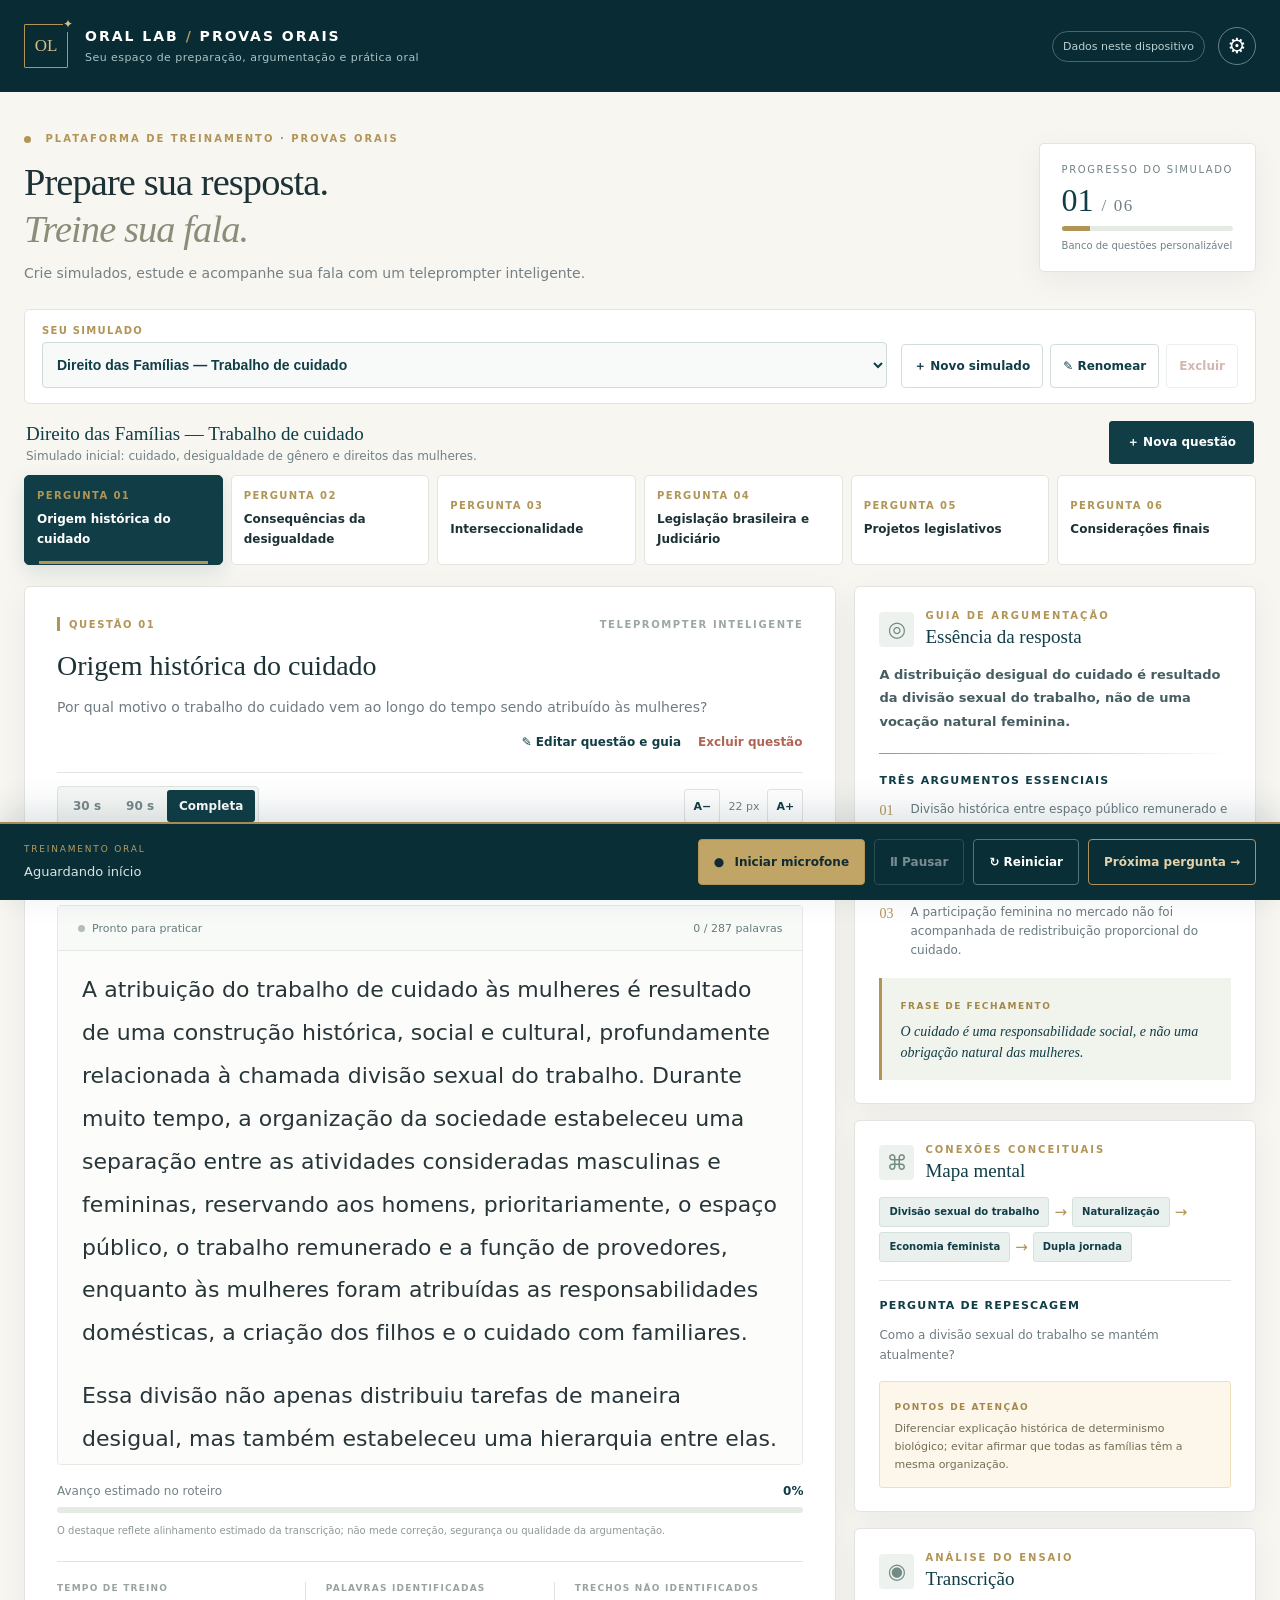
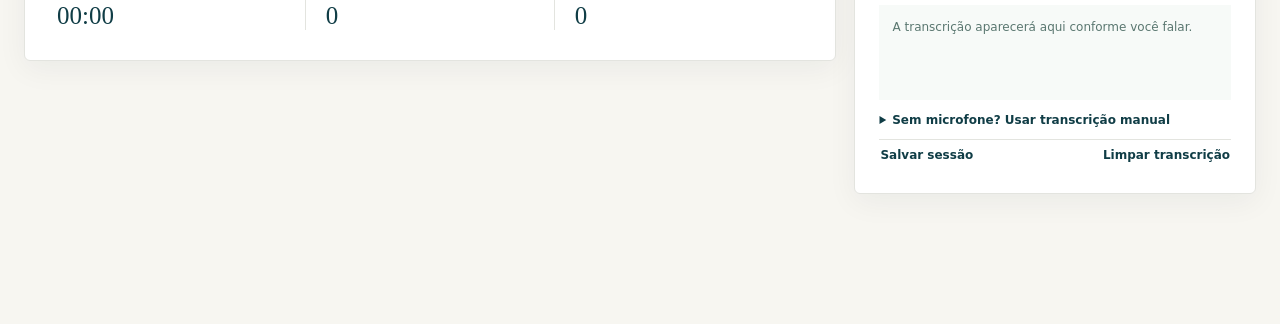
==== index.html @ ea2caab5 "chore: import initial Oral Lab application" ====
<!doctype html>
<html lang="pt-BR">
<head>
  <meta charset="UTF-8" />
  <meta name="viewport" content="width=device-width, initial-scale=1, viewport-fit=cover" />
  <meta name="theme-color" content="#103d46" />
  <meta name="description" content="Plataforma de provas orais e entrevistas: simulados personalizáveis, teleprompter, treino com voz e evolução." />
  <link rel="manifest" href="./manifest.webmanifest" />
  <link rel="stylesheet" href="./styles.css" />
  <title>ORAL LAB | Estúdio de Provas Orais</title>
</head>
<body>
  <div id="app-shell">
    <header class="topbar">
      <div class="brand-lockup"><div class="brand-symbol">OL<span>✦</span></div><div><div class="brand-name">ORAL LAB <span class="brand-divider">/</span> PROVAS ORAIS</div><div class="brand-subtitle">Seu espaço de preparação, argumentação e prática oral</div></div></div>
      <div class="header-actions"><span id="storage-status" class="storage-tag" aria-live="polite">Dados neste dispositivo</span><button id="settings-toggle" class="circle-button" aria-label="Abrir ajustes">⚙</button></div>
    </header>
    <main class="app-container">
      <div class="page-intro"><div><div class="eyebrow"><span class="gold-dot"></span> PLATAFORMA DE TREINAMENTO · PROVAS ORAIS</div><h1>Prepare sua resposta.<br><em>Treine sua fala.</em></h1><p>Crie simulados, estude e acompanhe sua fala com um teleprompter inteligente.</p></div><div class="session-overview"><span>PROGRESSO DO SIMULADO</span><strong id="overall-counter">01 <small>/ 06</small></strong><div class="thin-track"><div id="overall-fill"></div></div><small>Banco de questões personalizável</small></div></div>
      <section class="library-toolbar" aria-label="Biblioteca de simulados">
        <div class="library-picker"><label for="collection-select">SEU SIMULADO</label><select id="collection-select" aria-label="Selecionar simulado"></select></div>
        <div class="library-actions"><button id="new-collection" class="library-btn">＋ Novo simulado</button><button id="rename-collection" class="library-btn">✎ Renomear</button><button id="delete-collection" class="library-btn muted" title="Excluir simulado">Excluir</button></div>
      </section>
      <div class="questions-bar"><div><strong id="collection-heading">Direito das Famílias — Trabalho de cuidado</strong><p id="collection-description">Simulado inicial com seis respostas fundamentadas e editáveis.</p></div><button id="new-question" class="gold-button">＋ Nova questão</button></div>
      <nav class="module-nav" id="module-nav" aria-label="Questões do simulado"></nav>
      <div class="workspace-grid">
        <section class="tele-card" aria-labelledby="tele-heading">
          <div class="section-kicker"><span class="gold-bar"></span><span id="section-label">QUESTÃO 01</span><span class="kicker-right">TELEPROMPTER INTELIGENTE</span></div>
          <h2 id="tele-heading"></h2>
          <p id="main-question" class="main-question"></p><div class="question-edit-actions"><button id="edit-question" class="link-button">✎ Editar questão e guia</button><button id="delete-question" class="link-button warning-link">Excluir questão</button></div>
          <div class="tele-toolbar"><div class="choice-set" id="mode-picker" role="group" aria-label="Versão da resposta"><button data-mode="short">30 s</button><button data-mode="medium">90 s</button><button data-mode="full">Completa</button></div><div class="font-control"><button id="font-down" aria-label="Diminuir tamanho da letra">A−</button><span id="font-size-label">22 px</span><button id="font-up" aria-label="Aumentar tamanho da letra">A+</button></div></div>
          <div class="reading-switch"><label class="toggle-label"><input id="memory-toggle" type="checkbox" /> <span>Treino de memória <small>mostrar apenas palavras-chave</small></span></label><button id="edit-button" class="link-button">✎ Editar esta versão</button></div>
          <div class="tele-window" id="tele-window" tabindex="0" aria-label="Roteiro da resposta"><div class="tele-status-line"><div><span id="mic-dot" class="mic-dot"></span><span id="speech-status">Pronto para praticar</span></div><span id="word-position">0 / 0 palavras</span></div><div id="tele-content" class="tele-content"></div><div id="keywords-content" class="keywords-content" hidden></div></div>
          <div class="tele-footer"><div class="progress-caption"><span>Avanço estimado no roteiro</span><strong id="progress-label">0%</strong></div><div class="progress-track"><div id="progress-fill"></div></div><p class="micro-note">O destaque reflete alinhamento estimado da transcrição; não mede correção, segurança ou qualidade da argumentação.</p></div>
          <div class="metrics-grid"><div><span>TEMPO DE TREINO</span><strong id="metric-time">00:00</strong></div><div><span>PALAVRAS IDENTIFICADAS</span><strong id="metric-words">0</strong></div><div><span>TRECHOS NÃO IDENTIFICADOS</span><strong id="metric-skipped">0</strong></div></div>
        </section>
        <aside class="insight-column">
          <section class="insight-card"><div class="aside-heading"><span class="aside-icon">◎</span><div><div class="micro-overline">GUIA DE ARGUMENTAÇÃO</div><h3>Essência da resposta</h3></div></div><p id="idea-text" class="idea-text"></p><div class="gold-rule"></div><h4>Três argumentos essenciais</h4><ol id="argument-list" class="argument-list"></ol><div class="closing-box"><span>FRASE DE FECHAMENTO</span><p id="closing-text"></p></div></section>
          <section class="insight-card"><div class="aside-heading"><span class="aside-icon">⌘</span><div><div class="micro-overline">CONEXÕES CONCEITUAIS</div><h3>Mapa mental</h3></div></div><div id="mind-map" class="mind-map"></div><div class="aside-separator"></div><h4>Pergunta de repescagem</h4><p id="follow-up" class="small-aside"></p><div class="legal-alert"><strong>PONTOS DE ATENÇÃO</strong><p id="legal-alert"></p></div></section>
          <section class="insight-card transcript-panel"><div class="aside-heading"><span class="aside-icon">◉</span><div><div class="micro-overline">ANÁLISE DO ENSAIO</div><h3>Transcrição</h3></div></div><div id="transcript" class="transcript-output" aria-live="polite">A transcrição aparecerá aqui conforme você falar.</div><details id="manual-details"><summary>Sem microfone? Usar transcrição manual</summary><textarea id="manual-transcript" rows="4" placeholder="Cole ou escreva o que foi dito para comparar com o roteiro."></textarea><button id="analyze-manual" class="small-gold-button">Analisar texto</button></details><div class="panel-foot"><button id="save-session" class="link-button">Salvar sessão</button><button id="clear-transcript" class="link-button">Limpar transcrição</button></div></section>
        </aside>
      </div>
    </main>
    <div class="control-dock" role="group" aria-label="Controles de treinamento"><div class="dock-inner"><div class="dock-label"><span>TREINAMENTO ORAL</span><strong id="dock-status">Aguardando início</strong></div><div class="dock-controls"><button id="start-button" class="primary-action"><span>●</span> Iniciar microfone</button><button id="pause-button" class="dock-action" disabled>Ⅱ Pausar</button><button id="resume-button" class="dock-action" hidden>▶ Continuar</button><button id="restart-button" class="dock-action">↻ Reiniciar</button><button id="next-button" class="dock-action next-action">Próxima pergunta →</button></div></div></div>
  </div>
  <div class="modal-backdrop" id="editor-modal" hidden><div class="modal-sheet" role="dialog" aria-modal="true" aria-labelledby="editor-title"><div class="modal-heading"><div><span class="micro-overline">PERSONALIZAÇÃO DO ROTEIRO</span><h2 id="editor-title">Editar resposta</h2><p id="editor-subtitle"></p></div><button id="editor-close" class="circle-button" aria-label="Fechar editor">×</button></div><textarea id="editor-text" rows="14" spellcheck="true" aria-label="Texto editável da resposta"></textarea><p class="edit-helper">As versões de 30 s, 90 s e completa são independentes. Salvar substitui apenas a versão atual.</p><div class="modal-actions"><button id="restore-version" class="secondary-button">Restaurar original</button><span class="flex-space"></span><button id="editor-cancel" class="secondary-button">Cancelar</button><button id="editor-save" class="gold-button">Salvar alterações</button></div></div></div>
  <div class="modal-backdrop" id="settings-modal" hidden><div class="modal-sheet settings-sheet" role="dialog" aria-modal="true" aria-labelledby="settings-title"><div class="modal-heading"><div><span class="micro-overline">CONTROLE DOS SEUS DADOS</span><h2 id="settings-title">Configurações & arquivos</h2></div><button id="settings-close" class="circle-button" aria-label="Fechar configurações">×</button></div><div class="settings-body"><h3>Privacidade</h3><p>O roteiro e as sessões são salvos apenas no armazenamento deste navegador. O aplicativo não grava áudio. O serviço de reconhecimento de fala do navegador pode processar áudio externamente; consulte as condições do navegador antes de usar.</p><h3>Backup e recuperação</h3><div class="settings-buttons"><button id="export-json" class="secondary-button">Exportar JSON</button><button id="import-json" class="secondary-button">Importar JSON</button><input id="import-file" type="file" accept="application/json,.json" hidden/><button id="export-pdf" class="gold-button">Exportar guia em PDF</button></div><h3>Histórico local</h3><div id="history-list" class="history-list">Nenhuma sessão salva.</div><div class="danger-row"><button id="erase-data" class="danger-button">Apagar dados locais</button><span>Apaga respostas editadas e histórico salvo neste navegador.</span></div><h3>Fontes do simulado inicial</h3><div id="source-list" class="source-list"></div><p class="micro-note">As referências abaixo se aplicam apenas ao simulado inicial de Direito das Famílias. Confira sempre a atualização normativa.</p></div></div></div>
  <div class="modal-backdrop" id="collection-modal" hidden><div class="modal-sheet" role="dialog" aria-modal="true" aria-labelledby="collection-modal-title"><div class="modal-heading"><div><span class="micro-overline">BIBLIOTECA DE ESTUDOS</span><h2 id="collection-modal-title">Criar simulado</h2></div><button id="collection-close" class="circle-button" aria-label="Fechar">×</button></div><label class="field-label">Nome do simulado<input id="collection-name" type="text" maxlength="120" placeholder="Ex.: Direito Constitucional — prova oral" /></label><label class="field-label">Descrição ou objetivo<input id="collection-desc" type="text" maxlength="300" placeholder="Ex.: Questões de concursos públicos" /></label><div class="modal-actions"><button id="collection-cancel" class="secondary-button">Cancelar</button><button id="collection-save" class="gold-button">Salvar simulado</button></div></div></div>
  <div class="modal-backdrop" id="question-modal" hidden><div class="modal-sheet question-sheet" role="dialog" aria-modal="true" aria-labelledby="question-modal-title"><div class="modal-heading"><div><span class="micro-overline">EDITOR DE QUESTÕES</span><h2 id="question-modal-title">Nova questão</h2><p>Cadastre o enunciado e os roteiros. Todas as respostas poderão ser revisadas depois.</p></div><button id="question-close" class="circle-button" aria-label="Fechar">×</button></div><div class="question-fields">
  <label class="field-label">Título curto<input id="q-title" maxlength="120" placeholder="Ex.: Controle de constitucionalidade" /></label>
  <label class="field-label">Enunciado da questão<textarea id="q-question" rows="3" placeholder="Qual seria a pergunta da banca?"></textarea></label>
  <label class="field-label">Resposta de 30 segundos<textarea id="q-short" rows="3"></textarea></label>
  <label class="field-label">Resposta de 90 segundos<textarea id="q-medium" rows="5"></textarea></label>
  <label class="field-label">Resposta completa<textarea id="q-full" rows="7"></textarea></label>
  <label class="field-label">Ideia central<input id="q-idea" /></label>
  <label class="field-label">Três argumentos essenciais (um por linha)<textarea id="q-arguments" rows="3"></textarea></label>
  <label class="field-label">Palavras-chave do mapa mental (separadas por vírgula)<input id="q-keywords" /></label>
  <label class="field-label">Frase de fechamento<input id="q-closing" /></label>
  <label class="field-label">Pergunta de repescagem<input id="q-followup" /></label>
  <label class="field-label">Pontos de atenção<input id="q-alert" /></label>
  </div><div class="modal-actions"><button id="question-cancel" class="secondary-button">Cancelar</button><button id="question-save" class="gold-button">Salvar questão</button></div></div></div>
  <div class="modal-backdrop" id="privacy-modal" hidden><div class="modal-sheet permission-sheet" role="dialog" aria-modal="true" aria-labelledby="permission-title"><span class="permission-symbol">◉</span><h2 id="permission-title">Permissão de microfone</h2><p>Ao iniciar o treinamento, o navegador pedirá autorização para acessar o microfone. O reconhecimento de fala pode enviar áudio ao serviço do fabricante do navegador. Nenhum áudio será gravado ou armazenado por este aplicativo.</p><label class="consent-checkbox"><input type="checkbox" id="voice-consent"/> <span>Compreendo essa condição e desejo ativar o reconhecimento de fala.</span></label><div class="modal-actions"><button id="privacy-cancel" class="secondary-button">Cancelar</button><button id="privacy-accept" class="gold-button" disabled>Continuar</button></div></div></div>
  <div id="toast" role="status" aria-live="polite" hidden></div>
  <section id="print-root" aria-label="Guia de prova oral para impressão"></section>
  <script type="module" src="./app.js"></script>
</body>
</html>
---- styles.css ----
:root{--petrol:#103d46;--deep:#092c34;--gold:#b29456;--gold-light:#d5bf88;--cream:#f7f6f1;--beige:#efede5;--ink:#1d3236;--mute:#718186;--border:#e3e4df;--green:#4d997e;--shadow:0 8px 30px rgba(9,44,52,.055)}
*{box-sizing:border-box}html{scroll-behavior:smooth}body{margin:0;background:var(--cream);font-family:'DM Sans',system-ui,Arial,sans-serif;color:var(--ink);-webkit-font-smoothing:antialiased}button,textarea,input{font:inherit}button{cursor:pointer}button:disabled{cursor:not-allowed;opacity:.45}button:focus-visible,textarea:focus-visible,input:focus-visible,.tele-window:focus-visible{outline:3px solid #ac995e;outline-offset:2px}button{transition:background .17s,border-color .17s,transform .17s}button:active:not(:disabled){transform:scale(.98)}.topbar{background:var(--deep);color:#fff;min-height:92px;display:flex;align-items:center;justify-content:space-between;gap:20px;padding:18px max(24px,calc((100vw - 1376px)/2))}.brand-lockup{display:flex;align-items:center;gap:17px}.brand-symbol{border:1px solid var(--gold);border-radius:1px;color:var(--gold-light);height:44px;width:44px;display:grid;place-items:center;font-family:Georgia,serif;font-size:17px;position:relative}.brand-symbol span{position:absolute;top:-8px;right:-6px;background:var(--deep);font-size:12px}.brand-name{font-size:14px;letter-spacing:2px;font-weight:700}.brand-name .brand-divider{color:var(--gold)}.brand-subtitle{font-size:11px;color:#a9c3c6;margin-top:7px;letter-spacing:.45px}.header-actions{display:flex;align-items:center;gap:13px}.storage-tag{font-size:11px;color:#bcd0d0;border:1px solid #49666d;padding:8px 10px;border-radius:30px;white-space:nowrap}.circle-button{height:38px;width:38px;border-radius:50%;border:1px solid #66818a;background:transparent;color:inherit;font-size:21px;display:grid;place-items:center}.circle-button:hover{border-color:var(--gold)}.app-container{max-width:1392px;margin:0 auto;padding:33px 24px 130px}.page-intro{display:flex;justify-content:space-between;align-items:center;gap:30px;margin:8px 0 28px}.eyebrow,.micro-overline{font-size:10px;letter-spacing:2px;color:var(--gold);font-weight:700}.gold-dot{display:inline-block;width:7px;height:7px;background:var(--gold);border-radius:50%;vertical-align:middle;margin-right:9px}.page-intro h1{font-family:'Libre Baskerville',Georgia,serif;line-height:1.23;letter-spacing:-.9px;font-size:clamp(28px,3vw,42px);font-weight:400;margin:15px 0 12px}.page-intro h1 em{color:#8a8d78;font-weight:400}.page-intro p{color:#758186;font-size:14px;margin:0}.session-overview{border:1px solid var(--border);border-radius:5px;background:white;padding:20px 22px;min-width:200px;box-shadow:var(--shadow)}.session-overview span,.session-overview small{display:block;font-size:10px;letter-spacing:1.6px;color:var(--mute)}.session-overview strong{font:normal 32px Georgia,serif;color:var(--petrol);display:block;margin:7px 0}.session-overview strong small{display:inline;font-size:17px;color:var(--mute)}.thin-track,.progress-track{height:5px;border-radius:8px;background:#e6eae5;overflow:hidden}.thin-track>div,.progress-track>div{height:100%;background:var(--gold);width:0;transition:width .25s}.session-overview>small{letter-spacing:0;margin-top:9px}.module-nav{display:grid;grid-template-columns:repeat(6,minmax(0,1fr));gap:8px;margin-bottom:21px}.module-tab{background:#fff;border:1px solid #e3e4df;text-align:left;padding:14px 12px 16px;min-height:84px;border-radius:5px;position:relative;color:var(--ink)}.module-tab:hover{border-color:var(--gold)}.module-tab.active{background:var(--petrol);color:#fff;border-color:var(--petrol);box-shadow:0 7px 20px #103d4620}.module-tab.active:after{content:'';height:3px;background:var(--gold);position:absolute;bottom:0;left:14px;right:14px}.module-no{display:block;font-size:10px;letter-spacing:1.4px;color:#b09555;font-weight:700;margin-bottom:7px}.module-name{font-size:12px;font-weight:700;line-height:1.4}.workspace-grid{display:grid;grid-template-columns:minmax(0,1.72fr) minmax(300px,.85fr);gap:18px;align-items:start}.tele-card,.insight-card{background:white;border:1px solid var(--border);border-radius:6px;box-shadow:var(--shadow)}.tele-card{padding:30px 32px}.section-kicker{display:flex;align-items:center;gap:9px;font-size:10px;letter-spacing:1.6px;font-weight:700;color:var(--gold)}.gold-bar{height:14px;width:3px;background:var(--gold)}.kicker-right{margin-left:auto;color:#9ba7a7}.tele-card h2{font:normal 28px/1.24 'Libre Baskerville',Georgia,serif;margin:18px 0 12px}.main-question{color:#6f7c81;line-height:1.6;margin:0 0 20px;font-size:14px}.tele-toolbar{border-top:1px solid var(--border);border-bottom:1px solid var(--border);padding:13px 0;display:flex;justify-content:space-between;gap:12px;align-items:center;flex-wrap:wrap}.choice-set{display:flex;align-items:center;border:1px solid #dfe4e1;border-radius:4px;padding:3px;gap:1px;background:#f5f7f5}.choice-set button{font-size:12px;font-weight:700;border:0;background:transparent;color:#77878b;padding:9px 12px;border-radius:3px}.choice-set button.active{color:#fff;background:var(--petrol)}.font-control{display:flex;align-items:center;gap:8px;color:var(--mute);font-size:11px}.font-control button{border:1px solid var(--border);background:#fff;border-radius:3px;min-width:36px;height:34px;color:var(--petrol);font-weight:700}.reading-switch{display:flex;align-items:center;justify-content:space-between;gap:10px;margin:20px 0 15px}.toggle-label{display:flex;align-items:center;gap:8px;font-size:12px;font-weight:700;cursor:pointer}.toggle-label input{accent-color:var(--petrol);height:17px;width:17px}.toggle-label small{display:block;color:#8b989b;font-weight:400;font-size:10px;margin-top:2px}.link-button{color:var(--petrol);background:transparent;border:0;font-size:12px;font-weight:700;padding:8px 1px;text-align:left}.link-button:hover{color:var(--gold)}.tele-window{border:1px solid #e5e9e7;background:#fcfcfa;border-radius:4px;min-height:440px;max-height:560px;overflow:auto;position:relative;scroll-padding:110px}.tele-status-line{height:45px;position:sticky;top:0;z-index:2;background:#f8faf8;border-bottom:1px solid #e5e9e7;padding:0 20px;display:flex;align-items:center;justify-content:space-between;gap:10px;font-size:11px;color:#677b7e}.tele-status-line>div{display:flex;align-items:center;gap:7px}.mic-dot{display:inline-block;width:7px;height:7px;border-radius:50%;background:#b2beb8}.mic-dot.listening{background:#3aaf88;box-shadow:0 0 0 5px #3aaf8822}.mic-dot.paused{background:var(--gold)}.tele-content{padding:18px 24px 35px;color:#28363a;font-size:22px;line-height:1.95;letter-spacing:.05px;font-weight:400;overflow-wrap:anywhere}.tele-content p{margin:0 0 20px}.word{border-radius:3px;transition:background .12s}.word.matched{background:#dcf2e8;color:#286a54}.word.skipped{color:#9ea5a4;text-decoration:underline dotted #bcbfbd}.word.current{background:#ecd8a2;color:#5f4a16;box-shadow:0 0 0 2px #ecd8a2}.keywords-content{padding:38px 30px;line-height:1.8}.memory-center{font:normal 23px/1.5 Georgia,serif;color:var(--petrol);margin-bottom:25px}.keyword-pill{display:inline-block;border:1px solid var(--gold-light);color:var(--petrol);border-radius:30px;background:#faf5e9;padding:9px 14px;margin:0 7px 9px 0;font-size:14px}.memory-flow{font-size:12px;color:var(--mute);margin:20px 0 0}.tele-footer{padding:19px 0 3px}.progress-caption{display:flex;justify-content:space-between;color:#738286;font-size:12px;margin-bottom:9px}.progress-caption strong{color:var(--petrol)}.progress-track{height:6px}.progress-track>div{background:#5d947d}.micro-note{font-size:10px;color:#8e9898;line-height:1.55;margin:10px 0 0}.metrics-grid{display:grid;grid-template-columns:repeat(3,1fr);border-top:1px solid var(--border);margin-top:19px;padding-top:20px}.metrics-grid>div{padding:0 20px;border-right:1px solid var(--border)}.metrics-grid>div:first-child{padding-left:0}.metrics-grid>div:last-child{border:0}.metrics-grid span{display:block;color:#9aa3a4;font-size:9px;letter-spacing:1.2px;font-weight:700;line-height:1.5}.metrics-grid strong{display:block;margin-top:7px;font:normal 25px Georgia,serif;color:var(--petrol)}.insight-column{display:flex;flex-direction:column;gap:16px}.insight-card{padding:23px 24px}.aside-heading{display:flex;align-items:center;gap:11px;margin-bottom:15px}.aside-icon{width:35px;height:35px;display:grid;place-items:center;background:#eef2ef;border-radius:4px;color:#728c85;font-size:21px}.aside-heading h3{font:normal 19px Georgia,serif;margin:5px 0 0;color:var(--petrol)}.idea-text{font-size:13px;line-height:1.8;margin:0;font-weight:600;color:#465d62}.gold-rule{height:1px;background:linear-gradient(to right,var(--gold),transparent);margin:20px 0}.insight-card h4{font-size:11px;letter-spacing:1.2px;text-transform:uppercase;color:var(--petrol);margin:0 0 13px}.argument-list{counter-reset:arg;list-style:none;padding:0;margin:0}.argument-list li{display:flex;align-items:flex-start;gap:10px;font-size:12px;line-height:1.6;color:#697a7e;margin-bottom:13px}.argument-list li::before{counter-increment:arg;content:counter(arg,decimal-leading-zero);display:inline-block;font-family:Georgia,serif;color:#b49558;font-size:14px;min-width:21px}.closing-box{background:#f1f3ed;border-left:3px solid var(--gold);padding:16px 18px;margin-top:17px}.closing-box span,.legal-alert strong{font-size:9px;letter-spacing:1.5px;color:#a4874b;font-weight:700}.closing-box p{font:italic 14px/1.55 Georgia,serif;color:var(--petrol);margin:8px 0 0}.mind-map{display:flex;flex-wrap:wrap;gap:5px;align-items:center}.map-node{background:#eaf0ed;border:1px solid #d5e1dc;border-radius:3px;padding:7px 9px;font-size:10px;color:var(--petrol);font-weight:700;line-height:1.4}.map-connector{color:var(--gold);font-size:15px}.aside-separator{border-top:1px solid var(--border);margin:18px 0}.small-aside{font-size:12px;color:#6f7c81;line-height:1.7;margin:0 0 15px}.legal-alert{background:#fcf7ea;padding:13px 14px;border-radius:3px;border:1px solid #eee0bd}.legal-alert p{font-size:11px;line-height:1.65;color:#766c56;margin:6px 0 0}.transcript-output{min-height:95px;max-height:180px;overflow:auto;background:#f7faf8;padding:13px;color:#5a7770;font-size:12px;line-height:1.65;white-space:pre-wrap;overflow-wrap:anywhere}.transcript-panel summary{font-size:12px;color:var(--petrol);font-weight:700;cursor:pointer;margin-top:13px}.transcript-panel textarea{display:block;width:100%;margin:11px 0;resize:vertical;border:1px solid var(--border);border-radius:3px;padding:10px;font-size:12px}.small-gold-button{padding:9px 12px;background:var(--petrol);color:white;border:0;border-radius:3px;font-size:11px;font-weight:700}.panel-foot{display:flex;justify-content:space-between;border-top:1px solid var(--border);margin-top:12px}.control-dock{position:fixed;bottom:0;left:0;right:0;background:#092e36;color:white;box-shadow:0 -10px 35px #092e3625;z-index:10;border-top:2px solid #a78c52}.dock-inner{max-width:1392px;margin:auto;padding:15px 24px;display:flex;align-items:center;justify-content:space-between;gap:24px}.dock-label span{font-size:9px;letter-spacing:1.8px;color:#b69d60;display:block;margin-bottom:7px}.dock-label strong{font-size:13px;font-weight:500;color:#d7e6e5;white-space:nowrap}.dock-controls{display:flex;gap:9px;align-items:center;flex-wrap:wrap}.dock-action,.primary-action{border-radius:4px;padding:12px 15px;font-weight:700;font-size:12px;min-height:46px}.primary-action{border:1px solid var(--gold);background:#c1a567;color:#102c32;white-space:nowrap}.primary-action span{font-size:12px;margin-right:6px}.dock-action{border:1px solid #56737a;background:transparent;color:white}.dock-action:hover:not(:disabled){border-color:var(--gold)}.next-action{border-color:#ae925b;color:#e5d2ab}.modal-backdrop{position:fixed;inset:0;background:#052329bb;z-index:30;display:grid;place-items:center;padding:20px}.modal-backdrop[hidden]{display:none}.modal-sheet{width:min(780px,100%);max-height:min(90vh,900px);overflow:auto;background:#fff;border-radius:8px;padding:29px 31px;box-shadow:0 24px 90px #0003}.modal-heading{display:flex;justify-content:space-between;align-items:flex-start;gap:16px;margin-bottom:19px}.modal-heading h2{font:normal 27px Georgia,serif;color:var(--petrol);margin:7px 0}.modal-heading p{font-size:12px;line-height:1.5;color:var(--mute);margin:5px 0}.modal-heading .circle-button{color:var(--petrol);border-color:var(--border);flex-shrink:0}.modal-sheet>textarea{width:100%;padding:19px;border:1px solid #d4e0d9;background:#fcfcfa;color:#20383d;line-height:1.8;resize:vertical;min-height:300px;font-size:14px}.edit-helper{font-size:11px;color:var(--mute);line-height:1.6}.modal-actions{display:flex;justify-content:flex-end;gap:10px;flex-wrap:wrap;align-items:center;margin-top:19px}.flex-space{flex:1}.gold-button,.secondary-button{padding:12px 17px;border-radius:3px;font-size:12px;font-weight:700;min-height:43px}.gold-button{background:var(--petrol);color:white;border:1px solid var(--petrol)}.secondary-button{background:#fff;color:var(--petrol);border:1px solid #cbd5d2}.gold-button:hover{background:#155561}.danger-button{background:#fff2f0;color:#9b483c;border:1px solid #ebbbb3;border-radius:3px;padding:11px 14px;font-size:12px;font-weight:700}.settings-sheet{width:min(680px,100%)}.settings-body h3{color:var(--petrol);font-size:13px;margin:24px 0 10px}.settings-body p{font-size:12px;color:#6c7a7b;line-height:1.75}.settings-buttons{display:flex;gap:7px;flex-wrap:wrap}.history-list{max-height:160px;overflow:auto;font-size:12px;color:var(--mute);background:#f7f9f7;padding:11px}.history-row{padding:9px;border-bottom:1px solid var(--border)}.danger-row{display:flex;gap:13px;align-items:center;margin-top:19px;flex-wrap:wrap}.danger-row span{font-size:11px;color:#889393}.source-list{font-size:11px;color:#51666b;line-height:1.6}.source-list .source-row{border-top:1px solid var(--border);padding:7px 0}.source-list a{color:#1b6472;overflow-wrap:anywhere}.permission-sheet{width:min(490px,100%)}.permission-symbol{font-size:30px;color:var(--gold)}.permission-sheet h2{font:normal 27px Georgia,serif}.permission-sheet p{font-size:13px;line-height:1.75;color:var(--mute)}.consent-checkbox{display:flex;align-items:start;gap:11px;padding:15px;background:#f6f8f6;font-size:12px;line-height:1.6}.consent-checkbox input{margin-top:2px;accent-color:var(--petrol)}#toast{position:fixed;bottom:112px;right:24px;background:#163f46;color:#fff;padding:13px 19px;border-left:3px solid var(--gold);border-radius:3px;z-index:45;box-shadow:var(--shadow);font-size:12px;max-width:300px}#toast[hidden]{display:none}#print-root{display:none}
@media(max-width:990px){.workspace-grid{grid-template-columns:minmax(0,1fr)}.insight-column{display:grid;grid-template-columns:repeat(2,minmax(0,1fr))}.transcript-panel{grid-column:span 2}.module-nav{display:flex;overflow-x:auto;padding-bottom:6px;scroll-snap-type:x mandatory}.module-tab{min-width:164px;scroll-snap-align:start}.session-overview{display:none}}
@media(max-width:680px){.topbar{min-height:72px;padding:13px 15px}.brand-symbol{width:37px;height:37px;font-size:14px}.brand-lockup{gap:11px}.brand-name{font-size:10px;letter-spacing:1.1px;line-height:1.45}.brand-subtitle{font-size:9px;line-height:1.4;max-width:245px;margin-top:3px}.storage-tag{display:none}.circle-button{height:34px;width:34px}.app-container{padding:21px 12px 155px}.page-intro{margin:3px 3px 18px}.page-intro h1{font-size:29px;margin:12px 0 10px}.page-intro p{font-size:12px;line-height:1.65}.eyebrow{font-size:9px;letter-spacing:1.3px}.module-nav{gap:7px;margin-bottom:13px}.module-tab{min-width:140px;min-height:73px;padding:10px 12px}.module-name{font-size:11px}.workspace-grid{gap:13px}.tele-card{padding:20px 16px}.kicker-right{font-size:8px;letter-spacing:1px}.tele-card h2{font-size:23px}.main-question{font-size:12px;margin-bottom:16px}.tele-toolbar{gap:7px}.choice-set button{padding:9px 8px;font-size:11px}.font-control{gap:5px;font-size:10px}.font-control button{height:31px;min-width:30px}.reading-switch{margin:15px 0 12px}.tele-window{min-height:350px;max-height:470px}.tele-content{padding:15px 18px 32px;line-height:1.87}.tele-status-line{padding:0 13px;font-size:10px}.metrics-grid>div{padding:0 10px}.metrics-grid span{font-size:8px;letter-spacing:.5px}.metrics-grid strong{font-size:21px}.insight-column{display:flex}.insight-card{padding:20px}.control-dock{padding-bottom:env(safe-area-inset-bottom)}.dock-inner{padding:10px 12px;display:block}.dock-label{display:none}.dock-controls{display:grid;grid-template-columns:1.25fr 1fr 1fr;gap:6px}.dock-controls .next-action{grid-column:span 3}.dock-action,.primary-action{padding:10px 7px;min-height:45px;font-size:11px}.modal-backdrop{padding:10px;align-items:end}.modal-sheet{padding:23px 17px;max-height:92vh;border-radius:9px 9px 0 0}.settings-buttons button{flex:1}.modal-actions{gap:6px}.gold-button,.secondary-button{padding:10px 12px}#toast{bottom:135px;right:12px;left:12px;max-width:none}}
@page{size:A4;margin:17mm 16mm 17mm 16mm}
@media print{body{margin:0;background:#fff;color:#173840;font-family:Arial,sans-serif}#app-shell,.modal-backdrop,#toast{display:none!important}#print-root{display:block!important}#print-root .print-cover{break-after:page;display:flex;flex-direction:column;justify-content:center;min-height:240mm;background:#103d46!important;color:#fff!important;padding:22mm;-webkit-print-color-adjust:exact;print-color-adjust:exact}#print-root .print-cover .cap{letter-spacing:3px;color:#d5bf88;font-size:12px}#print-root .print-cover h1{font:normal 32pt/1.3 Georgia,serif;color:#fff;margin:32mm 0 10mm}#print-root .print-cover h1 em{color:#d5bf88}#print-root .print-cover p{font:15pt Georgia,serif;color:#e6ecea}#print-root .print-cover footer{margin-top:auto;border-top:1px solid #839a9b;padding-top:8mm;font-size:10pt}#print-root .print-toc{break-after:page}#print-root .print-toc h2{font:26pt Georgia,serif;color:#103d46}#print-root .print-toc li{font-size:13pt;padding:5mm 0;border-bottom:1px solid #ddd}#print-root .print-module{break-before:page}#print-root .print-module h2{font:21pt Georgia,serif;border-bottom:2px solid #b29456;padding-bottom:4mm;color:#103d46}#print-root .print-module h3{color:#103d46;font-size:11pt;margin-top:7mm}#print-root .print-module h4{font-size:9pt;color:#8a7347;text-transform:uppercase;margin:5mm 0 2mm}#print-root .print-module p,#print-root .print-module li{font-size:10pt;line-height:1.6;text-align:justify;orphans:3;widows:3}#print-root .print-module .q{font-style:italic;font-weight:700;text-align:left}#print-root .print-module .schema{border-left:3px solid #b29456;padding-left:5mm;background:#f7f6f1!important;break-inside:avoid}#print-root .print-module .schema p{font-size:9pt;line-height:1.5}#print-root .print-module .memory-card{break-inside:avoid;border:1px solid #d9e2dd;padding:4mm;margin-top:5mm}#print-root .print-module .legal{break-inside:avoid;font-size:9pt;background:#fcf8e9!important;padding:4mm}#print-root .print-sources{break-before:page}#print-root .print-sources h2{font:20pt Georgia,serif}#print-root .print-sources p{font-size:9pt;line-height:1.6;overflow-wrap:anywhere}#print-root .print-header{font-size:8pt;color:#a98a52;text-transform:uppercase;letter-spacing:1pt}#print-root .print-tip{font-size:9pt;line-height:1.55} }

/* Oral Lab — biblioteca e editor de provas orais */
.library-toolbar{display:flex;gap:14px;align-items:flex-end;justify-content:space-between;background:#fff;border:1px solid var(--border);padding:15px 17px;margin-bottom:12px;border-radius:6px;flex-wrap:wrap}
.library-picker{min-width:260px;flex:1;display:flex;flex-direction:column;gap:6px}.library-picker label{color:var(--gold);letter-spacing:1.3px;font-size:10px;font-weight:700}.library-picker select{width:100%;background:#f8faf9;border:1px solid #cedbd8;border-radius:4px;padding:12px 10px;font-size:14px;color:var(--petrol);font-weight:700;min-height:46px}
.library-actions{display:flex;gap:7px;flex-wrap:wrap}.library-btn{border:1px solid #d3dedb;background:#fff;color:var(--petrol);border-radius:4px;padding:11px 12px;font-size:12px;font-weight:700;min-height:44px}.library-btn:hover{border-color:var(--gold)}.library-btn.muted{color:#a06155}
.questions-bar{display:flex;gap:20px;align-items:center;justify-content:space-between;margin:17px 2px 11px}.questions-bar strong{font:normal 19px Georgia,serif;color:var(--petrol)}.questions-bar p{font-size:12px;color:var(--mute);margin:4px 0 0}.questions-bar .gold-button{white-space:nowrap}
.module-nav{grid-template-columns:repeat(auto-fit,minmax(160px,1fr))}.question-edit-actions{display:flex;gap:15px;margin:-11px 0 15px;justify-content:flex-end}.warning-link{color:#b06555}.field-label{display:flex;flex-direction:column;gap:7px;font-size:12px;color:var(--petrol);font-weight:700;margin-bottom:14px}.field-label input,.field-label textarea{width:100%;padding:12px 13px;border:1px solid #ccd8d3;border-radius:4px;background:#fcfcfa;font-weight:400;color:var(--ink);font-size:13px;line-height:1.6}.field-label textarea{resize:vertical}.question-sheet{max-height:94vh;max-width:780px}.question-fields{max-height:65vh;overflow-y:auto;padding-right:7px}
@media(max-width:680px){.library-toolbar{padding:12px}.library-picker{min-width:100%}.library-actions{width:100%;display:grid;grid-template-columns:1fr 1fr 70px}.library-btn{font-size:10px;padding:10px 4px}.questions-bar{gap:10px;align-items:start}.questions-bar strong{font-size:17px}.questions-bar .gold-button{font-size:11px;padding:10px}.module-nav{display:flex}.question-edit-actions{justify-content:flex-start;margin:-8px 0 12px}.question-edit-actions .link-button{font-size:11px}.question-sheet{padding-bottom:env(safe-area-inset-bottom)}.question-fields{max-height:66vh}}
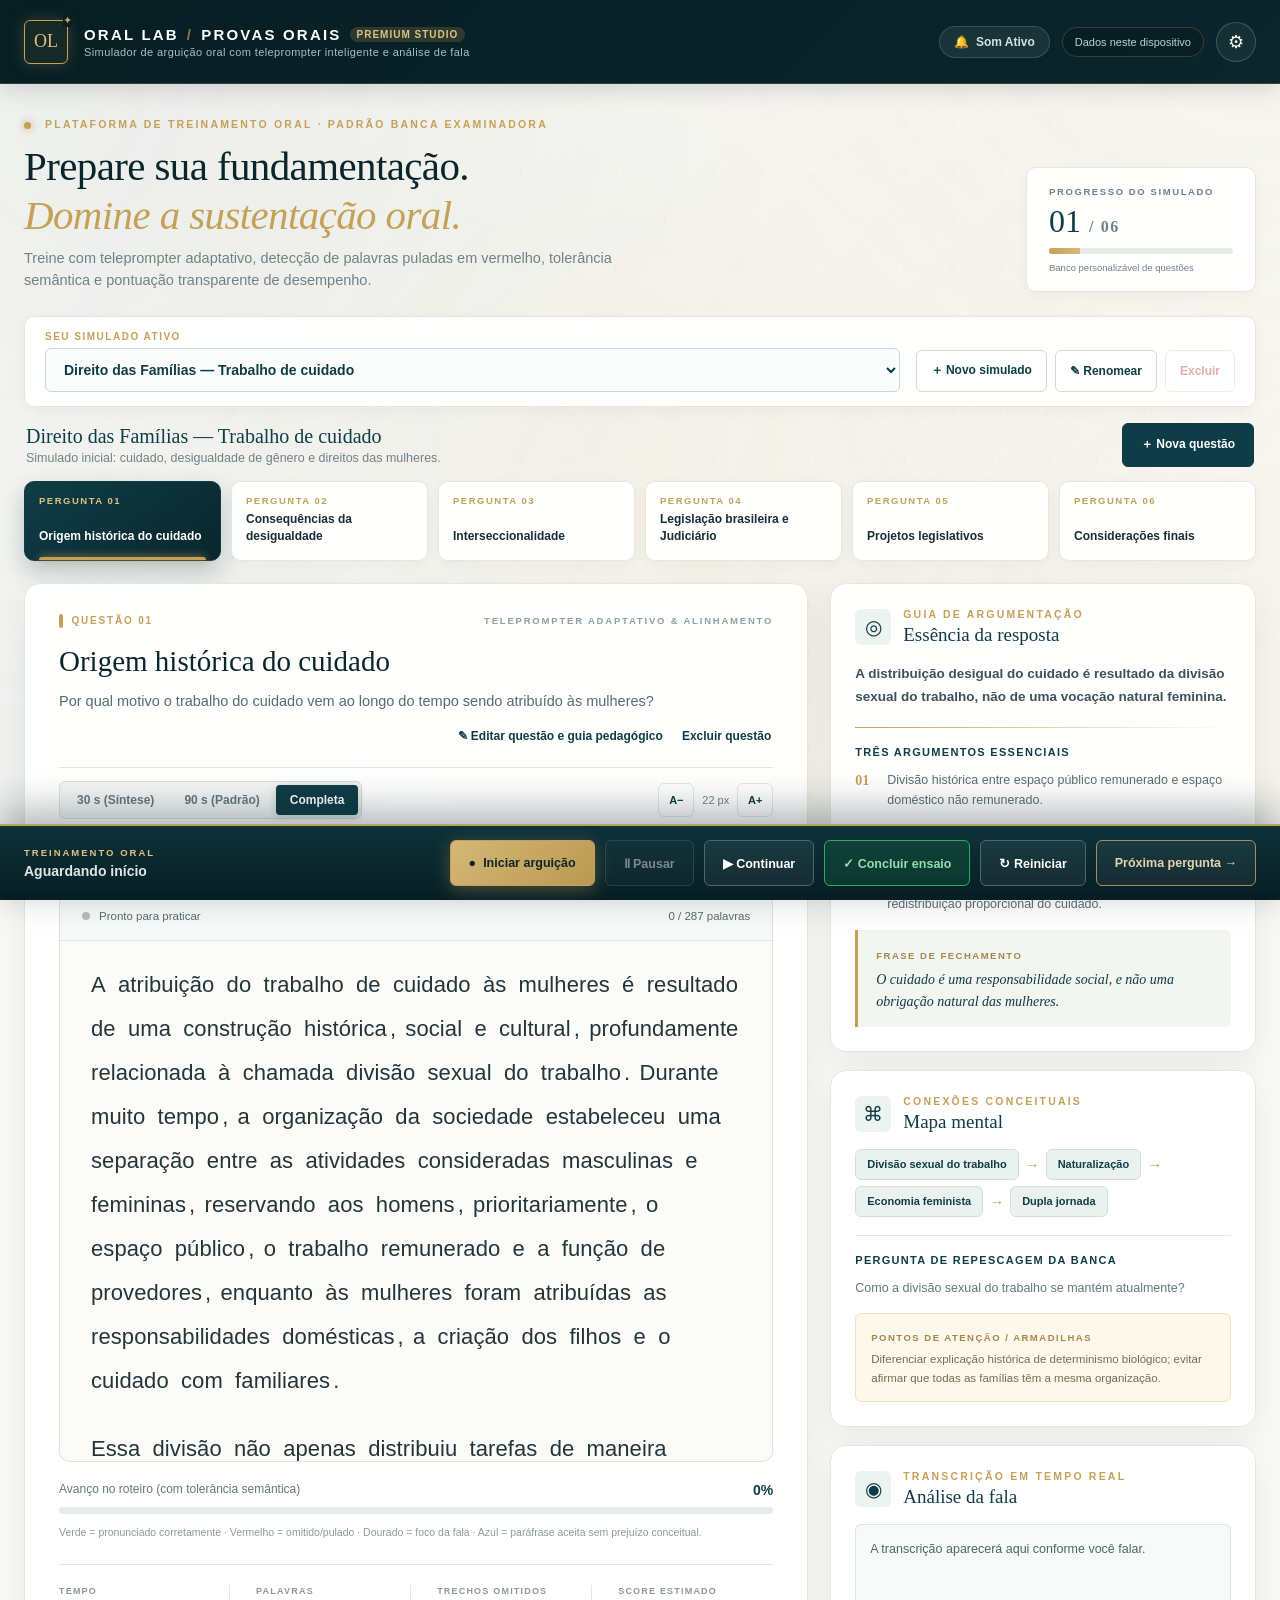
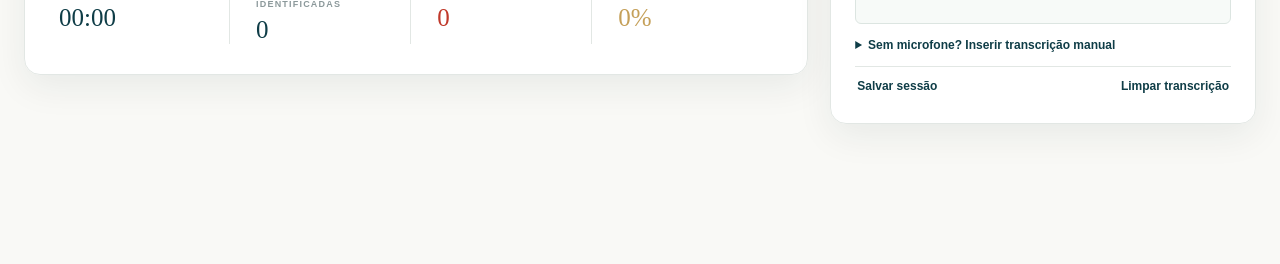
==== commit a41bbc5e: "feat: implement omission detection in red, audio feedback, semantic tolerance, scoring and parallax " ====
--- a/index.html
+++ b/index.html
@@ -4,64 +4,432 @@
   <meta charset="UTF-8" />
   <meta name="viewport" content="width=device-width, initial-scale=1, viewport-fit=cover" />
   <meta name="theme-color" content="#103d46" />
-  <meta name="description" content="Plataforma de provas orais e entrevistas: simulados personalizáveis, teleprompter, treino com voz e evolução." />
+  <meta name="description" content="Plataforma de alta performance para provas orais e entrevistas: simulados personalizáveis, teleprompter com IA e tolerância semântica, detecção de omissões com feedback sonoro e relatório final." />
   <link rel="manifest" href="./manifest.webmanifest" />
   <link rel="stylesheet" href="./styles.css" />
-  <title>ORAL LAB | Estúdio de Provas Orais</title>
+  <title>ORAL LAB | Estúdio Premium de Provas Orais & Entrevistas</title>
 </head>
 <body>
+  <!-- Fundo Parallax Elegante com Camadas de Profundidade -->
+  <div class="parallax-viewport" aria-hidden="true">
+    <div class="parallax-layer parallax-layer-1" id="parallax-layer-1"></div>
+    <div class="parallax-layer parallax-layer-2" id="parallax-layer-2"></div>
+    <div class="parallax-layer parallax-layer-3" id="parallax-layer-3"></div>
+  </div>
+
   <div id="app-shell">
     <header class="topbar">
-      <div class="brand-lockup"><div class="brand-symbol">OL<span>✦</span></div><div><div class="brand-name">ORAL LAB <span class="brand-divider">/</span> PROVAS ORAIS</div><div class="brand-subtitle">Seu espaço de preparação, argumentação e prática oral</div></div></div>
-      <div class="header-actions"><span id="storage-status" class="storage-tag" aria-live="polite">Dados neste dispositivo</span><button id="settings-toggle" class="circle-button" aria-label="Abrir ajustes">⚙</button></div>
+      <div class="brand-lockup">
+        <div class="brand-symbol">OL<span>✦</span></div>
+        <div>
+          <div class="brand-name">
+            ORAL LAB <span class="brand-divider">/</span> PROVAS ORAIS
+            <span class="brand-badge">PREMIUM STUDIO</span>
+          </div>
+          <div class="brand-subtitle">Simulador de arguição oral com teleprompter inteligente e análise de fala</div>
+        </div>
+      </div>
+      <div class="header-actions">
+        <button id="sound-toggle" class="sound-toggle-btn" aria-label="Alternar som de feedback" title="Ativar/desativar som discreto de erro em omissões">
+          <span id="sound-icon">🔔</span> <span id="sound-text">Som Ativo</span>
+        </button>
+        <span id="storage-status" class="storage-tag" aria-live="polite">Dados neste dispositivo</span>
+        <button id="settings-toggle" class="circle-button" aria-label="Abrir configurações de estudo e histórico" title="Ajustes e histórico">⚙</button>
+      </div>
     </header>
+
     <main class="app-container">
-      <div class="page-intro"><div><div class="eyebrow"><span class="gold-dot"></span> PLATAFORMA DE TREINAMENTO · PROVAS ORAIS</div><h1>Prepare sua resposta.<br><em>Treine sua fala.</em></h1><p>Crie simulados, estude e acompanhe sua fala com um teleprompter inteligente.</p></div><div class="session-overview"><span>PROGRESSO DO SIMULADO</span><strong id="overall-counter">01 <small>/ 06</small></strong><div class="thin-track"><div id="overall-fill"></div></div><small>Banco de questões personalizável</small></div></div>
+      <div class="page-intro">
+        <div>
+          <div class="eyebrow"><span class="gold-dot"></span> PLATAFORMA DE TREINAMENTO ORAL · PADRÃO BANCA EXAMINADORA</div>
+          <h1>Prepare sua fundamentação.<br><em>Domine a sustentação oral.</em></h1>
+          <p>Treine com teleprompter adaptativo, detecção de palavras puladas em vermelho, tolerância semântica e pontuação transparente de desempenho.</p>
+        </div>
+        <div class="session-overview">
+          <span>PROGRESSO DO SIMULADO</span>
+          <strong id="overall-counter">01 <small>/ 06</small></strong>
+          <div class="thin-track"><div id="overall-fill"></div></div>
+          <small>Banco personalizável de questões</small>
+        </div>
+      </div>
+
       <section class="library-toolbar" aria-label="Biblioteca de simulados">
-        <div class="library-picker"><label for="collection-select">SEU SIMULADO</label><select id="collection-select" aria-label="Selecionar simulado"></select></div>
-        <div class="library-actions"><button id="new-collection" class="library-btn">＋ Novo simulado</button><button id="rename-collection" class="library-btn">✎ Renomear</button><button id="delete-collection" class="library-btn muted" title="Excluir simulado">Excluir</button></div>
+        <div class="library-picker">
+          <label for="collection-select">SEU SIMULADO ATIVO</label>
+          <select id="collection-select" aria-label="Selecionar simulado"></select>
+        </div>
+        <div class="library-actions">
+          <button id="new-collection" class="library-btn">＋ Novo simulado</button>
+          <button id="rename-collection" class="library-btn">✎ Renomear</button>
+          <button id="delete-collection" class="library-btn muted" title="Excluir simulado">Excluir</button>
+        </div>
       </section>
-      <div class="questions-bar"><div><strong id="collection-heading">Direito das Famílias — Trabalho de cuidado</strong><p id="collection-description">Simulado inicial com seis respostas fundamentadas e editáveis.</p></div><button id="new-question" class="gold-button">＋ Nova questão</button></div>
+
+      <div class="questions-bar">
+        <div>
+          <strong id="collection-heading">Direito das Famílias — Trabalho de cuidado</strong>
+          <p id="collection-description">Simulado inicial com seis respostas fundamentadas e editáveis.</p>
+        </div>
+        <button id="new-question" class="gold-button">＋ Nova questão</button>
+      </div>
+
       <nav class="module-nav" id="module-nav" aria-label="Questões do simulado"></nav>
+
       <div class="workspace-grid">
+        <!-- ÁREA CENTRAL: TELEPROMPTER -->
         <section class="tele-card" aria-labelledby="tele-heading">
-          <div class="section-kicker"><span class="gold-bar"></span><span id="section-label">QUESTÃO 01</span><span class="kicker-right">TELEPROMPTER INTELIGENTE</span></div>
+          <div class="section-kicker">
+            <span class="gold-bar"></span>
+            <span id="section-label">QUESTÃO 01</span>
+            <span class="kicker-right">TELEPROMPTER ADAPTATIVO & ALINHAMENTO</span>
+          </div>
+
           <h2 id="tele-heading"></h2>
-          <p id="main-question" class="main-question"></p><div class="question-edit-actions"><button id="edit-question" class="link-button">✎ Editar questão e guia</button><button id="delete-question" class="link-button warning-link">Excluir questão</button></div>
-          <div class="tele-toolbar"><div class="choice-set" id="mode-picker" role="group" aria-label="Versão da resposta"><button data-mode="short">30 s</button><button data-mode="medium">90 s</button><button data-mode="full">Completa</button></div><div class="font-control"><button id="font-down" aria-label="Diminuir tamanho da letra">A−</button><span id="font-size-label">22 px</span><button id="font-up" aria-label="Aumentar tamanho da letra">A+</button></div></div>
-          <div class="reading-switch"><label class="toggle-label"><input id="memory-toggle" type="checkbox" /> <span>Treino de memória <small>mostrar apenas palavras-chave</small></span></label><button id="edit-button" class="link-button">✎ Editar esta versão</button></div>
-          <div class="tele-window" id="tele-window" tabindex="0" aria-label="Roteiro da resposta"><div class="tele-status-line"><div><span id="mic-dot" class="mic-dot"></span><span id="speech-status">Pronto para praticar</span></div><span id="word-position">0 / 0 palavras</span></div><div id="tele-content" class="tele-content"></div><div id="keywords-content" class="keywords-content" hidden></div></div>
-          <div class="tele-footer"><div class="progress-caption"><span>Avanço estimado no roteiro</span><strong id="progress-label">0%</strong></div><div class="progress-track"><div id="progress-fill"></div></div><p class="micro-note">O destaque reflete alinhamento estimado da transcrição; não mede correção, segurança ou qualidade da argumentação.</p></div>
-          <div class="metrics-grid"><div><span>TEMPO DE TREINO</span><strong id="metric-time">00:00</strong></div><div><span>PALAVRAS IDENTIFICADAS</span><strong id="metric-words">0</strong></div><div><span>TRECHOS NÃO IDENTIFICADOS</span><strong id="metric-skipped">0</strong></div></div>
+          <p id="main-question" class="main-question"></p>
+          
+          <div class="question-edit-actions">
+            <button id="edit-question" class="link-button">✎ Editar questão e guia pedagógico</button>
+            <button id="delete-question" class="link-button warning-link">Excluir questão</button>
+          </div>
+
+          <div class="tele-toolbar">
+            <div class="choice-set" id="mode-picker" role="group" aria-label="Versão da resposta">
+              <button data-mode="short">30 s (Síntese)</button>
+              <button data-mode="medium">90 s (Padrão)</button>
+              <button data-mode="full">Completa</button>
+            </div>
+            <div class="font-control">
+              <button id="font-down" aria-label="Diminuir tamanho da letra">A−</button>
+              <span id="font-size-label">22 px</span>
+              <button id="font-up" aria-label="Aumentar tamanho da letra">A+</button>
+            </div>
+          </div>
+
+          <div class="reading-switch">
+            <label class="toggle-label">
+              <input id="memory-toggle" type="checkbox" />
+              <span>Modo Memorização <small>ocultar texto corrido e exibir tópicos-chave</small></span>
+            </label>
+            <button id="edit-button" class="link-button">✎ Customizar este roteiro</button>
+          </div>
+
+          <!-- Janela do Teleprompter com Scroll e Estados de Palavras -->
+          <div class="tele-window" id="tele-window" tabindex="0" aria-label="Roteiro da resposta">
+            <div class="tele-status-line">
+              <div>
+                <span id="mic-dot" class="mic-dot"></span>
+                <span id="speech-status">Pronto para praticar</span>
+              </div>
+              <span id="word-position">0 / 0 palavras</span>
+            </div>
+            <div id="tele-content" class="tele-content"></div>
+            <div id="keywords-content" class="keywords-content" hidden></div>
+          </div>
+
+          <div class="tele-footer">
+            <div class="progress-caption">
+              <span>Avanço no roteiro (com tolerância semântica)</span>
+              <strong id="progress-label">0%</strong>
+            </div>
+            <div class="progress-track"><div id="progress-fill"></div></div>
+            <p class="micro-note">
+              Verde = pronunciado corretamente · Vermelho = omitido/pulado · Dourado = foco da fala · Azul = paráfrase aceita sem prejuízo conceitual.
+            </p>
+          </div>
+
+          <!-- Métricas de Treino em Tempo Real -->
+          <div class="metrics-grid">
+            <div>
+              <span>TEMPO</span>
+              <strong id="metric-time">00:00</strong>
+            </div>
+            <div>
+              <span>PALAVRAS IDENTIFICADAS</span>
+              <strong id="metric-words">0</strong>
+            </div>
+            <div>
+              <span>TRECHOS OMITIDOS</span>
+              <strong id="metric-skipped" class="skipped-stat">0</strong>
+            </div>
+            <div>
+              <span>SCORE ESTIMADO</span>
+              <strong id="metric-score" class="score-stat">0%</strong>
+            </div>
+          </div>
         </section>
+
+        <!-- COLUNA LATERAL DE APOIO PEDAGÓGICO E TRANSCRIÇÃO -->
         <aside class="insight-column">
-          <section class="insight-card"><div class="aside-heading"><span class="aside-icon">◎</span><div><div class="micro-overline">GUIA DE ARGUMENTAÇÃO</div><h3>Essência da resposta</h3></div></div><p id="idea-text" class="idea-text"></p><div class="gold-rule"></div><h4>Três argumentos essenciais</h4><ol id="argument-list" class="argument-list"></ol><div class="closing-box"><span>FRASE DE FECHAMENTO</span><p id="closing-text"></p></div></section>
-          <section class="insight-card"><div class="aside-heading"><span class="aside-icon">⌘</span><div><div class="micro-overline">CONEXÕES CONCEITUAIS</div><h3>Mapa mental</h3></div></div><div id="mind-map" class="mind-map"></div><div class="aside-separator"></div><h4>Pergunta de repescagem</h4><p id="follow-up" class="small-aside"></p><div class="legal-alert"><strong>PONTOS DE ATENÇÃO</strong><p id="legal-alert"></p></div></section>
-          <section class="insight-card transcript-panel"><div class="aside-heading"><span class="aside-icon">◉</span><div><div class="micro-overline">ANÁLISE DO ENSAIO</div><h3>Transcrição</h3></div></div><div id="transcript" class="transcript-output" aria-live="polite">A transcrição aparecerá aqui conforme você falar.</div><details id="manual-details"><summary>Sem microfone? Usar transcrição manual</summary><textarea id="manual-transcript" rows="4" placeholder="Cole ou escreva o que foi dito para comparar com o roteiro."></textarea><button id="analyze-manual" class="small-gold-button">Analisar texto</button></details><div class="panel-foot"><button id="save-session" class="link-button">Salvar sessão</button><button id="clear-transcript" class="link-button">Limpar transcrição</button></div></section>
+          <section class="insight-card">
+            <div class="aside-heading">
+              <span class="aside-icon">◎</span>
+              <div>
+                <div class="micro-overline">GUIA DE ARGUMENTAÇÃO</div>
+                <h3>Essência da resposta</h3>
+              </div>
+            </div>
+            <p id="idea-text" class="idea-text"></p>
+            <div class="gold-rule"></div>
+            <h4>Três argumentos essenciais</h4>
+            <ol id="argument-list" class="argument-list"></ol>
+            <div class="closing-box">
+              <span>FRASE DE FECHAMENTO</span>
+              <p id="closing-text"></p>
+            </div>
+          </section>
+
+          <section class="insight-card">
+            <div class="aside-heading">
+              <span class="aside-icon">⌘</span>
+              <div>
+                <div class="micro-overline">CONEXÕES CONCEITUAIS</div>
+                <h3>Mapa mental</h3>
+              </div>
+            </div>
+            <div id="mind-map" class="mind-map"></div>
+            <div class="aside-separator"></div>
+            <h4>Pergunta de repescagem da banca</h4>
+            <p id="follow-up" class="small-aside"></p>
+            <div class="legal-alert">
+              <strong>PONTOS DE ATENÇÃO / ARMADILHAS</strong>
+              <p id="legal-alert"></p>
+            </div>
+          </section>
+
+          <section class="insight-card transcript-panel">
+            <div class="aside-heading">
+              <span class="aside-icon">◉</span>
+              <div>
+                <div class="micro-overline">TRANSCRIÇÃO EM TEMPO REAL</div>
+                <h3>Análise da fala</h3>
+              </div>
+            </div>
+            <div id="transcript" class="transcript-output" aria-live="polite">
+              A transcrição do áudio aparecerá aqui conforme você responder à banca...
+            </div>
+            <details id="manual-details">
+              <summary>Sem microfone? Inserir transcrição manual</summary>
+              <textarea id="manual-transcript" rows="4" placeholder="Cole ou digite a resposta falada para testar o alinhamento e a pontuação semântica."></textarea>
+              <button id="analyze-manual" class="small-gold-button">Analisar texto</button>
+            </details>
+            <div class="panel-foot">
+              <button id="save-session" class="link-button">Salvar sessão</button>
+              <button id="clear-transcript" class="link-button">Limpar transcrição</button>
+            </div>
+          </section>
         </aside>
       </div>
     </main>
-    <div class="control-dock" role="group" aria-label="Controles de treinamento"><div class="dock-inner"><div class="dock-label"><span>TREINAMENTO ORAL</span><strong id="dock-status">Aguardando início</strong></div><div class="dock-controls"><button id="start-button" class="primary-action"><span>●</span> Iniciar microfone</button><button id="pause-button" class="dock-action" disabled>Ⅱ Pausar</button><button id="resume-button" class="dock-action" hidden>▶ Continuar</button><button id="restart-button" class="dock-action">↻ Reiniciar</button><button id="next-button" class="dock-action next-action">Próxima pergunta →</button></div></div></div>
-  </div>
-  <div class="modal-backdrop" id="editor-modal" hidden><div class="modal-sheet" role="dialog" aria-modal="true" aria-labelledby="editor-title"><div class="modal-heading"><div><span class="micro-overline">PERSONALIZAÇÃO DO ROTEIRO</span><h2 id="editor-title">Editar resposta</h2><p id="editor-subtitle"></p></div><button id="editor-close" class="circle-button" aria-label="Fechar editor">×</button></div><textarea id="editor-text" rows="14" spellcheck="true" aria-label="Texto editável da resposta"></textarea><p class="edit-helper">As versões de 30 s, 90 s e completa são independentes. Salvar substitui apenas a versão atual.</p><div class="modal-actions"><button id="restore-version" class="secondary-button">Restaurar original</button><span class="flex-space"></span><button id="editor-cancel" class="secondary-button">Cancelar</button><button id="editor-save" class="gold-button">Salvar alterações</button></div></div></div>
-  <div class="modal-backdrop" id="settings-modal" hidden><div class="modal-sheet settings-sheet" role="dialog" aria-modal="true" aria-labelledby="settings-title"><div class="modal-heading"><div><span class="micro-overline">CONTROLE DOS SEUS DADOS</span><h2 id="settings-title">Configurações & arquivos</h2></div><button id="settings-close" class="circle-button" aria-label="Fechar configurações">×</button></div><div class="settings-body"><h3>Privacidade</h3><p>O roteiro e as sessões são salvos apenas no armazenamento deste navegador. O aplicativo não grava áudio. O serviço de reconhecimento de fala do navegador pode processar áudio externamente; consulte as condições do navegador antes de usar.</p><h3>Backup e recuperação</h3><div class="settings-buttons"><button id="export-json" class="secondary-button">Exportar JSON</button><button id="import-json" class="secondary-button">Importar JSON</button><input id="import-file" type="file" accept="application/json,.json" hidden/><button id="export-pdf" class="gold-button">Exportar guia em PDF</button></div><h3>Histórico local</h3><div id="history-list" class="history-list">Nenhuma sessão salva.</div><div class="danger-row"><button id="erase-data" class="danger-button">Apagar dados locais</button><span>Apaga respostas editadas e histórico salvo neste navegador.</span></div><h3>Fontes do simulado inicial</h3><div id="source-list" class="source-list"></div><p class="micro-note">As referências abaixo se aplicam apenas ao simulado inicial de Direito das Famílias. Confira sempre a atualização normativa.</p></div></div></div>
-  <div class="modal-backdrop" id="collection-modal" hidden><div class="modal-sheet" role="dialog" aria-modal="true" aria-labelledby="collection-modal-title"><div class="modal-heading"><div><span class="micro-overline">BIBLIOTECA DE ESTUDOS</span><h2 id="collection-modal-title">Criar simulado</h2></div><button id="collection-close" class="circle-button" aria-label="Fechar">×</button></div><label class="field-label">Nome do simulado<input id="collection-name" type="text" maxlength="120" placeholder="Ex.: Direito Constitucional — prova oral" /></label><label class="field-label">Descrição ou objetivo<input id="collection-desc" type="text" maxlength="300" placeholder="Ex.: Questões de concursos públicos" /></label><div class="modal-actions"><button id="collection-cancel" class="secondary-button">Cancelar</button><button id="collection-save" class="gold-button">Salvar simulado</button></div></div></div>
-  <div class="modal-backdrop" id="question-modal" hidden><div class="modal-sheet question-sheet" role="dialog" aria-modal="true" aria-labelledby="question-modal-title"><div class="modal-heading"><div><span class="micro-overline">EDITOR DE QUESTÕES</span><h2 id="question-modal-title">Nova questão</h2><p>Cadastre o enunciado e os roteiros. Todas as respostas poderão ser revisadas depois.</p></div><button id="question-close" class="circle-button" aria-label="Fechar">×</button></div><div class="question-fields">
-  <label class="field-label">Título curto<input id="q-title" maxlength="120" placeholder="Ex.: Controle de constitucionalidade" /></label>
-  <label class="field-label">Enunciado da questão<textarea id="q-question" rows="3" placeholder="Qual seria a pergunta da banca?"></textarea></label>
-  <label class="field-label">Resposta de 30 segundos<textarea id="q-short" rows="3"></textarea></label>
-  <label class="field-label">Resposta de 90 segundos<textarea id="q-medium" rows="5"></textarea></label>
-  <label class="field-label">Resposta completa<textarea id="q-full" rows="7"></textarea></label>
-  <label class="field-label">Ideia central<input id="q-idea" /></label>
-  <label class="field-label">Três argumentos essenciais (um por linha)<textarea id="q-arguments" rows="3"></textarea></label>
-  <label class="field-label">Palavras-chave do mapa mental (separadas por vírgula)<input id="q-keywords" /></label>
-  <label class="field-label">Frase de fechamento<input id="q-closing" /></label>
-  <label class="field-label">Pergunta de repescagem<input id="q-followup" /></label>
-  <label class="field-label">Pontos de atenção<input id="q-alert" /></label>
-  </div><div class="modal-actions"><button id="question-cancel" class="secondary-button">Cancelar</button><button id="question-save" class="gold-button">Salvar questão</button></div></div></div>
-  <div class="modal-backdrop" id="privacy-modal" hidden><div class="modal-sheet permission-sheet" role="dialog" aria-modal="true" aria-labelledby="permission-title"><span class="permission-symbol">◉</span><h2 id="permission-title">Permissão de microfone</h2><p>Ao iniciar o treinamento, o navegador pedirá autorização para acessar o microfone. O reconhecimento de fala pode enviar áudio ao serviço do fabricante do navegador. Nenhum áudio será gravado ou armazenado por este aplicativo.</p><label class="consent-checkbox"><input type="checkbox" id="voice-consent"/> <span>Compreendo essa condição e desejo ativar o reconhecimento de fala.</span></label><div class="modal-actions"><button id="privacy-cancel" class="secondary-button">Cancelar</button><button id="privacy-accept" class="gold-button" disabled>Continuar</button></div></div></div>
+
+    <!-- DOCK FIXO DE COMANDO DE TREINO -->
+    <div class="control-dock" role="group" aria-label="Controles de treinamento oral">
+      <div class="dock-inner">
+        <div class="dock-label">
+          <span>TREINAMENTO ORAL</span>
+          <strong id="dock-status">Aguardando início</strong>
+        </div>
+        <div class="dock-controls">
+          <button id="start-button" class="primary-action"><span>●</span> Iniciar arguição</button>
+          <button id="pause-button" class="dock-action" disabled>Ⅱ Pausar</button>
+          <button id="resume-button" class="dock-action" hidden>▶ Continuar</button>
+          <button id="finish-button" class="dock-action finish-action" title="Concluir treino e gerar relatório de pontuação">✓ Concluir ensaio</button>
+          <button id="restart-button" class="dock-action">↻ Reiniciar</button>
+          <button id="next-button" class="dock-action next-action">Próxima pergunta →</button>
+        </div>
+      </div>
+    </div>
+  </div>
+
+  <!-- MODAL DE RELATÓRIO FINAL & PONTUAÇÃO (SCORE DASHBOARD) -->
+  <div class="modal-backdrop" id="score-modal" hidden>
+    <div class="modal-sheet score-modal-sheet" role="dialog" aria-modal="true" aria-labelledby="score-modal-title">
+      <div class="modal-heading">
+        <div>
+          <span class="micro-overline">RELATÓRIO DE DESEMPENHO</span>
+          <h2 id="score-modal-title">Resultado do Ensaio Oral</h2>
+          <p id="score-modal-subtitle">Avaliação quantitativa e qualitativa da sua resposta.</p>
+        </div>
+        <button id="score-close" class="circle-button" aria-label="Fechar relatório">×</button>
+      </div>
+
+      <div class="score-hero">
+        <div class="score-badge">
+          <div class="score-circle"><span id="final-score-val">0</span><small>%</small></div>
+          <div class="score-tag">PONTUAÇÃO GERAL</div>
+        </div>
+        <div class="score-hero-details">
+          <h3 id="score-rating-title">Desempenho Muito Bom</h3>
+          <p id="score-rating-desc">Sua resposta cobriu a maior parte dos fundamentos esperados com boa precisão conceitual.</p>
+        </div>
+      </div>
+
+      <div class="score-breakdown-grid">
+        <div class="score-breakdown-item">
+          <span>COBERTURA DO ROTEIRO</span>
+          <strong id="modal-coverage-val">0%</strong>
+        </div>
+        <div class="score-breakdown-item">
+          <span>ADERÊNCIA SEMÂNTICA</span>
+          <strong id="modal-semantic-val">0%</strong>
+        </div>
+        <div class="score-breakdown-item">
+          <span>TRECHOS/PALAVRAS OMITIDOS</span>
+          <strong id="modal-skipped-val" style="color:var(--red);">0</strong>
+        </div>
+        <div class="score-breakdown-item">
+          <span>EQUIVALÊNCIAS SEMÂNTICAS ACEITAS</span>
+          <strong id="modal-paraphrases-val" style="color:#1a56db;">0 trechos</strong>
+        </div>
+      </div>
+
+      <div class="score-formula-box">
+        <strong>Fórmula de Pontuação:</strong> Score = (40% Cobertura) + (35% Aderência Semântica) + (15% Retenção sem Omissões) + (Bônus de Paráfrases Aceitas até 10%). Não penaliza hesitações momentâneas nem paráfrases válidas.
+      </div>
+
+      <div class="score-omissions-box" id="omissions-container" hidden>
+        <h4>TRECHOS OMITIDOS DETECTADOS:</h4>
+        <div class="omissions-tags" id="omissions-tags"></div>
+      </div>
+
+      <div class="modal-actions">
+        <button id="repeat-session-btn" class="secondary-button">↻ Repetir este ensaio</button>
+        <span class="flex-space"></span>
+        <button id="save-modal-session-btn" class="gold-button">💾 Salvar sessão no histórico</button>
+      </div>
+    </div>
+  </div>
+
+  <!-- MODAIS AUXILIARES -->
+  <div class="modal-backdrop" id="editor-modal" hidden>
+    <div class="modal-sheet" role="dialog" aria-modal="true" aria-labelledby="editor-title">
+      <div class="modal-heading">
+        <div>
+          <span class="micro-overline">PERSONALIZAÇÃO DO ROTEIRO</span>
+          <h2 id="editor-title">Editar resposta</h2>
+          <p id="editor-subtitle"></p>
+        </div>
+        <button id="editor-close" class="circle-button" aria-label="Fechar editor">×</button>
+      </div>
+      <textarea id="editor-text" rows="14" spellcheck="true" aria-label="Texto editável da resposta"></textarea>
+      <p class="edit-helper">As versões de 30 s, 90 s e completa são independentes. Salvar substitui apenas a versão atual.</p>
+      <div class="modal-actions">
+        <button id="restore-version" class="secondary-button">Restaurar original</button>
+        <span class="flex-space"></span>
+        <button id="editor-cancel" class="secondary-button">Cancelar</button>
+        <button id="editor-save" class="gold-button">Salvar alterações</button>
+      </div>
+    </div>
+  </div>
+
+  <div class="modal-backdrop" id="settings-modal" hidden>
+    <div class="modal-sheet settings-sheet" role="dialog" aria-modal="true" aria-labelledby="settings-title">
+      <div class="modal-heading">
+        <div>
+          <span class="micro-overline">CONTROLE DOS SEUS DADOS</span>
+          <h2 id="settings-title">Configurações & arquivos</h2>
+        </div>
+        <button id="settings-close" class="circle-button" aria-label="Fechar configurações">×</button>
+      </div>
+      <div class="settings-body">
+        <h3>Privacidade & Segurança</h3>
+        <p>O roteiro e as sessões são salvos apenas no armazenamento deste navegador (LocalStorage). O aplicativo não grava nem armazena áudio em servidores externos.</p>
+        
+        <h3>Backup e recuperação</h3>
+        <div class="settings-buttons">
+          <button id="export-json" class="secondary-button">Exportar JSON</button>
+          <button id="import-json" class="secondary-button">Importar JSON</button>
+          <input id="import-file" type="file" accept="application/json,.json" hidden/>
+          <button id="export-pdf" class="gold-button">Exportar guia em PDF</button>
+        </div>
+
+        <h3>Histórico local de sessões</h3>
+        <div id="history-list" class="history-list">Nenhuma sessão salva.</div>
+
+        <div class="danger-row">
+          <button id="erase-data" class="danger-button">Apagar dados locais</button>
+          <span>Apaga respostas editadas e histórico salvo neste navegador.</span>
+        </div>
+
+        <h3>Fontes do simulado inicial</h3>
+        <div id="source-list" class="source-list"></div>
+        <p class="micro-note">As referências abaixo se aplicam apenas ao simulado inicial de Direito das Famílias. Confira sempre a atualização normativa.</p>
+      </div>
+    </div>
+  </div>
+
+  <div class="modal-backdrop" id="collection-modal" hidden>
+    <div class="modal-sheet" role="dialog" aria-modal="true" aria-labelledby="collection-modal-title">
+      <div class="modal-heading">
+        <div>
+          <span class="micro-overline">BIBLIOTECA DE ESTUDOS</span>
+          <h2 id="collection-modal-title">Criar simulado</h2>
+        </div>
+        <button id="collection-close" class="circle-button" aria-label="Fechar">×</button>
+      </div>
+      <label class="field-label">
+        Nome do simulado
+        <input id="collection-name" type="text" maxlength="120" placeholder="Ex.: Direito Constitucional — prova oral" />
+      </label>
+      <label class="field-label">
+        Descrição ou objetivo
+        <input id="collection-desc" type="text" maxlength="300" placeholder="Ex.: Questões de concursos públicos" />
+      </label>
+      <div class="modal-actions">
+        <button id="collection-cancel" class="secondary-button">Cancelar</button>
+        <button id="collection-save" class="gold-button">Salvar simulado</button>
+      </div>
+    </div>
+  </div>
+
+  <div class="modal-backdrop" id="question-modal" hidden>
+    <div class="modal-sheet question-sheet" role="dialog" aria-modal="true" aria-labelledby="question-modal-title">
+      <div class="modal-heading">
+        <div>
+          <span class="micro-overline">EDITOR DE QUESTÕES</span>
+          <h2 id="question-modal-title">Nova questão</h2>
+          <p>Cadastre o enunciado e os roteiros. Todas as respostas poderão ser revisadas depois.</p>
+        </div>
+        <button id="question-close" class="circle-button" aria-label="Fechar">×</button>
+      </div>
+      <div class="question-fields">
+        <label class="field-label">Título curto<input id="q-title" maxlength="120" placeholder="Ex.: Controle de constitucionalidade" /></label>
+        <label class="field-label">Enunciado da questão<textarea id="q-question" rows="3" placeholder="Qual seria a pergunta da banca?"></textarea></label>
+        <label class="field-label">Resposta de 30 segundos<textarea id="q-short" rows="3"></textarea></label>
+        <label class="field-label">Resposta de 90 segundos<textarea id="q-medium" rows="5"></textarea></label>
+        <label class="field-label">Resposta completa<textarea id="q-full" rows="7"></textarea></label>
+        <label class="field-label">Ideia central<input id="q-idea" /></label>
+        <label class="field-label">Três argumentos essenciais (um por linha)<textarea id="q-arguments" rows="3"></textarea></label>
+        <label class="field-label">Palavras-chave do mapa mental (separadas por vírgula)<input id="q-keywords" /></label>
+        <label class="field-label">Frase de fechamento<input id="q-closing" /></label>
+        <label class="field-label">Pergunta de repescagem<input id="q-followup" /></label>
+        <label class="field-label">Pontos de atenção<input id="q-alert" /></label>
+      </div>
+      <div class="modal-actions">
+        <button id="question-cancel" class="secondary-button">Cancelar</button>
+        <button id="question-save" class="gold-button">Salvar questão</button>
+      </div>
+    </div>
+  </div>
+
+  <div class="modal-backdrop" id="privacy-modal" hidden>
+    <div class="modal-sheet permission-sheet" role="dialog" aria-modal="true" aria-labelledby="permission-title">
+      <span class="permission-symbol">◉</span>
+      <h2 id="permission-title">Permissão de microfone</h2>
+      <p>Ao iniciar o treinamento, o navegador solicitará acesso ao microfone. O processamento de voz ocorre localmente ou através da Web Speech API nativa do navegador. Nenhum áudio é gravado pelo aplicativo.</p>
+      <label class="consent-checkbox">
+        <input type="checkbox" id="voice-consent"/>
+        <span>Compreendo essa condição e desejo ativar o reconhecimento de fala.</span>
+      </label>
+      <div class="modal-actions">
+        <button id="privacy-cancel" class="secondary-button">Cancelar</button>
+        <button id="privacy-accept" class="gold-button" disabled>Continuar</button>
+      </div>
+    </div>
+  </div>
+
   <div id="toast" role="status" aria-live="polite" hidden></div>
   <section id="print-root" aria-label="Guia de prova oral para impressão"></section>
+
   <script type="module" src="./app.js"></script>
 </body>
 </html>
--- a/styles.css
+++ b/styles.css
@@ -1,14 +1,1954 @@
-:root{--petrol:#103d46;--deep:#092c34;--gold:#b29456;--gold-light:#d5bf88;--cream:#f7f6f1;--beige:#efede5;--ink:#1d3236;--mute:#718186;--border:#e3e4df;--green:#4d997e;--shadow:0 8px 30px rgba(9,44,52,.055)}
-*{box-sizing:border-box}html{scroll-behavior:smooth}body{margin:0;background:var(--cream);font-family:'DM Sans',system-ui,Arial,sans-serif;color:var(--ink);-webkit-font-smoothing:antialiased}button,textarea,input{font:inherit}button{cursor:pointer}button:disabled{cursor:not-allowed;opacity:.45}button:focus-visible,textarea:focus-visible,input:focus-visible,.tele-window:focus-visible{outline:3px solid #ac995e;outline-offset:2px}button{transition:background .17s,border-color .17s,transform .17s}button:active:not(:disabled){transform:scale(.98)}.topbar{background:var(--deep);color:#fff;min-height:92px;display:flex;align-items:center;justify-content:space-between;gap:20px;padding:18px max(24px,calc((100vw - 1376px)/2))}.brand-lockup{display:flex;align-items:center;gap:17px}.brand-symbol{border:1px solid var(--gold);border-radius:1px;color:var(--gold-light);height:44px;width:44px;display:grid;place-items:center;font-family:Georgia,serif;font-size:17px;position:relative}.brand-symbol span{position:absolute;top:-8px;right:-6px;background:var(--deep);font-size:12px}.brand-name{font-size:14px;letter-spacing:2px;font-weight:700}.brand-name .brand-divider{color:var(--gold)}.brand-subtitle{font-size:11px;color:#a9c3c6;margin-top:7px;letter-spacing:.45px}.header-actions{display:flex;align-items:center;gap:13px}.storage-tag{font-size:11px;color:#bcd0d0;border:1px solid #49666d;padding:8px 10px;border-radius:30px;white-space:nowrap}.circle-button{height:38px;width:38px;border-radius:50%;border:1px solid #66818a;background:transparent;color:inherit;font-size:21px;display:grid;place-items:center}.circle-button:hover{border-color:var(--gold)}.app-container{max-width:1392px;margin:0 auto;padding:33px 24px 130px}.page-intro{display:flex;justify-content:space-between;align-items:center;gap:30px;margin:8px 0 28px}.eyebrow,.micro-overline{font-size:10px;letter-spacing:2px;color:var(--gold);font-weight:700}.gold-dot{display:inline-block;width:7px;height:7px;background:var(--gold);border-radius:50%;vertical-align:middle;margin-right:9px}.page-intro h1{font-family:'Libre Baskerville',Georgia,serif;line-height:1.23;letter-spacing:-.9px;font-size:clamp(28px,3vw,42px);font-weight:400;margin:15px 0 12px}.page-intro h1 em{color:#8a8d78;font-weight:400}.page-intro p{color:#758186;font-size:14px;margin:0}.session-overview{border:1px solid var(--border);border-radius:5px;background:white;padding:20px 22px;min-width:200px;box-shadow:var(--shadow)}.session-overview span,.session-overview small{display:block;font-size:10px;letter-spacing:1.6px;color:var(--mute)}.session-overview strong{font:normal 32px Georgia,serif;color:var(--petrol);display:block;margin:7px 0}.session-overview strong small{display:inline;font-size:17px;color:var(--mute)}.thin-track,.progress-track{height:5px;border-radius:8px;background:#e6eae5;overflow:hidden}.thin-track>div,.progress-track>div{height:100%;background:var(--gold);width:0;transition:width .25s}.session-overview>small{letter-spacing:0;margin-top:9px}.module-nav{display:grid;grid-template-columns:repeat(6,minmax(0,1fr));gap:8px;margin-bottom:21px}.module-tab{background:#fff;border:1px solid #e3e4df;text-align:left;padding:14px 12px 16px;min-height:84px;border-radius:5px;position:relative;color:var(--ink)}.module-tab:hover{border-color:var(--gold)}.module-tab.active{background:var(--petrol);color:#fff;border-color:var(--petrol);box-shadow:0 7px 20px #103d4620}.module-tab.active:after{content:'';height:3px;background:var(--gold);position:absolute;bottom:0;left:14px;right:14px}.module-no{display:block;font-size:10px;letter-spacing:1.4px;color:#b09555;font-weight:700;margin-bottom:7px}.module-name{font-size:12px;font-weight:700;line-height:1.4}.workspace-grid{display:grid;grid-template-columns:minmax(0,1.72fr) minmax(300px,.85fr);gap:18px;align-items:start}.tele-card,.insight-card{background:white;border:1px solid var(--border);border-radius:6px;box-shadow:var(--shadow)}.tele-card{padding:30px 32px}.section-kicker{display:flex;align-items:center;gap:9px;font-size:10px;letter-spacing:1.6px;font-weight:700;color:var(--gold)}.gold-bar{height:14px;width:3px;background:var(--gold)}.kicker-right{margin-left:auto;color:#9ba7a7}.tele-card h2{font:normal 28px/1.24 'Libre Baskerville',Georgia,serif;margin:18px 0 12px}.main-question{color:#6f7c81;line-height:1.6;margin:0 0 20px;font-size:14px}.tele-toolbar{border-top:1px solid var(--border);border-bottom:1px solid var(--border);padding:13px 0;display:flex;justify-content:space-between;gap:12px;align-items:center;flex-wrap:wrap}.choice-set{display:flex;align-items:center;border:1px solid #dfe4e1;border-radius:4px;padding:3px;gap:1px;background:#f5f7f5}.choice-set button{font-size:12px;font-weight:700;border:0;background:transparent;color:#77878b;padding:9px 12px;border-radius:3px}.choice-set button.active{color:#fff;background:var(--petrol)}.font-control{display:flex;align-items:center;gap:8px;color:var(--mute);font-size:11px}.font-control button{border:1px solid var(--border);background:#fff;border-radius:3px;min-width:36px;height:34px;color:var(--petrol);font-weight:700}.reading-switch{display:flex;align-items:center;justify-content:space-between;gap:10px;margin:20px 0 15px}.toggle-label{display:flex;align-items:center;gap:8px;font-size:12px;font-weight:700;cursor:pointer}.toggle-label input{accent-color:var(--petrol);height:17px;width:17px}.toggle-label small{display:block;color:#8b989b;font-weight:400;font-size:10px;margin-top:2px}.link-button{color:var(--petrol);background:transparent;border:0;font-size:12px;font-weight:700;padding:8px 1px;text-align:left}.link-button:hover{color:var(--gold)}.tele-window{border:1px solid #e5e9e7;background:#fcfcfa;border-radius:4px;min-height:440px;max-height:560px;overflow:auto;position:relative;scroll-padding:110px}.tele-status-line{height:45px;position:sticky;top:0;z-index:2;background:#f8faf8;border-bottom:1px solid #e5e9e7;padding:0 20px;display:flex;align-items:center;justify-content:space-between;gap:10px;font-size:11px;color:#677b7e}.tele-status-line>div{display:flex;align-items:center;gap:7px}.mic-dot{display:inline-block;width:7px;height:7px;border-radius:50%;background:#b2beb8}.mic-dot.listening{background:#3aaf88;box-shadow:0 0 0 5px #3aaf8822}.mic-dot.paused{background:var(--gold)}.tele-content{padding:18px 24px 35px;color:#28363a;font-size:22px;line-height:1.95;letter-spacing:.05px;font-weight:400;overflow-wrap:anywhere}.tele-content p{margin:0 0 20px}.word{border-radius:3px;transition:background .12s}.word.matched{background:#dcf2e8;color:#286a54}.word.skipped{color:#9ea5a4;text-decoration:underline dotted #bcbfbd}.word.current{background:#ecd8a2;color:#5f4a16;box-shadow:0 0 0 2px #ecd8a2}.keywords-content{padding:38px 30px;line-height:1.8}.memory-center{font:normal 23px/1.5 Georgia,serif;color:var(--petrol);margin-bottom:25px}.keyword-pill{display:inline-block;border:1px solid var(--gold-light);color:var(--petrol);border-radius:30px;background:#faf5e9;padding:9px 14px;margin:0 7px 9px 0;font-size:14px}.memory-flow{font-size:12px;color:var(--mute);margin:20px 0 0}.tele-footer{padding:19px 0 3px}.progress-caption{display:flex;justify-content:space-between;color:#738286;font-size:12px;margin-bottom:9px}.progress-caption strong{color:var(--petrol)}.progress-track{height:6px}.progress-track>div{background:#5d947d}.micro-note{font-size:10px;color:#8e9898;line-height:1.55;margin:10px 0 0}.metrics-grid{display:grid;grid-template-columns:repeat(3,1fr);border-top:1px solid var(--border);margin-top:19px;padding-top:20px}.metrics-grid>div{padding:0 20px;border-right:1px solid var(--border)}.metrics-grid>div:first-child{padding-left:0}.metrics-grid>div:last-child{border:0}.metrics-grid span{display:block;color:#9aa3a4;font-size:9px;letter-spacing:1.2px;font-weight:700;line-height:1.5}.metrics-grid strong{display:block;margin-top:7px;font:normal 25px Georgia,serif;color:var(--petrol)}.insight-column{display:flex;flex-direction:column;gap:16px}.insight-card{padding:23px 24px}.aside-heading{display:flex;align-items:center;gap:11px;margin-bottom:15px}.aside-icon{width:35px;height:35px;display:grid;place-items:center;background:#eef2ef;border-radius:4px;color:#728c85;font-size:21px}.aside-heading h3{font:normal 19px Georgia,serif;margin:5px 0 0;color:var(--petrol)}.idea-text{font-size:13px;line-height:1.8;margin:0;font-weight:600;color:#465d62}.gold-rule{height:1px;background:linear-gradient(to right,var(--gold),transparent);margin:20px 0}.insight-card h4{font-size:11px;letter-spacing:1.2px;text-transform:uppercase;color:var(--petrol);margin:0 0 13px}.argument-list{counter-reset:arg;list-style:none;padding:0;margin:0}.argument-list li{display:flex;align-items:flex-start;gap:10px;font-size:12px;line-height:1.6;color:#697a7e;margin-bottom:13px}.argument-list li::before{counter-increment:arg;content:counter(arg,decimal-leading-zero);display:inline-block;font-family:Georgia,serif;color:#b49558;font-size:14px;min-width:21px}.closing-box{background:#f1f3ed;border-left:3px solid var(--gold);padding:16px 18px;margin-top:17px}.closing-box span,.legal-alert strong{font-size:9px;letter-spacing:1.5px;color:#a4874b;font-weight:700}.closing-box p{font:italic 14px/1.55 Georgia,serif;color:var(--petrol);margin:8px 0 0}.mind-map{display:flex;flex-wrap:wrap;gap:5px;align-items:center}.map-node{background:#eaf0ed;border:1px solid #d5e1dc;border-radius:3px;padding:7px 9px;font-size:10px;color:var(--petrol);font-weight:700;line-height:1.4}.map-connector{color:var(--gold);font-size:15px}.aside-separator{border-top:1px solid var(--border);margin:18px 0}.small-aside{font-size:12px;color:#6f7c81;line-height:1.7;margin:0 0 15px}.legal-alert{background:#fcf7ea;padding:13px 14px;border-radius:3px;border:1px solid #eee0bd}.legal-alert p{font-size:11px;line-height:1.65;color:#766c56;margin:6px 0 0}.transcript-output{min-height:95px;max-height:180px;overflow:auto;background:#f7faf8;padding:13px;color:#5a7770;font-size:12px;line-height:1.65;white-space:pre-wrap;overflow-wrap:anywhere}.transcript-panel summary{font-size:12px;color:var(--petrol);font-weight:700;cursor:pointer;margin-top:13px}.transcript-panel textarea{display:block;width:100%;margin:11px 0;resize:vertical;border:1px solid var(--border);border-radius:3px;padding:10px;font-size:12px}.small-gold-button{padding:9px 12px;background:var(--petrol);color:white;border:0;border-radius:3px;font-size:11px;font-weight:700}.panel-foot{display:flex;justify-content:space-between;border-top:1px solid var(--border);margin-top:12px}.control-dock{position:fixed;bottom:0;left:0;right:0;background:#092e36;color:white;box-shadow:0 -10px 35px #092e3625;z-index:10;border-top:2px solid #a78c52}.dock-inner{max-width:1392px;margin:auto;padding:15px 24px;display:flex;align-items:center;justify-content:space-between;gap:24px}.dock-label span{font-size:9px;letter-spacing:1.8px;color:#b69d60;display:block;margin-bottom:7px}.dock-label strong{font-size:13px;font-weight:500;color:#d7e6e5;white-space:nowrap}.dock-controls{display:flex;gap:9px;align-items:center;flex-wrap:wrap}.dock-action,.primary-action{border-radius:4px;padding:12px 15px;font-weight:700;font-size:12px;min-height:46px}.primary-action{border:1px solid var(--gold);background:#c1a567;color:#102c32;white-space:nowrap}.primary-action span{font-size:12px;margin-right:6px}.dock-action{border:1px solid #56737a;background:transparent;color:white}.dock-action:hover:not(:disabled){border-color:var(--gold)}.next-action{border-color:#ae925b;color:#e5d2ab}.modal-backdrop{position:fixed;inset:0;background:#052329bb;z-index:30;display:grid;place-items:center;padding:20px}.modal-backdrop[hidden]{display:none}.modal-sheet{width:min(780px,100%);max-height:min(90vh,900px);overflow:auto;background:#fff;border-radius:8px;padding:29px 31px;box-shadow:0 24px 90px #0003}.modal-heading{display:flex;justify-content:space-between;align-items:flex-start;gap:16px;margin-bottom:19px}.modal-heading h2{font:normal 27px Georgia,serif;color:var(--petrol);margin:7px 0}.modal-heading p{font-size:12px;line-height:1.5;color:var(--mute);margin:5px 0}.modal-heading .circle-button{color:var(--petrol);border-color:var(--border);flex-shrink:0}.modal-sheet>textarea{width:100%;padding:19px;border:1px solid #d4e0d9;background:#fcfcfa;color:#20383d;line-height:1.8;resize:vertical;min-height:300px;font-size:14px}.edit-helper{font-size:11px;color:var(--mute);line-height:1.6}.modal-actions{display:flex;justify-content:flex-end;gap:10px;flex-wrap:wrap;align-items:center;margin-top:19px}.flex-space{flex:1}.gold-button,.secondary-button{padding:12px 17px;border-radius:3px;font-size:12px;font-weight:700;min-height:43px}.gold-button{background:var(--petrol);color:white;border:1px solid var(--petrol)}.secondary-button{background:#fff;color:var(--petrol);border:1px solid #cbd5d2}.gold-button:hover{background:#155561}.danger-button{background:#fff2f0;color:#9b483c;border:1px solid #ebbbb3;border-radius:3px;padding:11px 14px;font-size:12px;font-weight:700}.settings-sheet{width:min(680px,100%)}.settings-body h3{color:var(--petrol);font-size:13px;margin:24px 0 10px}.settings-body p{font-size:12px;color:#6c7a7b;line-height:1.75}.settings-buttons{display:flex;gap:7px;flex-wrap:wrap}.history-list{max-height:160px;overflow:auto;font-size:12px;color:var(--mute);background:#f7f9f7;padding:11px}.history-row{padding:9px;border-bottom:1px solid var(--border)}.danger-row{display:flex;gap:13px;align-items:center;margin-top:19px;flex-wrap:wrap}.danger-row span{font-size:11px;color:#889393}.source-list{font-size:11px;color:#51666b;line-height:1.6}.source-list .source-row{border-top:1px solid var(--border);padding:7px 0}.source-list a{color:#1b6472;overflow-wrap:anywhere}.permission-sheet{width:min(490px,100%)}.permission-symbol{font-size:30px;color:var(--gold)}.permission-sheet h2{font:normal 27px Georgia,serif}.permission-sheet p{font-size:13px;line-height:1.75;color:var(--mute)}.consent-checkbox{display:flex;align-items:start;gap:11px;padding:15px;background:#f6f8f6;font-size:12px;line-height:1.6}.consent-checkbox input{margin-top:2px;accent-color:var(--petrol)}#toast{position:fixed;bottom:112px;right:24px;background:#163f46;color:#fff;padding:13px 19px;border-left:3px solid var(--gold);border-radius:3px;z-index:45;box-shadow:var(--shadow);font-size:12px;max-width:300px}#toast[hidden]{display:none}#print-root{display:none}
-@media(max-width:990px){.workspace-grid{grid-template-columns:minmax(0,1fr)}.insight-column{display:grid;grid-template-columns:repeat(2,minmax(0,1fr))}.transcript-panel{grid-column:span 2}.module-nav{display:flex;overflow-x:auto;padding-bottom:6px;scroll-snap-type:x mandatory}.module-tab{min-width:164px;scroll-snap-align:start}.session-overview{display:none}}
-@media(max-width:680px){.topbar{min-height:72px;padding:13px 15px}.brand-symbol{width:37px;height:37px;font-size:14px}.brand-lockup{gap:11px}.brand-name{font-size:10px;letter-spacing:1.1px;line-height:1.45}.brand-subtitle{font-size:9px;line-height:1.4;max-width:245px;margin-top:3px}.storage-tag{display:none}.circle-button{height:34px;width:34px}.app-container{padding:21px 12px 155px}.page-intro{margin:3px 3px 18px}.page-intro h1{font-size:29px;margin:12px 0 10px}.page-intro p{font-size:12px;line-height:1.65}.eyebrow{font-size:9px;letter-spacing:1.3px}.module-nav{gap:7px;margin-bottom:13px}.module-tab{min-width:140px;min-height:73px;padding:10px 12px}.module-name{font-size:11px}.workspace-grid{gap:13px}.tele-card{padding:20px 16px}.kicker-right{font-size:8px;letter-spacing:1px}.tele-card h2{font-size:23px}.main-question{font-size:12px;margin-bottom:16px}.tele-toolbar{gap:7px}.choice-set button{padding:9px 8px;font-size:11px}.font-control{gap:5px;font-size:10px}.font-control button{height:31px;min-width:30px}.reading-switch{margin:15px 0 12px}.tele-window{min-height:350px;max-height:470px}.tele-content{padding:15px 18px 32px;line-height:1.87}.tele-status-line{padding:0 13px;font-size:10px}.metrics-grid>div{padding:0 10px}.metrics-grid span{font-size:8px;letter-spacing:.5px}.metrics-grid strong{font-size:21px}.insight-column{display:flex}.insight-card{padding:20px}.control-dock{padding-bottom:env(safe-area-inset-bottom)}.dock-inner{padding:10px 12px;display:block}.dock-label{display:none}.dock-controls{display:grid;grid-template-columns:1.25fr 1fr 1fr;gap:6px}.dock-controls .next-action{grid-column:span 3}.dock-action,.primary-action{padding:10px 7px;min-height:45px;font-size:11px}.modal-backdrop{padding:10px;align-items:end}.modal-sheet{padding:23px 17px;max-height:92vh;border-radius:9px 9px 0 0}.settings-buttons button{flex:1}.modal-actions{gap:6px}.gold-button,.secondary-button{padding:10px 12px}#toast{bottom:135px;right:12px;left:12px;max-width:none}}
-@page{size:A4;margin:17mm 16mm 17mm 16mm}
-@media print{body{margin:0;background:#fff;color:#173840;font-family:Arial,sans-serif}#app-shell,.modal-backdrop,#toast{display:none!important}#print-root{display:block!important}#print-root .print-cover{break-after:page;display:flex;flex-direction:column;justify-content:center;min-height:240mm;background:#103d46!important;color:#fff!important;padding:22mm;-webkit-print-color-adjust:exact;print-color-adjust:exact}#print-root .print-cover .cap{letter-spacing:3px;color:#d5bf88;font-size:12px}#print-root .print-cover h1{font:normal 32pt/1.3 Georgia,serif;color:#fff;margin:32mm 0 10mm}#print-root .print-cover h1 em{color:#d5bf88}#print-root .print-cover p{font:15pt Georgia,serif;color:#e6ecea}#print-root .print-cover footer{margin-top:auto;border-top:1px solid #839a9b;padding-top:8mm;font-size:10pt}#print-root .print-toc{break-after:page}#print-root .print-toc h2{font:26pt Georgia,serif;color:#103d46}#print-root .print-toc li{font-size:13pt;padding:5mm 0;border-bottom:1px solid #ddd}#print-root .print-module{break-before:page}#print-root .print-module h2{font:21pt Georgia,serif;border-bottom:2px solid #b29456;padding-bottom:4mm;color:#103d46}#print-root .print-module h3{color:#103d46;font-size:11pt;margin-top:7mm}#print-root .print-module h4{font-size:9pt;color:#8a7347;text-transform:uppercase;margin:5mm 0 2mm}#print-root .print-module p,#print-root .print-module li{font-size:10pt;line-height:1.6;text-align:justify;orphans:3;widows:3}#print-root .print-module .q{font-style:italic;font-weight:700;text-align:left}#print-root .print-module .schema{border-left:3px solid #b29456;padding-left:5mm;background:#f7f6f1!important;break-inside:avoid}#print-root .print-module .schema p{font-size:9pt;line-height:1.5}#print-root .print-module .memory-card{break-inside:avoid;border:1px solid #d9e2dd;padding:4mm;margin-top:5mm}#print-root .print-module .legal{break-inside:avoid;font-size:9pt;background:#fcf8e9!important;padding:4mm}#print-root .print-sources{break-before:page}#print-root .print-sources h2{font:20pt Georgia,serif}#print-root .print-sources p{font-size:9pt;line-height:1.6;overflow-wrap:anywhere}#print-root .print-header{font-size:8pt;color:#a98a52;text-transform:uppercase;letter-spacing:1pt}#print-root .print-tip{font-size:9pt;line-height:1.55} }
-
-/* Oral Lab — biblioteca e editor de provas orais */
-.library-toolbar{display:flex;gap:14px;align-items:flex-end;justify-content:space-between;background:#fff;border:1px solid var(--border);padding:15px 17px;margin-bottom:12px;border-radius:6px;flex-wrap:wrap}
-.library-picker{min-width:260px;flex:1;display:flex;flex-direction:column;gap:6px}.library-picker label{color:var(--gold);letter-spacing:1.3px;font-size:10px;font-weight:700}.library-picker select{width:100%;background:#f8faf9;border:1px solid #cedbd8;border-radius:4px;padding:12px 10px;font-size:14px;color:var(--petrol);font-weight:700;min-height:46px}
-.library-actions{display:flex;gap:7px;flex-wrap:wrap}.library-btn{border:1px solid #d3dedb;background:#fff;color:var(--petrol);border-radius:4px;padding:11px 12px;font-size:12px;font-weight:700;min-height:44px}.library-btn:hover{border-color:var(--gold)}.library-btn.muted{color:#a06155}
-.questions-bar{display:flex;gap:20px;align-items:center;justify-content:space-between;margin:17px 2px 11px}.questions-bar strong{font:normal 19px Georgia,serif;color:var(--petrol)}.questions-bar p{font-size:12px;color:var(--mute);margin:4px 0 0}.questions-bar .gold-button{white-space:nowrap}
-.module-nav{grid-template-columns:repeat(auto-fit,minmax(160px,1fr))}.question-edit-actions{display:flex;gap:15px;margin:-11px 0 15px;justify-content:flex-end}.warning-link{color:#b06555}.field-label{display:flex;flex-direction:column;gap:7px;font-size:12px;color:var(--petrol);font-weight:700;margin-bottom:14px}.field-label input,.field-label textarea{width:100%;padding:12px 13px;border:1px solid #ccd8d3;border-radius:4px;background:#fcfcfa;font-weight:400;color:var(--ink);font-size:13px;line-height:1.6}.field-label textarea{resize:vertical}.question-sheet{max-height:94vh;max-width:780px}.question-fields{max-height:65vh;overflow-y:auto;padding-right:7px}
-@media(max-width:680px){.library-toolbar{padding:12px}.library-picker{min-width:100%}.library-actions{width:100%;display:grid;grid-template-columns:1fr 1fr 70px}.library-btn{font-size:10px;padding:10px 4px}.questions-bar{gap:10px;align-items:start}.questions-bar strong{font-size:17px}.questions-bar .gold-button{font-size:11px;padding:10px}.module-nav{display:flex}.question-edit-actions{justify-content:flex-start;margin:-8px 0 12px}.question-edit-actions .link-button{font-size:11px}.question-sheet{padding-bottom:env(safe-area-inset-bottom)}.question-fields{max-height:66vh}}
+:root {
+  --petrol: #0f3d47;
+  --petrol-dark: #09262c;
+  --petrol-light: #185a68;
+  --deep: #071e23;
+  --gold: #c5a059;
+  --gold-light: #dfc282;
+  --gold-glow: rgba(197, 160, 89, 0.25);
+  --cream: #f9f9f6;
+  --beige: #f1ede2;
+  --surface: rgba(255, 255, 255, 0.94);
+  --surface-translucent: rgba(255, 255, 255, 0.85);
+  --ink: #192e33;
+  --mute: #6f8287;
+  --border: #e2e7e4;
+  --border-focus: #c5a059;
+  --green: #2a8767;
+  --green-bg: #e2f6ee;
+  --red: #c0392b;
+  --red-bg: #fde8e6;
+  --gold-bg: #fdf3d8;
+  --shadow-sm: 0 4px 14px rgba(9, 38, 44, 0.04);
+  --shadow: 0 12px 36px rgba(9, 38, 44, 0.07);
+  --shadow-lg: 0 24px 60px rgba(7, 30, 35, 0.12);
+  --radius-sm: 6px;
+  --radius-md: 10px;
+  --radius-lg: 16px;
+}
+
+* {
+  box-sizing: border-box;
+}
+
+html {
+  scroll-behavior: smooth;
+}
+
+body {
+  margin: 0;
+  background-color: var(--cream);
+  font-family: 'DM Sans', -apple-system, BlinkMacSystemFont, 'Segoe UI', Roboto, sans-serif;
+  color: var(--ink);
+  -webkit-font-smoothing: antialiased;
+  min-height: 100vh;
+  position: relative;
+  overflow-x: hidden;
+}
+
+/* ========================================================
+   PARALLAX PREMIUM BACKGROUND (Camadas Sutis com Suporte a Reduced Motion)
+   ======================================================== */
+.parallax-viewport {
+  position: fixed;
+  inset: 0;
+  pointer-events: none;
+  z-index: 0;
+  overflow: hidden;
+}
+
+.parallax-layer {
+  position: absolute;
+  inset: -10%;
+  width: 120%;
+  height: 120%;
+  will-change: transform;
+  transition: transform 0.25s cubic-bezier(0.1, 0.9, 0.2, 1);
+}
+
+.parallax-layer-1 {
+  background: 
+    radial-gradient(circle at 15% 20%, rgba(15, 61, 71, 0.05) 0%, transparent 45%),
+    radial-gradient(circle at 85% 75%, rgba(197, 160, 89, 0.06) 0%, transparent 50%),
+    radial-gradient(circle at 50% 50%, rgba(241, 237, 226, 0.6) 0%, transparent 70%);
+}
+
+.parallax-layer-2 {
+  opacity: 0.7;
+  background-image: 
+    radial-gradient(rgba(15, 61, 71, 0.07) 1px, transparent 1px),
+    radial-gradient(rgba(197, 160, 89, 0.05) 1px, transparent 1px);
+  background-size: 48px 48px, 96px 96px;
+  background-position: 0 0, 24px 24px;
+}
+
+.parallax-layer-3 {
+  background: 
+    radial-gradient(ellipse 600px 400px at 90% 10%, rgba(197, 160, 89, 0.04), transparent),
+    radial-gradient(ellipse 500px 350px at 10% 85%, rgba(15, 61, 71, 0.04), transparent);
+}
+
+@media (prefers-reduced-motion: reduce) {
+  .parallax-layer {
+    transform: none !important;
+    transition: none !important;
+  }
+}
+
+/* ========================================================
+   ESTRUTURA E TIPOGRAFIA
+   ======================================================== */
+#app-shell {
+  position: relative;
+  z-index: 1;
+}
+
+button, textarea, input, select {
+  font: inherit;
+}
+
+button {
+  cursor: pointer;
+  transition: all 0.2s cubic-bezier(0.16, 1, 0.3, 1);
+}
+
+button:disabled {
+  cursor: not-allowed;
+  opacity: 0.45;
+}
+
+button:focus-visible, textarea:focus-visible, input:focus-visible, select:focus-visible, .tele-window:focus-visible {
+  outline: 2px solid var(--gold);
+  outline-offset: 3px;
+}
+
+button:active:not(:disabled) {
+  transform: scale(0.97);
+}
+
+/* ========================================================
+   TOPBAR PREMIUM
+   ======================================================== */
+.topbar {
+  background: linear-gradient(135deg, var(--deep) 0%, var(--petrol-dark) 100%);
+  color: #fff;
+  min-height: 84px;
+  display: flex;
+  align-items: center;
+  justify-content: space-between;
+  gap: 20px;
+  padding: 14px max(24px, calc((100vw - 1440px)/2));
+  border-bottom: 1px solid rgba(197, 160, 89, 0.25);
+  box-shadow: 0 4px 24px rgba(0, 0, 0, 0.15);
+  position: sticky;
+  top: 0;
+  z-index: 25;
+  backdrop-filter: blur(12px);
+}
+
+.brand-lockup {
+  display: flex;
+  align-items: center;
+  gap: 16px;
+}
+
+.brand-symbol {
+  border: 1.5px solid var(--gold);
+  border-radius: var(--radius-sm);
+  color: var(--gold-light);
+  height: 44px;
+  width: 44px;
+  display: grid;
+  place-items: center;
+  font-family: Georgia, serif;
+  font-size: 18px;
+  position: relative;
+  background: rgba(197, 160, 89, 0.08);
+  box-shadow: 0 0 15px var(--gold-glow);
+}
+
+.brand-symbol span {
+  position: absolute;
+  top: -7px;
+  right: -5px;
+  background: var(--deep);
+  color: var(--gold);
+  font-size: 11px;
+}
+
+.brand-name {
+  font-size: 15px;
+  letter-spacing: 2.2px;
+  font-weight: 700;
+  display: flex;
+  align-items: center;
+  gap: 8px;
+}
+
+.brand-badge {
+  background: rgba(197, 160, 89, 0.2);
+  color: var(--gold-light);
+  font-size: 10px;
+  padding: 2px 7px;
+  border-radius: 12px;
+  letter-spacing: 1px;
+  font-weight: 600;
+}
+
+.brand-name .brand-divider {
+  color: var(--gold);
+  opacity: 0.7;
+}
+
+.brand-subtitle {
+  font-size: 11px;
+  color: #a3c2c7;
+  margin-top: 3px;
+  letter-spacing: 0.4px;
+}
+
+.header-actions {
+  display: flex;
+  align-items: center;
+  gap: 12px;
+}
+
+.sound-toggle-btn {
+  background: rgba(255, 255, 255, 0.07);
+  border: 1px solid rgba(255, 255, 255, 0.15);
+  color: #d1e2e4;
+  border-radius: 20px;
+  padding: 8px 14px;
+  font-size: 12px;
+  display: flex;
+  align-items: center;
+  gap: 7px;
+  font-weight: 600;
+}
+
+.sound-toggle-btn:hover {
+  background: rgba(255, 255, 255, 0.12);
+  border-color: var(--gold);
+  color: #fff;
+}
+
+.sound-toggle-btn.muted {
+  color: #e28e82;
+  border-color: rgba(192, 57, 43, 0.4);
+}
+
+.storage-tag {
+  font-size: 11px;
+  color: #bad3d6;
+  border: 1px solid rgba(197, 160, 89, 0.25);
+  background: rgba(0, 0, 0, 0.15);
+  padding: 8px 12px;
+  border-radius: 30px;
+  white-space: nowrap;
+}
+
+.circle-button {
+  height: 40px;
+  width: 40px;
+  border-radius: 50%;
+  border: 1px solid rgba(255, 255, 255, 0.18);
+  background: rgba(255, 255, 255, 0.05);
+  color: inherit;
+  font-size: 18px;
+  display: grid;
+  place-items: center;
+  transition: all 0.2s;
+}
+
+.circle-button:hover {
+  border-color: var(--gold);
+  color: var(--gold-light);
+  background: rgba(197, 160, 89, 0.1);
+}
+
+/* ========================================================
+   CONTAINER PRINCIPAL E SEÇÃO INTRO
+   ======================================================== */
+.app-container {
+  max-width: 1440px;
+  margin: 0 auto;
+  padding: 28px 24px 140px;
+}
+
+.page-intro {
+  display: flex;
+  justify-content: space-between;
+  align-items: flex-end;
+  gap: 30px;
+  margin: 6px 0 24px;
+}
+
+.eyebrow, .micro-overline {
+  font-size: 10.5px;
+  letter-spacing: 2.2px;
+  color: var(--gold);
+  font-weight: 700;
+  text-transform: uppercase;
+}
+
+.gold-dot {
+  display: inline-block;
+  width: 7px;
+  height: 7px;
+  background: var(--gold);
+  border-radius: 50%;
+  vertical-align: middle;
+  margin-right: 9px;
+  box-shadow: 0 0 8px var(--gold);
+}
+
+.page-intro h1 {
+  font-family: 'Libre Baskerville', Georgia, serif;
+  line-height: 1.2;
+  letter-spacing: -0.6px;
+  font-size: clamp(28px, 3.2vw, 42px);
+  font-weight: 400;
+  margin: 12px 0 8px;
+  color: var(--petrol-dark);
+}
+
+.page-intro h1 em {
+  color: var(--gold);
+  font-style: italic;
+  font-weight: 400;
+}
+
+.page-intro p {
+  color: var(--mute);
+  font-size: 14.5px;
+  margin: 0;
+  max-width: 650px;
+  line-height: 1.5;
+}
+
+.session-overview {
+  border: 1px solid var(--border);
+  border-radius: var(--radius-md);
+  background: var(--surface);
+  padding: 18px 22px;
+  min-width: 230px;
+  box-shadow: var(--shadow-sm);
+  backdrop-filter: blur(8px);
+}
+
+.session-overview span, .session-overview small {
+  display: block;
+  font-size: 9.5px;
+  letter-spacing: 1.6px;
+  color: var(--mute);
+  font-weight: 700;
+}
+
+.session-overview strong {
+  font: normal 32px Georgia, serif;
+  color: var(--petrol);
+  display: block;
+  margin: 6px 0 8px;
+}
+
+.session-overview strong small {
+  display: inline;
+  font-size: 16px;
+  color: var(--mute);
+}
+
+.thin-track, .progress-track {
+  height: 6px;
+  border-radius: 10px;
+  background: #e5ece9;
+  overflow: hidden;
+}
+
+.thin-track > div, .progress-track > div {
+  height: 100%;
+  background: linear-gradient(90deg, var(--gold) 0%, #d8b877 100%);
+  width: 0;
+  transition: width 0.3s cubic-bezier(0.1, 0.9, 0.2, 1);
+}
+
+.session-overview > small {
+  letter-spacing: 0;
+  margin-top: 8px;
+  font-weight: normal;
+}
+
+/* ========================================================
+   BIBLIOTECA DE SIMULADOS
+   ======================================================== */
+.library-toolbar {
+  display: flex;
+  gap: 16px;
+  align-items: flex-end;
+  justify-content: space-between;
+  background: var(--surface);
+  border: 1px solid var(--border);
+  padding: 14px 20px;
+  margin-bottom: 14px;
+  border-radius: var(--radius-md);
+  box-shadow: var(--shadow-sm);
+  backdrop-filter: blur(8px);
+  flex-wrap: wrap;
+}
+
+.library-picker {
+  min-width: 280px;
+  flex: 1;
+  display: flex;
+  flex-direction: column;
+  gap: 6px;
+}
+
+.library-picker label {
+  color: var(--gold);
+  letter-spacing: 1.5px;
+  font-size: 10px;
+  font-weight: 700;
+}
+
+.library-picker select {
+  width: 100%;
+  background: #fbfdfc;
+  border: 1px solid #cad6d3;
+  border-radius: var(--radius-sm);
+  padding: 11px 14px;
+  font-size: 14px;
+  color: var(--petrol);
+  font-weight: 700;
+  min-height: 44px;
+}
+
+.library-actions {
+  display: flex;
+  gap: 8px;
+  flex-wrap: wrap;
+}
+
+.library-btn {
+  border: 1px solid #cfdad6;
+  background: #fff;
+  color: var(--petrol);
+  border-radius: var(--radius-sm);
+  padding: 10px 14px;
+  font-size: 12px;
+  font-weight: 700;
+  min-height: 42px;
+}
+
+.library-btn:hover {
+  border-color: var(--gold);
+  background: #fafaf7;
+}
+
+.library-btn.muted {
+  color: #ad5041;
+}
+
+.questions-bar {
+  display: flex;
+  gap: 20px;
+  align-items: center;
+  justify-content: space-between;
+  margin: 16px 2px 14px;
+}
+
+.questions-bar strong {
+  font: normal 20px Georgia, serif;
+  color: var(--petrol);
+  display: block;
+}
+
+.questions-bar p {
+  font-size: 12.5px;
+  color: var(--mute);
+  margin: 3px 0 0;
+}
+
+/* ========================================================
+   NAVEGAÇÃO POR QUESTÕES (MODULE NAV)
+   ======================================================== */
+.module-nav {
+  display: grid;
+  grid-template-columns: repeat(auto-fit, minmax(170px, 1fr));
+  gap: 10px;
+  margin-bottom: 22px;
+}
+
+.module-tab {
+  background: var(--surface);
+  border: 1px solid var(--border);
+  text-align: left;
+  padding: 13px 14px 15px;
+  min-height: 80px;
+  border-radius: var(--radius-md);
+  position: relative;
+  color: var(--ink);
+  box-shadow: var(--shadow-sm);
+  backdrop-filter: blur(6px);
+  display: flex;
+  flex-direction: column;
+  justify-content: space-between;
+}
+
+.module-tab:hover {
+  border-color: var(--gold);
+  transform: translateY(-2px);
+  box-shadow: var(--shadow);
+}
+
+.module-tab.active {
+  background: linear-gradient(145deg, var(--petrol) 0%, var(--petrol-dark) 100%);
+  color: #fff;
+  border-color: var(--petrol);
+  box-shadow: 0 10px 25px rgba(15, 61, 71, 0.25);
+}
+
+.module-tab.active:after {
+  content: '';
+  height: 3px;
+  background: var(--gold);
+  position: absolute;
+  bottom: 0;
+  left: 14px;
+  right: 14px;
+  border-radius: 3px 3px 0 0;
+  box-shadow: 0 0 8px var(--gold);
+}
+
+.module-no {
+  display: block;
+  font-size: 9.5px;
+  letter-spacing: 1.5px;
+  color: #bfa15c;
+  font-weight: 700;
+  margin-bottom: 5px;
+}
+
+.module-tab.active .module-no {
+  color: var(--gold-light);
+}
+
+.module-name {
+  font-size: 12px;
+  font-weight: 700;
+  line-height: 1.4;
+}
+
+/* ========================================================
+   GRID DE TRABALHO: TELEPROMPTER CENTRAL + ASIDE
+   ======================================================== */
+.workspace-grid {
+  display: grid;
+  grid-template-columns: minmax(0, 1.75fr) minmax(320px, 0.95fr);
+  gap: 22px;
+  align-items: start;
+}
+
+.tele-card, .insight-card {
+  background: var(--surface);
+  border: 1px solid var(--border);
+  border-radius: var(--radius-lg);
+  box-shadow: var(--shadow);
+  backdrop-filter: blur(10px);
+}
+
+.tele-card {
+  padding: 30px 34px;
+  position: relative;
+}
+
+.section-kicker {
+  display: flex;
+  align-items: center;
+  gap: 9px;
+  font-size: 10px;
+  letter-spacing: 1.8px;
+  font-weight: 700;
+  color: var(--gold);
+}
+
+.gold-bar {
+  height: 14px;
+  width: 3.5px;
+  background: var(--gold);
+  border-radius: 2px;
+}
+
+.kicker-right {
+  margin-left: auto;
+  color: #8da0a3;
+  font-size: 9.5px;
+}
+
+.tele-card h2 {
+  font: normal 29px/1.24 'Libre Baskerville', Georgia, serif;
+  margin: 16px 0 10px;
+  color: var(--petrol-dark);
+}
+
+.main-question {
+  color: #556c72;
+  line-height: 1.6;
+  margin: 0 0 16px;
+  font-size: 14.5px;
+}
+
+.question-edit-actions {
+  display: flex;
+  gap: 15px;
+  margin: -6px 0 18px;
+  justify-content: flex-end;
+}
+
+.warning-link {
+  color: #b05043;
+}
+
+.warning-link:hover {
+  color: #92372b;
+}
+
+/* Barra de Ferramentas do Teleprompter */
+.tele-toolbar {
+  border-top: 1px solid var(--border);
+  border-bottom: 1px solid var(--border);
+  padding: 13px 0;
+  display: flex;
+  justify-content: space-between;
+  gap: 12px;
+  align-items: center;
+  flex-wrap: wrap;
+}
+
+.choice-set {
+  display: flex;
+  align-items: center;
+  border: 1px solid #d9e1dd;
+  border-radius: var(--radius-sm);
+  padding: 3px;
+  gap: 2px;
+  background: #f3f6f4;
+}
+
+.choice-set button {
+  font-size: 12px;
+  font-weight: 700;
+  border: 0;
+  background: transparent;
+  color: #647a7f;
+  padding: 8px 14px;
+  border-radius: 4px;
+}
+
+.choice-set button.active {
+  color: #fff;
+  background: var(--petrol);
+  box-shadow: 0 2px 8px rgba(15, 61, 71, 0.2);
+}
+
+.font-control {
+  display: flex;
+  align-items: center;
+  gap: 8px;
+  color: var(--mute);
+  font-size: 11px;
+}
+
+.font-control button {
+  border: 1px solid var(--border);
+  background: #fff;
+  border-radius: var(--radius-sm);
+  min-width: 36px;
+  height: 34px;
+  color: var(--petrol);
+  font-weight: 700;
+}
+
+.reading-switch {
+  display: flex;
+  align-items: center;
+  justify-content: space-between;
+  gap: 10px;
+  margin: 18px 0 14px;
+}
+
+.toggle-label {
+  display: flex;
+  align-items: center;
+  gap: 8px;
+  font-size: 12.5px;
+  font-weight: 700;
+  cursor: pointer;
+  color: var(--ink);
+}
+
+.toggle-label input {
+  accent-color: var(--petrol);
+  height: 18px;
+  width: 18px;
+}
+
+.toggle-label small {
+  display: block;
+  color: #859599;
+  font-weight: 400;
+  font-size: 10.5px;
+  margin-top: 1px;
+}
+
+.link-button {
+  color: var(--petrol);
+  background: transparent;
+  border: 0;
+  font-size: 12px;
+  font-weight: 700;
+  padding: 6px 2px;
+  text-align: left;
+}
+
+.link-button:hover {
+  color: var(--gold);
+}
+
+/* ========================================================
+   JANELA DO TELEPROMPTER E PALAVRAS (CORES DE ESTADO)
+   ======================================================== */
+.tele-window {
+  border: 1px solid #dbe2df;
+  background: #fbfbf8;
+  border-radius: var(--radius-md);
+  min-height: 440px;
+  max-height: 570px;
+  overflow-y: auto;
+  position: relative;
+  scroll-padding: 110px;
+  box-shadow: inset 0 2px 8px rgba(0, 0, 0, 0.02);
+}
+
+.tele-status-line {
+  height: 48px;
+  position: sticky;
+  top: 0;
+  z-index: 4;
+  background: rgba(246, 249, 247, 0.96);
+  border-bottom: 1px solid #e1e7e4;
+  padding: 0 22px;
+  display: flex;
+  align-items: center;
+  justify-content: space-between;
+  gap: 10px;
+  font-size: 11.5px;
+  color: #556e72;
+  backdrop-filter: blur(8px);
+}
+
+.tele-status-line > div {
+  display: flex;
+  align-items: center;
+  gap: 9px;
+}
+
+.mic-dot {
+  display: inline-block;
+  width: 8px;
+  height: 8px;
+  border-radius: 50%;
+  background: #b2c0ba;
+  transition: all 0.25s;
+}
+
+.mic-dot.listening {
+  background: #27ae60;
+  box-shadow: 0 0 0 5px rgba(39, 174, 96, 0.25);
+  animation: pulseMic 1.8s infinite;
+}
+
+@keyframes pulseMic {
+  0% { box-shadow: 0 0 0 2px rgba(39, 174, 96, 0.3); }
+  50% { box-shadow: 0 0 0 7px rgba(39, 174, 96, 0.15); }
+  100% { box-shadow: 0 0 0 2px rgba(39, 174, 96, 0.3); }
+}
+
+.mic-dot.paused {
+  background: var(--gold);
+  box-shadow: 0 0 0 4px var(--gold-glow);
+}
+
+.mic-dot.error {
+  background: var(--red);
+  box-shadow: 0 0 0 4px rgba(192, 57, 43, 0.25);
+}
+
+.mic-dot.done {
+  background: #2980b9;
+  box-shadow: 0 0 0 4px rgba(41, 128, 185, 0.25);
+}
+
+.tele-content {
+  padding: 22px 28px 40px;
+  color: #24353a;
+  font-size: 22px;
+  line-height: 2;
+  letter-spacing: 0.1px;
+  font-weight: 400;
+  overflow-wrap: anywhere;
+}
+
+.tele-content p {
+  margin: 0 0 24px;
+}
+
+/* ESTADOS DAS PALAVRAS NO TELEPROMPTER */
+.word {
+  border-radius: 3px;
+  padding: 1px 2px;
+  margin: 0 1px;
+  transition: background-color 0.18s, color 0.18s, box-shadow 0.18s;
+}
+
+/* Verde: Reconhecido Corretamente */
+.word.matched {
+  background: #dbf4e9;
+  color: #19694e;
+  font-weight: 500;
+}
+
+/* Vermelho: Omitido / Não Identificado após tolerância */
+.word.skipped {
+  background: var(--red-bg);
+  color: var(--red);
+  font-weight: 600;
+  text-decoration: underline wavy rgba(192, 57, 43, 0.6);
+  text-underline-offset: 3px;
+  animation: alertPop 0.3s ease-out;
+}
+
+@keyframes alertPop {
+  0% { transform: scale(1.06); }
+  100% { transform: scale(1); }
+}
+
+/* Dourado: Palavra Atual / Em Foco da Fala */
+.word.current {
+  background: #faeecb;
+  color: #5f4810;
+  box-shadow: 0 0 0 2px #e6cb81;
+  font-weight: 600;
+}
+
+/* Posição Neutra / Hesitação Recente */
+.word.pending {
+  color: #7b8888;
+  border-bottom: 1.5px dotted #9eb2b0;
+}
+
+/* Trecho aceito por equivalência semântica */
+.word.semantic {
+  background: #e8f0fe;
+  color: #1a56db;
+  border-bottom: 2px solid #5b8def;
+}
+
+.keywords-content {
+  padding: 38px 30px;
+  line-height: 1.8;
+}
+
+.memory-center {
+  font: normal 23px/1.5 Georgia, serif;
+  color: var(--petrol);
+  margin-bottom: 25px;
+}
+
+.keyword-pill {
+  display: inline-block;
+  border: 1px solid var(--gold-light);
+  color: var(--petrol);
+  border-radius: 30px;
+  background: #faf5e9;
+  padding: 9px 15px;
+  margin: 0 8px 10px 0;
+  font-size: 13.5px;
+  font-weight: 600;
+}
+
+.memory-flow {
+  font-size: 12px;
+  color: var(--mute);
+  margin: 20px 0 0;
+}
+
+/* Rodapé de Métricas do Teleprompter */
+.tele-footer {
+  padding: 20px 0 4px;
+}
+
+.progress-caption {
+  display: flex;
+  justify-content: space-between;
+  color: #63777b;
+  font-size: 12px;
+  margin-bottom: 9px;
+  font-weight: 500;
+}
+
+.progress-caption strong {
+  color: var(--petrol);
+  font-size: 14px;
+}
+
+.progress-track {
+  height: 7px;
+}
+
+.progress-track > div {
+  background: linear-gradient(90deg, #2a8767 0%, #46aa86 100%);
+}
+
+.micro-note {
+  font-size: 10.5px;
+  color: #8c9b9b;
+  line-height: 1.55;
+  margin: 10px 0 0;
+}
+
+.metrics-grid {
+  display: grid;
+  grid-template-columns: repeat(4, 1fr);
+  border-top: 1px solid var(--border);
+  margin-top: 20px;
+  padding-top: 20px;
+  gap: 10px;
+}
+
+.metrics-grid > div {
+  padding: 0 16px;
+  border-right: 1px solid var(--border);
+}
+
+.metrics-grid > div:first-child {
+  padding-left: 0;
+}
+
+.metrics-grid > div:last-child {
+  border: 0;
+  padding-right: 0;
+}
+
+.metrics-grid span {
+  display: block;
+  color: #8c999b;
+  font-size: 9px;
+  letter-spacing: 1.2px;
+  font-weight: 700;
+  line-height: 1.4;
+  text-transform: uppercase;
+}
+
+.metrics-grid strong {
+  display: block;
+  margin-top: 6px;
+  font: normal 25px Georgia, serif;
+  color: var(--petrol);
+}
+
+.metrics-grid strong.skipped-stat {
+  color: var(--red);
+}
+
+.metrics-grid strong.score-stat {
+  color: var(--gold);
+}
+
+/* ========================================================
+   COLUNA LATERAL (INSIGHT COLUMN & TRANSCRIÇÃO)
+   ======================================================== */
+.insight-column {
+  display: flex;
+  flex-direction: column;
+  gap: 18px;
+}
+
+.insight-card {
+  padding: 24px;
+}
+
+.aside-heading {
+  display: flex;
+  align-items: center;
+  gap: 12px;
+  margin-bottom: 16px;
+}
+
+.aside-icon {
+  width: 36px;
+  height: 36px;
+  display: grid;
+  place-items: center;
+  background: #edf3f0;
+  border-radius: var(--radius-sm);
+  color: var(--petrol);
+  font-size: 20px;
+}
+
+.aside-heading h3 {
+  font: normal 19px Georgia, serif;
+  margin: 4px 0 0;
+  color: var(--petrol);
+}
+
+.idea-text {
+  font-size: 13.5px;
+  line-height: 1.75;
+  margin: 0;
+  font-weight: 600;
+  color: #3b5358;
+}
+
+.gold-rule {
+  height: 1px;
+  background: linear-gradient(to right, var(--gold), transparent);
+  margin: 18px 0;
+}
+
+.insight-card h4 {
+  font-size: 11px;
+  letter-spacing: 1.3px;
+  text-transform: uppercase;
+  color: var(--petrol);
+  margin: 0 0 12px;
+}
+
+.argument-list {
+  counter-reset: arg;
+  list-style: none;
+  padding: 0;
+  margin: 0;
+}
+
+.argument-list li {
+  display: flex;
+  align-items: flex-start;
+  gap: 10px;
+  font-size: 12.5px;
+  line-height: 1.6;
+  color: #5b6f74;
+  margin-bottom: 12px;
+}
+
+.argument-list li::before {
+  counter-increment: arg;
+  content: counter(arg, decimal-leading-zero);
+  display: inline-block;
+  font-family: Georgia, serif;
+  color: var(--gold);
+  font-size: 14px;
+  font-weight: 700;
+  min-width: 22px;
+}
+
+.closing-box {
+  background: #f3f5f0;
+  border-left: 3px solid var(--gold);
+  padding: 15px 18px;
+  margin-top: 16px;
+  border-radius: 0 var(--radius-sm) var(--radius-sm) 0;
+}
+
+.closing-box span, .legal-alert strong {
+  font-size: 9.5px;
+  letter-spacing: 1.5px;
+  color: #a4874b;
+  font-weight: 700;
+}
+
+.closing-box p {
+  font: italic 14px/1.55 Georgia, serif;
+  color: var(--petrol);
+  margin: 6px 0 0;
+}
+
+.mind-map {
+  display: flex;
+  flex-wrap: wrap;
+  gap: 6px;
+  align-items: center;
+}
+
+.map-node {
+  background: #ebf1ef;
+  border: 1px solid #d2e0dc;
+  border-radius: var(--radius-sm);
+  padding: 7px 11px;
+  font-size: 11px;
+  color: var(--petrol);
+  font-weight: 700;
+  line-height: 1.35;
+}
+
+.map-connector {
+  color: var(--gold);
+  font-size: 15px;
+}
+
+.aside-separator {
+  border-top: 1px solid var(--border);
+  margin: 18px 0;
+}
+
+.small-aside {
+  font-size: 12.5px;
+  color: #63777d;
+  line-height: 1.65;
+  margin: 0 0 14px;
+}
+
+.legal-alert {
+  background: #fdf8eb;
+  padding: 13px 15px;
+  border-radius: var(--radius-sm);
+  border: 1px solid #eee2c3;
+}
+
+.legal-alert p {
+  font-size: 11.5px;
+  line-height: 1.65;
+  color: #786d52;
+  margin: 5px 0 0;
+}
+
+/* Painel de Transcrição */
+.transcript-output {
+  min-height: 100px;
+  max-height: 190px;
+  overflow-y: auto;
+  background: #f7faf8;
+  border: 1px solid #dce5e1;
+  border-radius: var(--radius-sm);
+  padding: 14px;
+  color: #486961;
+  font-size: 12.5px;
+  line-height: 1.7;
+  white-space: pre-wrap;
+  overflow-wrap: anywhere;
+}
+
+.transcript-panel summary {
+  font-size: 12px;
+  color: var(--petrol);
+  font-weight: 700;
+  cursor: pointer;
+  margin-top: 14px;
+}
+
+.transcript-panel textarea {
+  display: block;
+  width: 100%;
+  margin: 10px 0;
+  resize: vertical;
+  border: 1px solid var(--border);
+  border-radius: var(--radius-sm);
+  padding: 10px 12px;
+  font-size: 12.5px;
+}
+
+.small-gold-button {
+  padding: 9px 14px;
+  background: var(--petrol);
+  color: white;
+  border: 0;
+  border-radius: var(--radius-sm);
+  font-size: 11.5px;
+  font-weight: 700;
+}
+
+.panel-foot {
+  display: flex;
+  justify-content: space-between;
+  border-top: 1px solid var(--border);
+  margin-top: 14px;
+  padding-top: 6px;
+}
+
+/* ========================================================
+   MODAL DE RESUMO FINAL & PONTUAÇÃO (SCORE DASHBOARD)
+   ======================================================== */
+.score-modal-sheet {
+  width: min(720px, 100%);
+  background: #fff;
+  border-radius: var(--radius-lg);
+  padding: 34px;
+  box-shadow: var(--shadow-lg);
+}
+
+.score-hero {
+  display: flex;
+  align-items: center;
+  gap: 28px;
+  padding: 24px;
+  background: linear-gradient(135deg, #092c34 0%, #103d46 100%);
+  color: #fff;
+  border-radius: var(--radius-md);
+  margin: 18px 0 24px;
+  border: 1px solid var(--gold);
+}
+
+.score-badge {
+  text-align: center;
+  min-width: 130px;
+}
+
+.score-circle {
+  font-family: Georgia, serif;
+  font-size: 52px;
+  font-weight: 700;
+  color: var(--gold-light);
+  line-height: 1;
+}
+
+.score-circle small {
+  font-size: 22px;
+  color: rgba(255, 255, 255, 0.7);
+}
+
+.score-tag {
+  font-size: 10px;
+  letter-spacing: 1.5px;
+  color: #bcd5d8;
+  margin-top: 6px;
+  font-weight: 700;
+}
+
+.score-hero-details h3 {
+  font: normal 22px Georgia, serif;
+  margin: 0 0 6px;
+  color: #fff;
+}
+
+.score-hero-details p {
+  font-size: 12.5px;
+  color: #c4d7d9;
+  margin: 0;
+  line-height: 1.55;
+}
+
+.score-breakdown-grid {
+  display: grid;
+  grid-template-columns: repeat(2, 1fr);
+  gap: 12px;
+  margin-bottom: 22px;
+}
+
+.score-breakdown-item {
+  background: #f7faf8;
+  border: 1px solid var(--border);
+  padding: 14px 16px;
+  border-radius: var(--radius-sm);
+}
+
+.score-breakdown-item span {
+  font-size: 10px;
+  letter-spacing: 1.2px;
+  color: var(--mute);
+  font-weight: 700;
+  display: block;
+}
+
+.score-breakdown-item strong {
+  font: normal 22px Georgia, serif;
+  color: var(--petrol);
+  display: block;
+  margin-top: 4px;
+}
+
+.score-formula-box {
+  background: #fafaf6;
+  border: 1px solid #e8ede9;
+  border-radius: var(--radius-sm);
+  padding: 12px 16px;
+  font-size: 11px;
+  color: #63777c;
+  line-height: 1.6;
+  margin-bottom: 22px;
+}
+
+.score-omissions-box {
+  background: #fff8f7;
+  border: 1px solid #f2d0ca;
+  border-radius: var(--radius-sm);
+  padding: 14px 16px;
+  margin-bottom: 24px;
+}
+
+.score-omissions-box h4 {
+  margin: 0 0 8px;
+  font-size: 12px;
+  color: var(--red);
+  letter-spacing: 1px;
+}
+
+.omissions-tags {
+  display: flex;
+  flex-wrap: wrap;
+  gap: 6px;
+}
+
+.omission-pill {
+  background: #fce8e6;
+  color: var(--red);
+  border: 1px solid #f5c4be;
+  padding: 4px 9px;
+  border-radius: 4px;
+  font-size: 11px;
+}
+
+/* ========================================================
+   DOCK FIXO INFERIOR DE CONTROLES
+   ======================================================== */
+.control-dock {
+  position: fixed;
+  bottom: 0;
+  left: 0;
+  right: 0;
+  background: linear-gradient(180deg, rgba(9, 46, 54, 0.98) 0%, rgba(7, 30, 35, 1) 100%);
+  color: white;
+  box-shadow: 0 -12px 40px rgba(7, 30, 35, 0.35);
+  z-index: 20;
+  border-top: 2px solid var(--gold);
+  backdrop-filter: blur(14px);
+}
+
+.dock-inner {
+  max-width: 1440px;
+  margin: auto;
+  padding: 14px 24px;
+  display: flex;
+  align-items: center;
+  justify-content: space-between;
+  gap: 24px;
+}
+
+.dock-label span {
+  font-size: 9.5px;
+  letter-spacing: 2px;
+  color: var(--gold-light);
+  display: block;
+  margin-bottom: 4px;
+  font-weight: 700;
+}
+
+.dock-label strong {
+  font-size: 14px;
+  font-weight: 600;
+  color: #dbe8e7;
+  white-space: nowrap;
+}
+
+.dock-controls {
+  display: flex;
+  gap: 10px;
+  align-items: center;
+  flex-wrap: wrap;
+}
+
+.dock-action, .primary-action {
+  border-radius: var(--radius-sm);
+  padding: 12px 18px;
+  font-weight: 700;
+  font-size: 12.5px;
+  min-height: 46px;
+  display: inline-flex;
+  align-items: center;
+  justify-content: center;
+  gap: 7px;
+}
+
+.primary-action {
+  border: 1px solid var(--gold);
+  background: linear-gradient(135deg, #d4b878 0%, #ba984f 100%);
+  color: #0c252a;
+  white-space: nowrap;
+  box-shadow: 0 4px 18px rgba(197, 160, 89, 0.35);
+}
+
+.primary-action:hover:not(:disabled) {
+  background: linear-gradient(135deg, #dfc68b 0%, #c5a359 100%);
+  transform: translateY(-1px);
+}
+
+.dock-action {
+  border: 1px solid #4a686f;
+  background: rgba(255, 255, 255, 0.05);
+  color: white;
+}
+
+.dock-action:hover:not(:disabled) {
+  border-color: var(--gold);
+  background: rgba(197, 160, 89, 0.12);
+  color: var(--gold-light);
+}
+
+.finish-action {
+  border-color: #27ae60;
+  background: rgba(39, 174, 96, 0.15);
+  color: #92e0b2;
+}
+
+.finish-action:hover:not(:disabled) {
+  background: rgba(39, 174, 96, 0.25);
+  border-color: #2ecc71;
+  color: #fff;
+}
+
+.next-action {
+  border-color: #a88d55;
+  color: #e5d4ae;
+}
+
+/* ========================================================
+   MODAIS E SHEETS
+   ======================================================== */
+.modal-backdrop {
+  position: fixed;
+  inset: 0;
+  background: rgba(5, 30, 36, 0.75);
+  z-index: 40;
+  display: grid;
+  place-items: center;
+  padding: 20px;
+  backdrop-filter: blur(6px);
+}
+
+.modal-backdrop[hidden] {
+  display: none;
+}
+
+.modal-sheet {
+  width: min(780px, 100%);
+  max-height: min(90vh, 900px);
+  overflow-y: auto;
+  background: #fff;
+  border-radius: var(--radius-lg);
+  padding: 30px 32px;
+  box-shadow: var(--shadow-lg);
+  border: 1px solid var(--border);
+}
+
+.modal-heading {
+  display: flex;
+  justify-content: space-between;
+  align-items: flex-start;
+  gap: 16px;
+  margin-bottom: 20px;
+}
+
+.modal-heading h2 {
+  font: normal 27px Georgia, serif;
+  color: var(--petrol);
+  margin: 6px 0;
+}
+
+.modal-heading p {
+  font-size: 12px;
+  line-height: 1.5;
+  color: var(--mute);
+  margin: 4px 0;
+}
+
+.modal-heading .circle-button {
+  color: var(--petrol);
+  border-color: var(--border);
+  flex-shrink: 0;
+}
+
+.modal-sheet > textarea {
+  width: 100%;
+  padding: 16px 18px;
+  border: 1px solid #cedbd5;
+  background: #fbfbf8;
+  color: #20383d;
+  line-height: 1.8;
+  resize: vertical;
+  min-height: 280px;
+  font-size: 14px;
+  border-radius: var(--radius-sm);
+}
+
+.edit-helper {
+  font-size: 11px;
+  color: var(--mute);
+  line-height: 1.6;
+}
+
+.modal-actions {
+  display: flex;
+  justify-content: flex-end;
+  gap: 10px;
+  flex-wrap: wrap;
+  align-items: center;
+  margin-top: 20px;
+}
+
+.flex-space {
+  flex: 1;
+}
+
+.gold-button, .secondary-button {
+  padding: 12px 18px;
+  border-radius: var(--radius-sm);
+  font-size: 12px;
+  font-weight: 700;
+  min-height: 44px;
+}
+
+.gold-button {
+  background: var(--petrol);
+  color: white;
+  border: 1px solid var(--petrol);
+}
+
+.gold-button:hover {
+  background: #144e59;
+}
+
+.secondary-button {
+  background: #fff;
+  color: var(--petrol);
+  border: 1px solid #cbd5d2;
+}
+
+.secondary-button:hover {
+  background: #f8faf9;
+  border-color: var(--gold);
+}
+
+.danger-button {
+  background: #fff2f0;
+  color: #9b483c;
+  border: 1px solid #ebbbb3;
+  border-radius: var(--radius-sm);
+  padding: 11px 15px;
+  font-size: 12px;
+  font-weight: 700;
+}
+
+.field-label {
+  display: flex;
+  flex-direction: column;
+  gap: 7px;
+  font-size: 12px;
+  color: var(--petrol);
+  font-weight: 700;
+  margin-bottom: 14px;
+}
+
+.field-label input, .field-label textarea {
+  width: 100%;
+  padding: 11px 13px;
+  border: 1px solid #ccd8d3;
+  border-radius: var(--radius-sm);
+  background: #fcfcfa;
+  font-weight: 400;
+  color: var(--ink);
+  font-size: 13px;
+  line-height: 1.6;
+}
+
+.question-fields {
+  max-height: 65vh;
+  overflow-y: auto;
+  padding-right: 7px;
+}
+
+.settings-sheet {
+  width: min(680px, 100%);
+}
+
+.settings-body h3 {
+  color: var(--petrol);
+  font-size: 13.5px;
+  margin: 22px 0 9px;
+}
+
+.settings-body p {
+  font-size: 12.5px;
+  color: #647577;
+  line-height: 1.75;
+}
+
+.settings-buttons {
+  display: flex;
+  gap: 8px;
+  flex-wrap: wrap;
+}
+
+.history-list {
+  max-height: 160px;
+  overflow-y: auto;
+  font-size: 12px;
+  color: var(--mute);
+  background: #f7f9f7;
+  padding: 12px;
+  border-radius: var(--radius-sm);
+}
+
+.history-row {
+  padding: 8px 0;
+  border-bottom: 1px solid var(--border);
+}
+
+.danger-row {
+  display: flex;
+  gap: 13px;
+  align-items: center;
+  margin-top: 18px;
+  flex-wrap: wrap;
+}
+
+.source-list {
+  font-size: 11.5px;
+  color: #51666b;
+  line-height: 1.6;
+}
+
+.source-list .source-row {
+  border-top: 1px solid var(--border);
+  padding: 8px 0;
+}
+
+.source-list a {
+  color: #1b6472;
+}
+
+.permission-sheet {
+  width: min(490px, 100%);
+}
+
+.permission-symbol {
+  font-size: 32px;
+  color: var(--gold);
+}
+
+.consent-checkbox {
+  display: flex;
+  align-items: start;
+  gap: 12px;
+  padding: 16px;
+  background: #f5f8f6;
+  border-radius: var(--radius-sm);
+  font-size: 12px;
+  line-height: 1.6;
+}
+
+.consent-checkbox input {
+  margin-top: 2px;
+  accent-color: var(--petrol);
+}
+
+/* ========================================================
+   TOAST NOTIFICATION
+   ======================================================== */
+#toast {
+  position: fixed;
+  bottom: 100px;
+  right: 24px;
+  background: #103840;
+  color: #fff;
+  padding: 14px 20px;
+  border-left: 4px solid var(--gold);
+  border-radius: var(--radius-sm);
+  z-index: 50;
+  box-shadow: var(--shadow-lg);
+  font-size: 12.5px;
+  max-width: 320px;
+  animation: slideToast 0.25s ease-out;
+}
+
+@keyframes slideToast {
+  from { transform: translateY(15px); opacity: 0; }
+  to { transform: translateY(0); opacity: 1; }
+}
+
+#toast[hidden] {
+  display: none;
+}
+
+/* ========================================================
+   RESPONSIVIDADE
+   ======================================================== */
+@media (max-width: 1040px) {
+  .workspace-grid {
+    grid-template-columns: minmax(0, 1fr);
+  }
+  .insight-column {
+    display: grid;
+    grid-template-columns: repeat(2, minmax(0, 1fr));
+  }
+  .transcript-panel {
+    grid-column: span 2;
+  }
+  .module-nav {
+    display: flex;
+    overflow-x: auto;
+    padding-bottom: 8px;
+    scroll-snap-type: x mandatory;
+  }
+  .module-tab {
+    min-width: 170px;
+    scroll-snap-align: start;
+  }
+  .session-overview {
+    display: none;
+  }
+}
+
+@media (max-width: 720px) {
+  .topbar {
+    min-height: 70px;
+    padding: 12px 16px;
+  }
+  .brand-symbol {
+    width: 38px;
+    height: 38px;
+    font-size: 15px;
+  }
+  .brand-lockup {
+    gap: 10px;
+  }
+  .brand-name {
+    font-size: 11px;
+    letter-spacing: 1.2px;
+  }
+  .brand-subtitle {
+    display: none;
+  }
+  .storage-tag {
+    display: none;
+  }
+  .app-container {
+    padding: 18px 14px 160px;
+  }
+  .page-intro {
+    margin: 4px 2px 18px;
+  }
+  .page-intro h1 {
+    font-size: 26px;
+  }
+  .tele-card {
+    padding: 20px 18px;
+  }
+  .tele-window {
+    min-height: 340px;
+    max-height: 460px;
+  }
+  .tele-content {
+    padding: 16px 18px 32px;
+    font-size: 19px;
+  }
+  .metrics-grid {
+    grid-template-columns: repeat(2, 1fr);
+    gap: 14px;
+  }
+  .metrics-grid > div {
+    border-right: 0;
+    padding: 0;
+  }
+  .insight-column {
+    display: flex;
+  }
+  .control-dock {
+    padding-bottom: env(safe-area-inset-bottom);
+  }
+  .dock-inner {
+    padding: 10px 14px;
+    display: block;
+  }
+  .dock-label {
+    display: none;
+  }
+  .dock-controls {
+    display: grid;
+    grid-template-columns: 1fr 1fr;
+    gap: 6px;
+  }
+  .dock-controls .primary-action {
+    grid-column: span 2;
+  }
+  .dock-controls .finish-action {
+    grid-column: span 2;
+  }
+  .dock-controls .next-action {
+    grid-column: span 2;
+  }
+  .modal-backdrop {
+    padding: 12px;
+    align-items: end;
+  }
+  .modal-sheet {
+    padding: 24px 18px;
+    max-height: 92vh;
+    border-radius: 16px 16px 0 0;
+  }
+  .score-breakdown-grid {
+    grid-template-columns: 1fr;
+  }
+  #toast {
+    bottom: 150px;
+    right: 14px;
+    left: 14px;
+    max-width: none;
+  }
+}
+
+/* ========================================================
+   ESTILOS DE IMPRESSÃO (A4 PDF)
+   ======================================================== */
+#print-root {
+  display: none;
+}
+
+@page {
+  size: A4;
+  margin: 17mm 16mm;
+}
+
+@media print {
+  body {
+    margin: 0;
+    background: #fff;
+    color: #173840;
+    font-family: Arial, sans-serif;
+  }
+  #app-shell, .modal-backdrop, #toast, .parallax-viewport {
+    display: none !important;
+  }
+  #print-root {
+    display: block !important;
+  }
+  #print-root .print-cover {
+    break-after: page;
+    display: flex;
+    flex-direction: column;
+    justify-content: center;
+    min-height: 240mm;
+    background: #103d46 !important;
+    color: #fff !important;
+    padding: 22mm;
+    -webkit-print-color-adjust: exact;
+    print-color-adjust: exact;
+  }
+  #print-root .print-cover .cap {
+    letter-spacing: 3px;
+    color: #d5bf88;
+    font-size: 12px;
+  }
+  #print-root .print-cover h1 {
+    font: normal 32pt/1.3 Georgia, serif;
+    color: #fff;
+    margin: 32mm 0 10mm;
+  }
+  #print-root .print-cover h1 em {
+    color: #d5bf88;
+  }
+  #print-root .print-cover p {
+    font: 15pt Georgia, serif;
+    color: #e6ecea;
+  }
+  #print-root .print-cover footer {
+    margin-top: auto;
+    border-top: 1px solid #839a9b;
+    padding-top: 8mm;
+    font-size: 10pt;
+  }
+  #print-root .print-toc {
+    break-after: page;
+  }
+  #print-root .print-toc h2 {
+    font: 26pt Georgia, serif;
+    color: #103d46;
+  }
+  #print-root .print-toc li {
+    font-size: 13pt;
+    padding: 5mm 0;
+    border-bottom: 1px solid #ddd;
+  }
+  #print-root .print-module {
+    break-before: page;
+  }
+  #print-root .print-module h2 {
+    font: 21pt Georgia, serif;
+    border-bottom: 2px solid #b29456;
+    padding-bottom: 4mm;
+    color: #103d46;
+  }
+  #print-root .print-module h3 {
+    color: #103d46;
+    font-size: 11pt;
+    margin-top: 7mm;
+  }
+  #print-root .print-module h4 {
+    font-size: 9pt;
+    color: #8a7347;
+    text-transform: uppercase;
+    margin: 5mm 0 2mm;
+  }
+  #print-root .print-module p, #print-root .print-module li {
+    font-size: 10pt;
+    line-height: 1.6;
+    text-align: justify;
+    orphans: 3;
+    widows: 3;
+  }
+  #print-root .print-module .q {
+    font-style: italic;
+    font-weight: 700;
+    text-align: left;
+  }
+  #print-root .print-module .schema {
+    border-left: 3px solid #b29456;
+    padding-left: 5mm;
+    background: #f7f6f1 !important;
+    break-inside: avoid;
+  }
+  #print-root .print-module .schema p {
+    font-size: 9pt;
+    line-height: 1.5;
+  }
+  #print-root .print-module .memory-card {
+    break-inside: avoid;
+    border: 1px solid #d9e2dd;
+    padding: 4mm;
+    margin-top: 5mm;
+  }
+  #print-root .print-module .legal {
+    break-inside: avoid;
+    font-size: 9pt;
+    background: #fcf8e9 !important;
+    padding: 4mm;
+  }
+  #print-root .print-sources {
+    break-before: page;
+  }
+  #print-root .print-sources h2 {
+    font: 20pt Georgia, serif;
+  }
+  #print-root .print-sources p {
+    font-size: 9pt;
+    line-height: 1.6;
+    overflow-wrap: anywhere;
+  }
+  #print-root .print-header {
+    font-size: 8pt;
+    color: #a98a52;
+    text-transform: uppercase;
+    letter-spacing: 1pt;
+  }
+  #print-root .print-tip {
+    font-size: 9pt;
+    line-height: 1.55;
+  }
+}
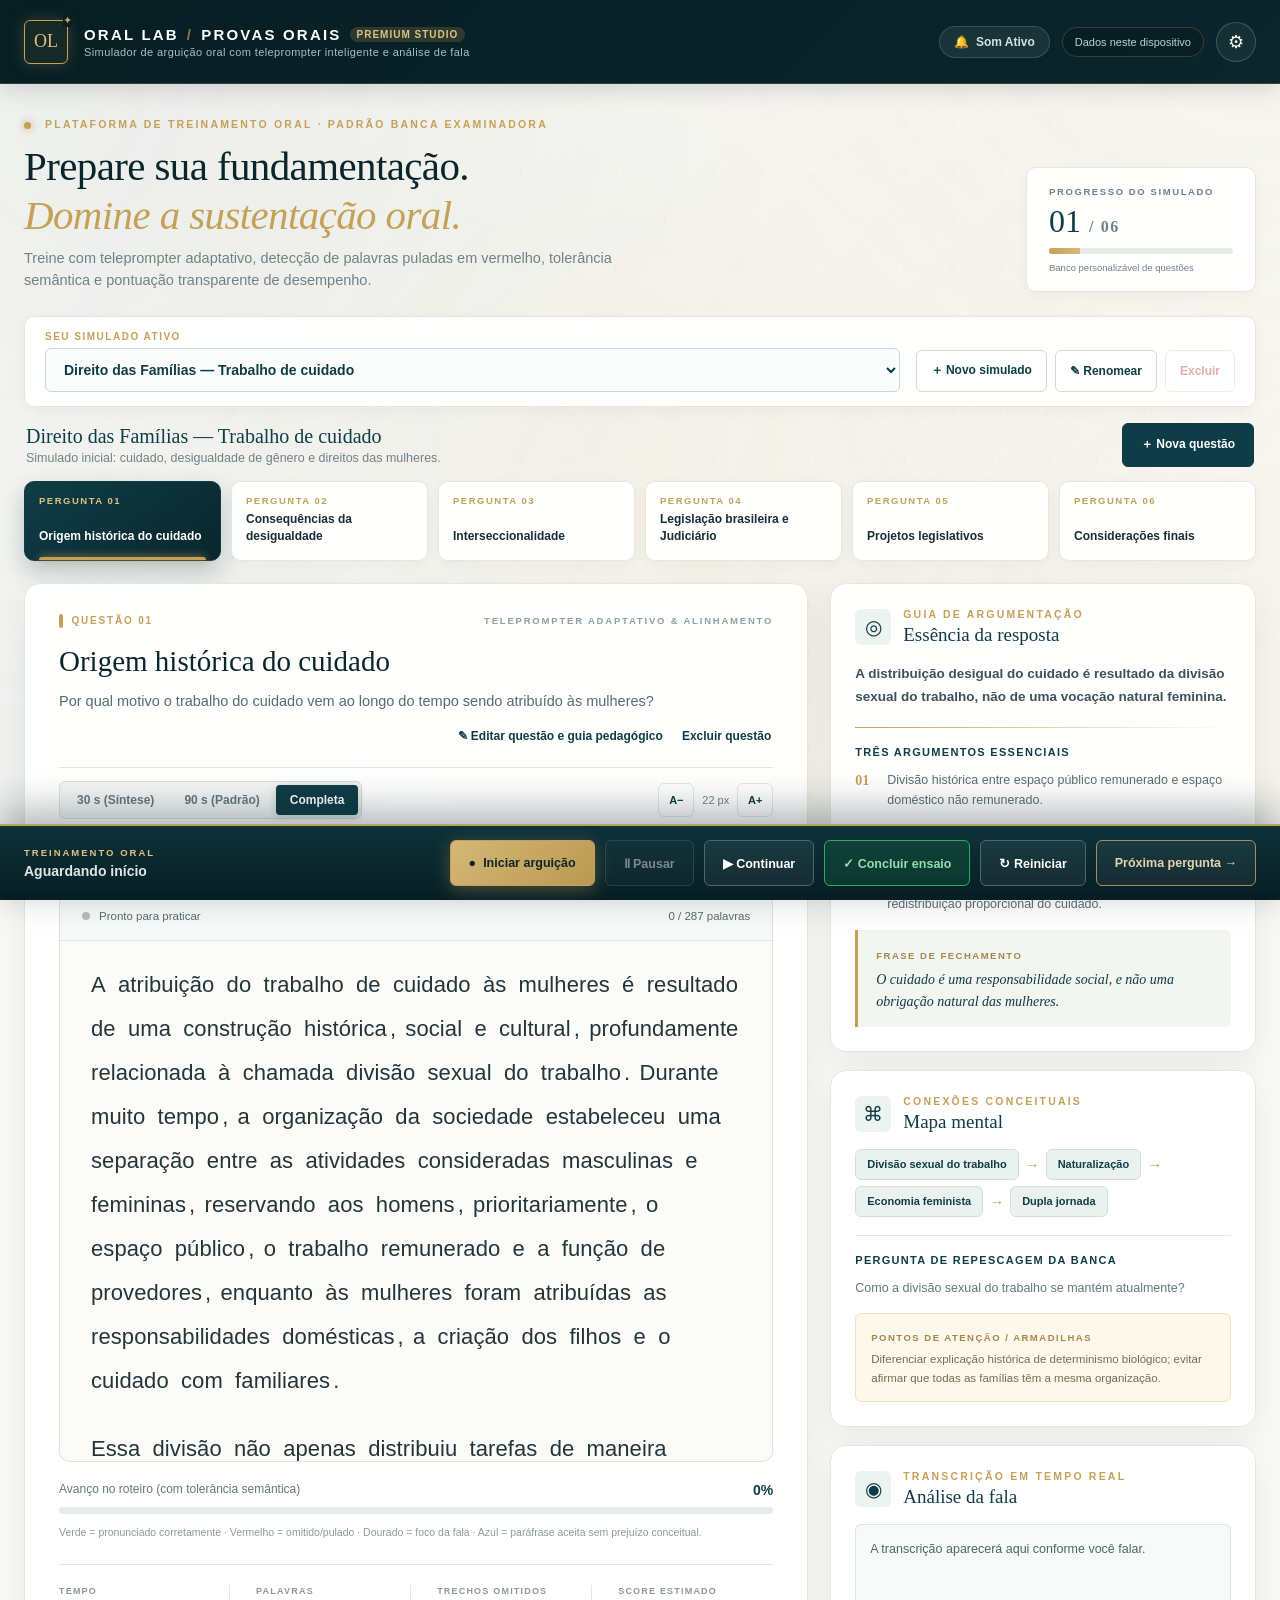
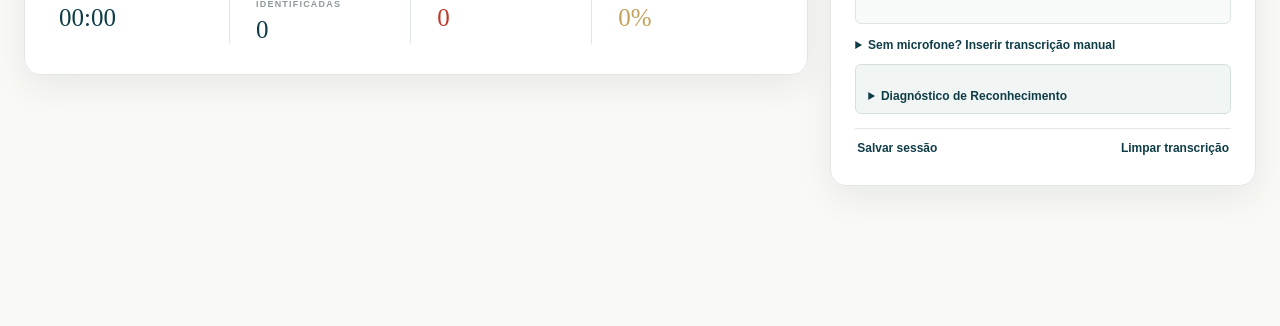
==== commit a25bf38b: "fix: corrigir fluxo SpeechRecognition — estados granulares, backoff exponencial e diagnóstico de con" ====
--- a/index.html
+++ b/index.html
@@ -212,6 +212,16 @@
               <textarea id="manual-transcript" rows="4" placeholder="Cole ou digite a resposta falada para testar o alinhamento e a pontuação semântica."></textarea>
               <button id="analyze-manual" class="small-gold-button">Analisar texto</button>
             </details>
+            <details id="diag-details" class="diag-panel">
+              <summary>Diagnóstico de Reconhecimento</summary>
+              <div class="diag-grid">
+                <div class="diag-item"><span>Estado:</span><strong id="diag-state">Inativo</strong></div>
+                <div class="diag-item"><span>Suporte:</span><strong id="diag-support">Verificando...</strong></div>
+                <div class="diag-item"><span>Último erro:</span><strong id="diag-last-error">Nenhum</strong></div>
+                <div class="diag-item"><span>Resultados recebidos:</span><strong id="diag-results-count">0</strong></div>
+                <div class="diag-item"><span>Reinicializações:</span><strong id="diag-restarts-count">0</strong></div>
+              </div>
+            </details>
             <div class="panel-foot">
               <button id="save-session" class="link-button">Salvar sessão</button>
               <button id="clear-transcript" class="link-button">Limpar transcrição</button>
--- a/styles.css
+++ b/styles.css
@@ -1174,6 +1174,56 @@
   padding-top: 6px;
 }
 
+/* Painel de Diagnóstico do SpeechRecognition */
+.diag-panel {
+  margin-top: 12px;
+  padding: 10px 12px;
+  background: #f1f5f3;
+  border: 1px solid #d4dfdc;
+  border-radius: var(--radius-sm);
+  font-size: 11px;
+  color: #3b5558;
+}
+
+.diag-panel summary {
+  font-weight: 700;
+  cursor: pointer;
+  color: var(--petrol);
+  user-select: none;
+}
+
+.diag-grid {
+  margin-top: 8px;
+  display: grid;
+  grid-template-columns: 1fr;
+  gap: 4px;
+  font-family: monospace;
+  font-size: 10.5px;
+}
+
+.diag-item {
+  display: flex;
+  justify-content: space-between;
+  border-bottom: 1px dashed #d5e0dd;
+  padding: 2px 0;
+}
+
+.diag-item strong {
+  color: var(--petrol);
+}
+
+.mic-dot.requesting, .mic-dot.starting {
+  background: #f39c12;
+  box-shadow: 0 0 0 4px rgba(243, 156, 18, 0.25);
+  animation: pulseMic 1s infinite;
+}
+
+.mic-dot.speaking {
+  background: #00b894;
+  box-shadow: 0 0 0 6px rgba(0, 184, 148, 0.35);
+  animation: pulseMic 0.7s infinite;
+}
+
 /* ========================================================
    MODAL DE RESUMO FINAL & PONTUAÇÃO (SCORE DASHBOARD)
    ======================================================== */
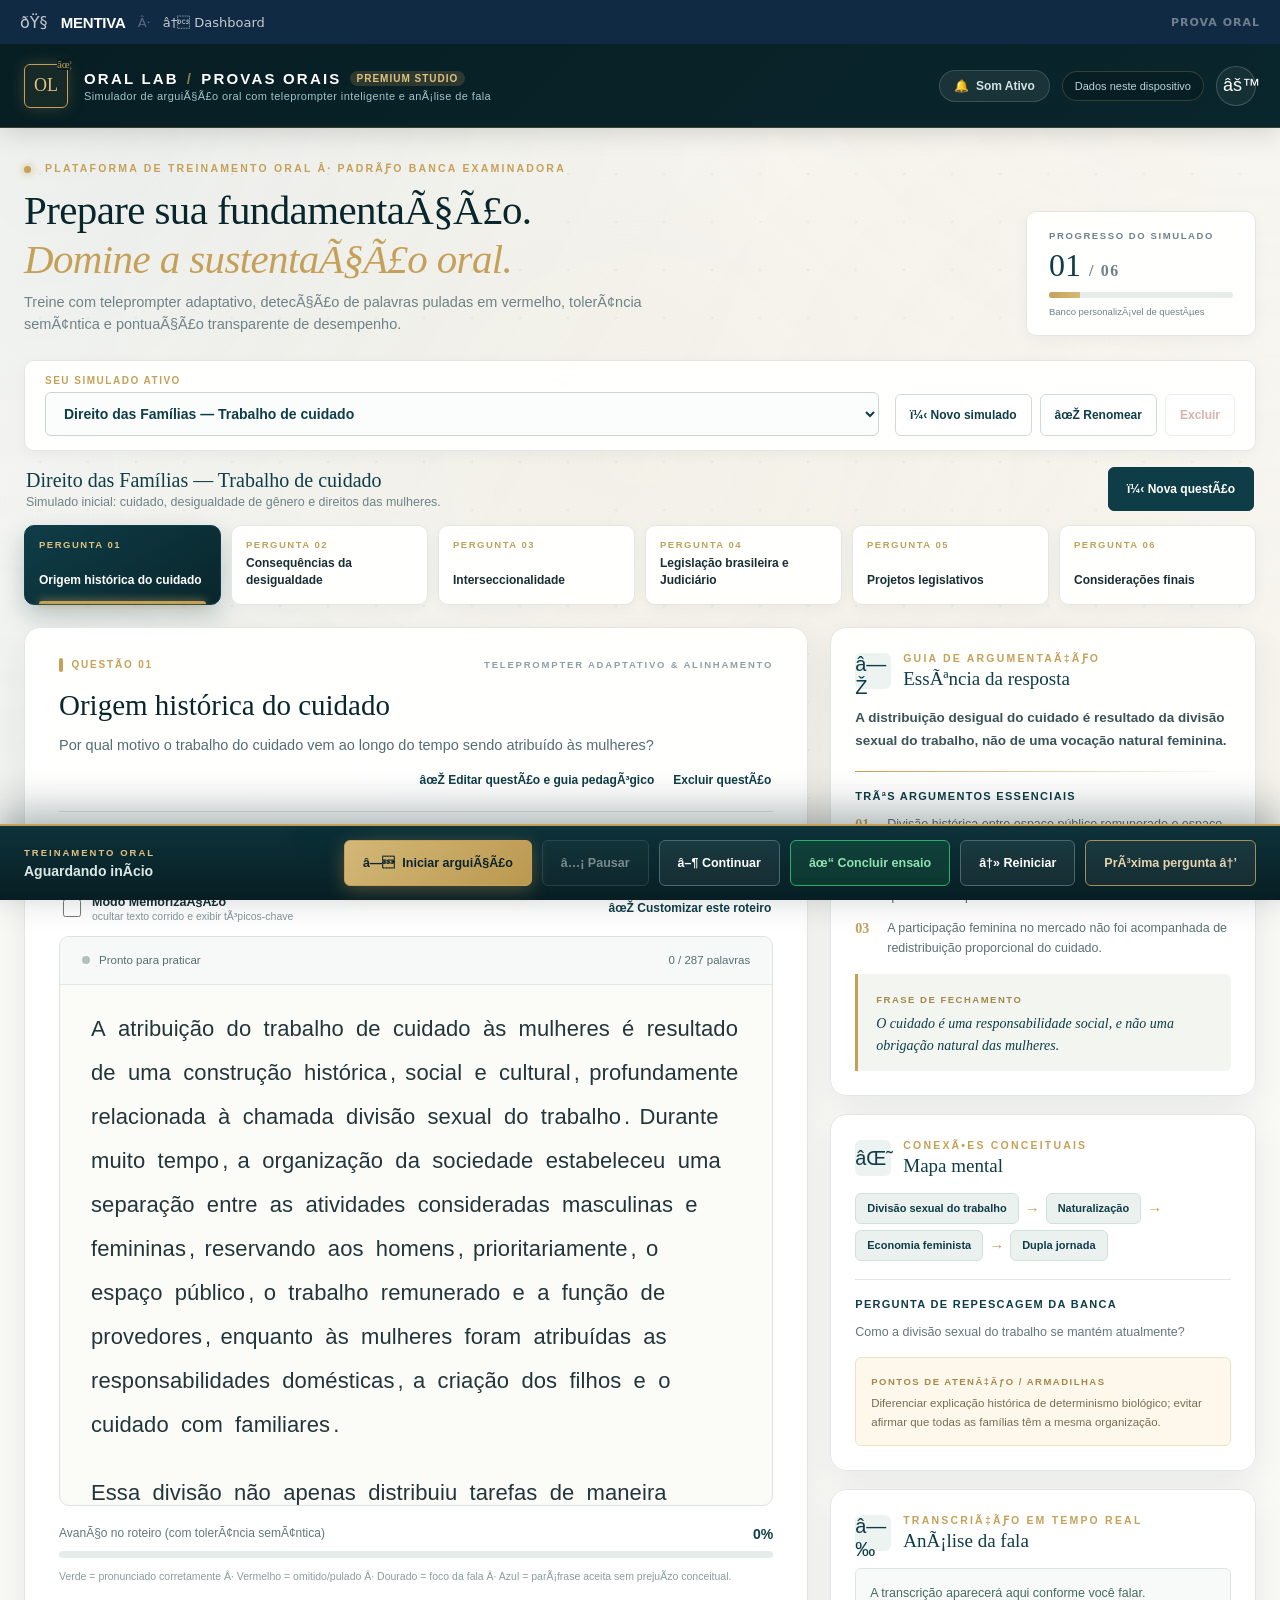
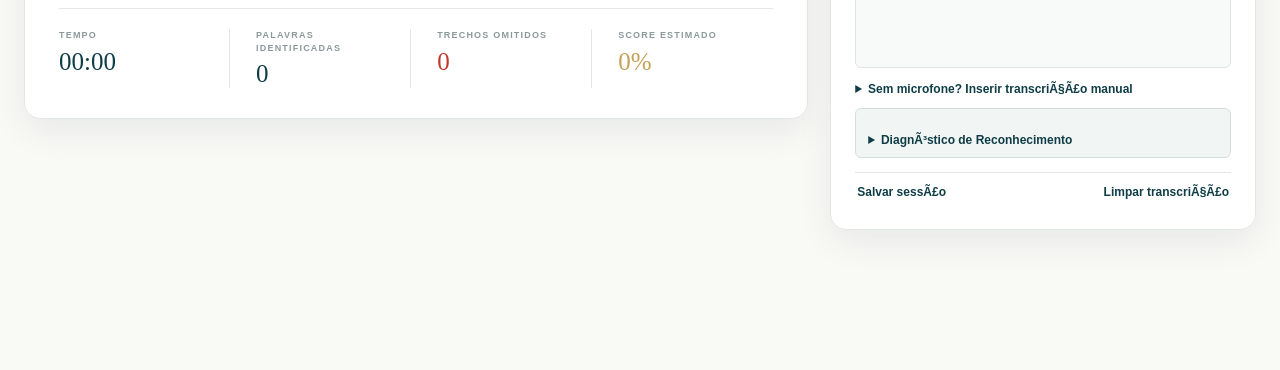
==== commit 973760d4: "feat(mentiva): redesign visual — dashboard MENTIVA com identidade premium light Arquivos criados:   " ====
--- a/index.html
+++ b/index.html
@@ -1,15 +1,25 @@
-<!doctype html>
+﻿<!doctype html>
 <html lang="pt-BR">
 <head>
   <meta charset="UTF-8" />
   <meta name="viewport" content="width=device-width, initial-scale=1, viewport-fit=cover" />
-  <meta name="theme-color" content="#103d46" />
-  <meta name="description" content="Plataforma de alta performance para provas orais e entrevistas: simulados personalizáveis, teleprompter com IA e tolerância semântica, detecção de omissões com feedback sonoro e relatório final." />
+  <meta name="theme-color" content="#102A43" />
+  <meta name="description" content="Plataforma de alta performance para provas orais e entrevistas: simulados personalizÃ¡veis, teleprompter com IA e tolerÃ¢ncia semÃ¢ntica, detecÃ§Ã£o de omissÃµes com feedback sonoro e relatÃ³rio final." />
   <link rel="manifest" href="./manifest.webmanifest" />
   <link rel="stylesheet" href="./styles.css" />
-  <title>ORAL LAB | Estúdio Premium de Provas Orais & Entrevistas</title>
+  <title>ORAL LAB | EstÃºdio Premium de Provas Orais & Entrevistas</title>
 </head>
 <body>
+  <!-- MENTIVA nav-back bar -->
+  <div id="mentiva-nav-bar" style="position:sticky;top:0;z-index:500;background:#102A43;display:flex;align-items:center;gap:12px;padding:0 20px;height:44px;font-family:'Inter',system-ui,sans-serif;">
+    <a href="./dashboard.html" style="display:flex;align-items:center;gap:8px;color:rgba(255,255,255,.75);font-size:13px;font-weight:500;text-decoration:none;transition:color .15s" onmouseover="this.style.color='#fff'" onmouseout="this.style.color='rgba(255,255,255,.75)'">
+      <span style="font-size:16px">ðŸ§ </span>
+      <span style="font-family:'Outfit',sans-serif;font-weight:800;color:#fff;font-size:15px;letter-spacing:-.2px">MENTIVA</span>
+      <span style="color:rgba(255,255,255,.3);margin:0 4px">Â·</span>
+      <span>â† Dashboard</span>
+    </a>
+    <span style="margin-left:auto;font-size:11px;font-weight:600;letter-spacing:1px;text-transform:uppercase;color:rgba(255,255,255,.4)">Prova Oral</span>
+  </div>
   <!-- Fundo Parallax Elegante com Camadas de Profundidade -->
   <div class="parallax-viewport" aria-hidden="true">
     <div class="parallax-layer parallax-layer-1" id="parallax-layer-1"></div>
@@ -20,36 +30,36 @@
   <div id="app-shell">
     <header class="topbar">
       <div class="brand-lockup">
-        <div class="brand-symbol">OL<span>✦</span></div>
+        <div class="brand-symbol">OL<span>âœ¦</span></div>
         <div>
           <div class="brand-name">
             ORAL LAB <span class="brand-divider">/</span> PROVAS ORAIS
             <span class="brand-badge">PREMIUM STUDIO</span>
           </div>
-          <div class="brand-subtitle">Simulador de arguição oral com teleprompter inteligente e análise de fala</div>
+          <div class="brand-subtitle">Simulador de arguiÃ§Ã£o oral com teleprompter inteligente e anÃ¡lise de fala</div>
         </div>
       </div>
       <div class="header-actions">
-        <button id="sound-toggle" class="sound-toggle-btn" aria-label="Alternar som de feedback" title="Ativar/desativar som discreto de erro em omissões">
-          <span id="sound-icon">🔔</span> <span id="sound-text">Som Ativo</span>
+        <button id="sound-toggle" class="sound-toggle-btn" aria-label="Alternar som de feedback" title="Ativar/desativar som discreto de erro em omissÃµes">
+          <span id="sound-icon">ðŸ””</span> <span id="sound-text">Som Ativo</span>
         </button>
         <span id="storage-status" class="storage-tag" aria-live="polite">Dados neste dispositivo</span>
-        <button id="settings-toggle" class="circle-button" aria-label="Abrir configurações de estudo e histórico" title="Ajustes e histórico">⚙</button>
+        <button id="settings-toggle" class="circle-button" aria-label="Abrir configuraÃ§Ãµes de estudo e histÃ³rico" title="Ajustes e histÃ³rico">âš™</button>
       </div>
     </header>
 
     <main class="app-container">
       <div class="page-intro">
         <div>
-          <div class="eyebrow"><span class="gold-dot"></span> PLATAFORMA DE TREINAMENTO ORAL · PADRÃO BANCA EXAMINADORA</div>
-          <h1>Prepare sua fundamentação.<br><em>Domine a sustentação oral.</em></h1>
-          <p>Treine com teleprompter adaptativo, detecção de palavras puladas em vermelho, tolerância semântica e pontuação transparente de desempenho.</p>
+          <div class="eyebrow"><span class="gold-dot"></span> PLATAFORMA DE TREINAMENTO ORAL Â· PADRÃƒO BANCA EXAMINADORA</div>
+          <h1>Prepare sua fundamentaÃ§Ã£o.<br><em>Domine a sustentaÃ§Ã£o oral.</em></h1>
+          <p>Treine com teleprompter adaptativo, detecÃ§Ã£o de palavras puladas em vermelho, tolerÃ¢ncia semÃ¢ntica e pontuaÃ§Ã£o transparente de desempenho.</p>
         </div>
         <div class="session-overview">
           <span>PROGRESSO DO SIMULADO</span>
           <strong id="overall-counter">01 <small>/ 06</small></strong>
           <div class="thin-track"><div id="overall-fill"></div></div>
-          <small>Banco personalizável de questões</small>
+          <small>Banco personalizÃ¡vel de questÃµes</small>
         </div>
       </div>
 
@@ -59,28 +69,28 @@
           <select id="collection-select" aria-label="Selecionar simulado"></select>
         </div>
         <div class="library-actions">
-          <button id="new-collection" class="library-btn">＋ Novo simulado</button>
-          <button id="rename-collection" class="library-btn">✎ Renomear</button>
+          <button id="new-collection" class="library-btn">ï¼‹ Novo simulado</button>
+          <button id="rename-collection" class="library-btn">âœŽ Renomear</button>
           <button id="delete-collection" class="library-btn muted" title="Excluir simulado">Excluir</button>
         </div>
       </section>
 
       <div class="questions-bar">
         <div>
-          <strong id="collection-heading">Direito das Famílias — Trabalho de cuidado</strong>
-          <p id="collection-description">Simulado inicial com seis respostas fundamentadas e editáveis.</p>
-        </div>
-        <button id="new-question" class="gold-button">＋ Nova questão</button>
-      </div>
-
-      <nav class="module-nav" id="module-nav" aria-label="Questões do simulado"></nav>
+          <strong id="collection-heading">Direito das FamÃ­lias â€” Trabalho de cuidado</strong>
+          <p id="collection-description">Simulado inicial com seis respostas fundamentadas e editÃ¡veis.</p>
+        </div>
+        <button id="new-question" class="gold-button">ï¼‹ Nova questÃ£o</button>
+      </div>
+
+      <nav class="module-nav" id="module-nav" aria-label="QuestÃµes do simulado"></nav>
 
       <div class="workspace-grid">
-        <!-- ÁREA CENTRAL: TELEPROMPTER -->
+        <!-- ÃREA CENTRAL: TELEPROMPTER -->
         <section class="tele-card" aria-labelledby="tele-heading">
           <div class="section-kicker">
             <span class="gold-bar"></span>
-            <span id="section-label">QUESTÃO 01</span>
+            <span id="section-label">QUESTÃƒO 01</span>
             <span class="kicker-right">TELEPROMPTER ADAPTATIVO & ALINHAMENTO</span>
           </div>
 
@@ -88,18 +98,18 @@
           <p id="main-question" class="main-question"></p>
           
           <div class="question-edit-actions">
-            <button id="edit-question" class="link-button">✎ Editar questão e guia pedagógico</button>
-            <button id="delete-question" class="link-button warning-link">Excluir questão</button>
+            <button id="edit-question" class="link-button">âœŽ Editar questÃ£o e guia pedagÃ³gico</button>
+            <button id="delete-question" class="link-button warning-link">Excluir questÃ£o</button>
           </div>
 
           <div class="tele-toolbar">
-            <div class="choice-set" id="mode-picker" role="group" aria-label="Versão da resposta">
-              <button data-mode="short">30 s (Síntese)</button>
-              <button data-mode="medium">90 s (Padrão)</button>
+            <div class="choice-set" id="mode-picker" role="group" aria-label="VersÃ£o da resposta">
+              <button data-mode="short">30 s (SÃ­ntese)</button>
+              <button data-mode="medium">90 s (PadrÃ£o)</button>
               <button data-mode="full">Completa</button>
             </div>
             <div class="font-control">
-              <button id="font-down" aria-label="Diminuir tamanho da letra">A−</button>
+              <button id="font-down" aria-label="Diminuir tamanho da letra">Aâˆ’</button>
               <span id="font-size-label">22 px</span>
               <button id="font-up" aria-label="Aumentar tamanho da letra">A+</button>
             </div>
@@ -108,9 +118,9 @@
           <div class="reading-switch">
             <label class="toggle-label">
               <input id="memory-toggle" type="checkbox" />
-              <span>Modo Memorização <small>ocultar texto corrido e exibir tópicos-chave</small></span>
+              <span>Modo MemorizaÃ§Ã£o <small>ocultar texto corrido e exibir tÃ³picos-chave</small></span>
             </label>
-            <button id="edit-button" class="link-button">✎ Customizar este roteiro</button>
+            <button id="edit-button" class="link-button">âœŽ Customizar este roteiro</button>
           </div>
 
           <!-- Janela do Teleprompter com Scroll e Estados de Palavras -->
@@ -128,16 +138,16 @@
 
           <div class="tele-footer">
             <div class="progress-caption">
-              <span>Avanço no roteiro (com tolerância semântica)</span>
+              <span>AvanÃ§o no roteiro (com tolerÃ¢ncia semÃ¢ntica)</span>
               <strong id="progress-label">0%</strong>
             </div>
             <div class="progress-track"><div id="progress-fill"></div></div>
             <p class="micro-note">
-              Verde = pronunciado corretamente · Vermelho = omitido/pulado · Dourado = foco da fala · Azul = paráfrase aceita sem prejuízo conceitual.
+              Verde = pronunciado corretamente Â· Vermelho = omitido/pulado Â· Dourado = foco da fala Â· Azul = parÃ¡frase aceita sem prejuÃ­zo conceitual.
             </p>
           </div>
 
-          <!-- Métricas de Treino em Tempo Real -->
+          <!-- MÃ©tricas de Treino em Tempo Real -->
           <div class="metrics-grid">
             <div>
               <span>TEMPO</span>
@@ -158,19 +168,19 @@
           </div>
         </section>
 
-        <!-- COLUNA LATERAL DE APOIO PEDAGÓGICO E TRANSCRIÇÃO -->
+        <!-- COLUNA LATERAL DE APOIO PEDAGÃ“GICO E TRANSCRIÃ‡ÃƒO -->
         <aside class="insight-column">
           <section class="insight-card">
             <div class="aside-heading">
-              <span class="aside-icon">◎</span>
+              <span class="aside-icon">â—Ž</span>
               <div>
-                <div class="micro-overline">GUIA DE ARGUMENTAÇÃO</div>
-                <h3>Essência da resposta</h3>
+                <div class="micro-overline">GUIA DE ARGUMENTAÃ‡ÃƒO</div>
+                <h3>EssÃªncia da resposta</h3>
               </div>
             </div>
             <p id="idea-text" class="idea-text"></p>
             <div class="gold-rule"></div>
-            <h4>Três argumentos essenciais</h4>
+            <h4>TrÃªs argumentos essenciais</h4>
             <ol id="argument-list" class="argument-list"></ol>
             <div class="closing-box">
               <span>FRASE DE FECHAMENTO</span>
@@ -180,9 +190,9 @@
 
           <section class="insight-card">
             <div class="aside-heading">
-              <span class="aside-icon">⌘</span>
+              <span class="aside-icon">âŒ˜</span>
               <div>
-                <div class="micro-overline">CONEXÕES CONCEITUAIS</div>
+                <div class="micro-overline">CONEXÃ•ES CONCEITUAIS</div>
                 <h3>Mapa mental</h3>
               </div>
             </div>
@@ -191,40 +201,40 @@
             <h4>Pergunta de repescagem da banca</h4>
             <p id="follow-up" class="small-aside"></p>
             <div class="legal-alert">
-              <strong>PONTOS DE ATENÇÃO / ARMADILHAS</strong>
+              <strong>PONTOS DE ATENÃ‡ÃƒO / ARMADILHAS</strong>
               <p id="legal-alert"></p>
             </div>
           </section>
 
           <section class="insight-card transcript-panel">
             <div class="aside-heading">
-              <span class="aside-icon">◉</span>
+              <span class="aside-icon">â—‰</span>
               <div>
-                <div class="micro-overline">TRANSCRIÇÃO EM TEMPO REAL</div>
-                <h3>Análise da fala</h3>
+                <div class="micro-overline">TRANSCRIÃ‡ÃƒO EM TEMPO REAL</div>
+                <h3>AnÃ¡lise da fala</h3>
               </div>
             </div>
             <div id="transcript" class="transcript-output" aria-live="polite">
-              A transcrição do áudio aparecerá aqui conforme você responder à banca...
+              A transcriÃ§Ã£o do Ã¡udio aparecerÃ¡ aqui conforme vocÃª responder Ã  banca...
             </div>
             <details id="manual-details">
-              <summary>Sem microfone? Inserir transcrição manual</summary>
-              <textarea id="manual-transcript" rows="4" placeholder="Cole ou digite a resposta falada para testar o alinhamento e a pontuação semântica."></textarea>
+              <summary>Sem microfone? Inserir transcriÃ§Ã£o manual</summary>
+              <textarea id="manual-transcript" rows="4" placeholder="Cole ou digite a resposta falada para testar o alinhamento e a pontuaÃ§Ã£o semÃ¢ntica."></textarea>
               <button id="analyze-manual" class="small-gold-button">Analisar texto</button>
             </details>
             <details id="diag-details" class="diag-panel">
-              <summary>Diagnóstico de Reconhecimento</summary>
+              <summary>DiagnÃ³stico de Reconhecimento</summary>
               <div class="diag-grid">
                 <div class="diag-item"><span>Estado:</span><strong id="diag-state">Inativo</strong></div>
                 <div class="diag-item"><span>Suporte:</span><strong id="diag-support">Verificando...</strong></div>
-                <div class="diag-item"><span>Último erro:</span><strong id="diag-last-error">Nenhum</strong></div>
+                <div class="diag-item"><span>Ãšltimo erro:</span><strong id="diag-last-error">Nenhum</strong></div>
                 <div class="diag-item"><span>Resultados recebidos:</span><strong id="diag-results-count">0</strong></div>
-                <div class="diag-item"><span>Reinicializações:</span><strong id="diag-restarts-count">0</strong></div>
+                <div class="diag-item"><span>ReinicializaÃ§Ãµes:</span><strong id="diag-restarts-count">0</strong></div>
               </div>
             </details>
             <div class="panel-foot">
-              <button id="save-session" class="link-button">Salvar sessão</button>
-              <button id="clear-transcript" class="link-button">Limpar transcrição</button>
+              <button id="save-session" class="link-button">Salvar sessÃ£o</button>
+              <button id="clear-transcript" class="link-button">Limpar transcriÃ§Ã£o</button>
             </div>
           </section>
         </aside>
@@ -236,40 +246,40 @@
       <div class="dock-inner">
         <div class="dock-label">
           <span>TREINAMENTO ORAL</span>
-          <strong id="dock-status">Aguardando início</strong>
+          <strong id="dock-status">Aguardando inÃ­cio</strong>
         </div>
         <div class="dock-controls">
-          <button id="start-button" class="primary-action"><span>●</span> Iniciar arguição</button>
-          <button id="pause-button" class="dock-action" disabled>Ⅱ Pausar</button>
-          <button id="resume-button" class="dock-action" hidden>▶ Continuar</button>
-          <button id="finish-button" class="dock-action finish-action" title="Concluir treino e gerar relatório de pontuação">✓ Concluir ensaio</button>
-          <button id="restart-button" class="dock-action">↻ Reiniciar</button>
-          <button id="next-button" class="dock-action next-action">Próxima pergunta →</button>
-        </div>
-      </div>
-    </div>
-  </div>
-
-  <!-- MODAL DE RELATÓRIO FINAL & PONTUAÇÃO (SCORE DASHBOARD) -->
+          <button id="start-button" class="primary-action"><span>â—</span> Iniciar arguiÃ§Ã£o</button>
+          <button id="pause-button" class="dock-action" disabled>â…¡ Pausar</button>
+          <button id="resume-button" class="dock-action" hidden>â–¶ Continuar</button>
+          <button id="finish-button" class="dock-action finish-action" title="Concluir treino e gerar relatÃ³rio de pontuaÃ§Ã£o">âœ“ Concluir ensaio</button>
+          <button id="restart-button" class="dock-action">â†» Reiniciar</button>
+          <button id="next-button" class="dock-action next-action">PrÃ³xima pergunta â†’</button>
+        </div>
+      </div>
+    </div>
+  </div>
+
+  <!-- MODAL DE RELATÃ“RIO FINAL & PONTUAÃ‡ÃƒO (SCORE DASHBOARD) -->
   <div class="modal-backdrop" id="score-modal" hidden>
     <div class="modal-sheet score-modal-sheet" role="dialog" aria-modal="true" aria-labelledby="score-modal-title">
       <div class="modal-heading">
         <div>
-          <span class="micro-overline">RELATÓRIO DE DESEMPENHO</span>
+          <span class="micro-overline">RELATÃ“RIO DE DESEMPENHO</span>
           <h2 id="score-modal-title">Resultado do Ensaio Oral</h2>
-          <p id="score-modal-subtitle">Avaliação quantitativa e qualitativa da sua resposta.</p>
-        </div>
-        <button id="score-close" class="circle-button" aria-label="Fechar relatório">×</button>
+          <p id="score-modal-subtitle">AvaliaÃ§Ã£o quantitativa e qualitativa da sua resposta.</p>
+        </div>
+        <button id="score-close" class="circle-button" aria-label="Fechar relatÃ³rio">Ã—</button>
       </div>
 
       <div class="score-hero">
         <div class="score-badge">
           <div class="score-circle"><span id="final-score-val">0</span><small>%</small></div>
-          <div class="score-tag">PONTUAÇÃO GERAL</div>
+          <div class="score-tag">PONTUAÃ‡ÃƒO GERAL</div>
         </div>
         <div class="score-hero-details">
           <h3 id="score-rating-title">Desempenho Muito Bom</h3>
-          <p id="score-rating-desc">Sua resposta cobriu a maior parte dos fundamentos esperados com boa precisão conceitual.</p>
+          <p id="score-rating-desc">Sua resposta cobriu a maior parte dos fundamentos esperados com boa precisÃ£o conceitual.</p>
         </div>
       </div>
 
@@ -279,7 +289,7 @@
           <strong id="modal-coverage-val">0%</strong>
         </div>
         <div class="score-breakdown-item">
-          <span>ADERÊNCIA SEMÂNTICA</span>
+          <span>ADERÃŠNCIA SEMÃ‚NTICA</span>
           <strong id="modal-semantic-val">0%</strong>
         </div>
         <div class="score-breakdown-item">
@@ -287,13 +297,13 @@
           <strong id="modal-skipped-val" style="color:var(--red);">0</strong>
         </div>
         <div class="score-breakdown-item">
-          <span>EQUIVALÊNCIAS SEMÂNTICAS ACEITAS</span>
+          <span>EQUIVALÃŠNCIAS SEMÃ‚NTICAS ACEITAS</span>
           <strong id="modal-paraphrases-val" style="color:#1a56db;">0 trechos</strong>
         </div>
       </div>
 
       <div class="score-formula-box">
-        <strong>Fórmula de Pontuação:</strong> Score = (40% Cobertura) + (35% Aderência Semântica) + (15% Retenção sem Omissões) + (Bônus de Paráfrases Aceitas até 10%). Não penaliza hesitações momentâneas nem paráfrases válidas.
+        <strong>FÃ³rmula de PontuaÃ§Ã£o:</strong> Score = (40% Cobertura) + (35% AderÃªncia SemÃ¢ntica) + (15% RetenÃ§Ã£o sem OmissÃµes) + (BÃ´nus de ParÃ¡frases Aceitas atÃ© 10%). NÃ£o penaliza hesitaÃ§Ãµes momentÃ¢neas nem parÃ¡frases vÃ¡lidas.
       </div>
 
       <div class="score-omissions-box" id="omissions-container" hidden>
@@ -302,9 +312,9 @@
       </div>
 
       <div class="modal-actions">
-        <button id="repeat-session-btn" class="secondary-button">↻ Repetir este ensaio</button>
+        <button id="repeat-session-btn" class="secondary-button">â†» Repetir este ensaio</button>
         <span class="flex-space"></span>
-        <button id="save-modal-session-btn" class="gold-button">💾 Salvar sessão no histórico</button>
+        <button id="save-modal-session-btn" class="gold-button">ðŸ’¾ Salvar sessÃ£o no histÃ³rico</button>
       </div>
     </div>
   </div>
@@ -314,19 +324,19 @@
     <div class="modal-sheet" role="dialog" aria-modal="true" aria-labelledby="editor-title">
       <div class="modal-heading">
         <div>
-          <span class="micro-overline">PERSONALIZAÇÃO DO ROTEIRO</span>
+          <span class="micro-overline">PERSONALIZAÃ‡ÃƒO DO ROTEIRO</span>
           <h2 id="editor-title">Editar resposta</h2>
           <p id="editor-subtitle"></p>
         </div>
-        <button id="editor-close" class="circle-button" aria-label="Fechar editor">×</button>
-      </div>
-      <textarea id="editor-text" rows="14" spellcheck="true" aria-label="Texto editável da resposta"></textarea>
-      <p class="edit-helper">As versões de 30 s, 90 s e completa são independentes. Salvar substitui apenas a versão atual.</p>
+        <button id="editor-close" class="circle-button" aria-label="Fechar editor">Ã—</button>
+      </div>
+      <textarea id="editor-text" rows="14" spellcheck="true" aria-label="Texto editÃ¡vel da resposta"></textarea>
+      <p class="edit-helper">As versÃµes de 30 s, 90 s e completa sÃ£o independentes. Salvar substitui apenas a versÃ£o atual.</p>
       <div class="modal-actions">
         <button id="restore-version" class="secondary-button">Restaurar original</button>
         <span class="flex-space"></span>
         <button id="editor-cancel" class="secondary-button">Cancelar</button>
-        <button id="editor-save" class="gold-button">Salvar alterações</button>
+        <button id="editor-save" class="gold-button">Salvar alteraÃ§Ãµes</button>
       </div>
     </div>
   </div>
@@ -336,15 +346,15 @@
       <div class="modal-heading">
         <div>
           <span class="micro-overline">CONTROLE DOS SEUS DADOS</span>
-          <h2 id="settings-title">Configurações & arquivos</h2>
-        </div>
-        <button id="settings-close" class="circle-button" aria-label="Fechar configurações">×</button>
+          <h2 id="settings-title">ConfiguraÃ§Ãµes & arquivos</h2>
+        </div>
+        <button id="settings-close" class="circle-button" aria-label="Fechar configuraÃ§Ãµes">Ã—</button>
       </div>
       <div class="settings-body">
-        <h3>Privacidade & Segurança</h3>
-        <p>O roteiro e as sessões são salvos apenas no armazenamento deste navegador (LocalStorage). O aplicativo não grava nem armazena áudio em servidores externos.</p>
+        <h3>Privacidade & SeguranÃ§a</h3>
+        <p>O roteiro e as sessÃµes sÃ£o salvos apenas no armazenamento deste navegador (LocalStorage). O aplicativo nÃ£o grava nem armazena Ã¡udio em servidores externos.</p>
         
-        <h3>Backup e recuperação</h3>
+        <h3>Backup e recuperaÃ§Ã£o</h3>
         <div class="settings-buttons">
           <button id="export-json" class="secondary-button">Exportar JSON</button>
           <button id="import-json" class="secondary-button">Importar JSON</button>
@@ -352,17 +362,17 @@
           <button id="export-pdf" class="gold-button">Exportar guia em PDF</button>
         </div>
 
-        <h3>Histórico local de sessões</h3>
-        <div id="history-list" class="history-list">Nenhuma sessão salva.</div>
+        <h3>HistÃ³rico local de sessÃµes</h3>
+        <div id="history-list" class="history-list">Nenhuma sessÃ£o salva.</div>
 
         <div class="danger-row">
           <button id="erase-data" class="danger-button">Apagar dados locais</button>
-          <span>Apaga respostas editadas e histórico salvo neste navegador.</span>
+          <span>Apaga respostas editadas e histÃ³rico salvo neste navegador.</span>
         </div>
 
         <h3>Fontes do simulado inicial</h3>
         <div id="source-list" class="source-list"></div>
-        <p class="micro-note">As referências abaixo se aplicam apenas ao simulado inicial de Direito das Famílias. Confira sempre a atualização normativa.</p>
+        <p class="micro-note">As referÃªncias abaixo se aplicam apenas ao simulado inicial de Direito das FamÃ­lias. Confira sempre a atualizaÃ§Ã£o normativa.</p>
       </div>
     </div>
   </div>
@@ -374,15 +384,15 @@
           <span class="micro-overline">BIBLIOTECA DE ESTUDOS</span>
           <h2 id="collection-modal-title">Criar simulado</h2>
         </div>
-        <button id="collection-close" class="circle-button" aria-label="Fechar">×</button>
+        <button id="collection-close" class="circle-button" aria-label="Fechar">Ã—</button>
       </div>
       <label class="field-label">
         Nome do simulado
-        <input id="collection-name" type="text" maxlength="120" placeholder="Ex.: Direito Constitucional — prova oral" />
+        <input id="collection-name" type="text" maxlength="120" placeholder="Ex.: Direito Constitucional â€” prova oral" />
       </label>
       <label class="field-label">
-        Descrição ou objetivo
-        <input id="collection-desc" type="text" maxlength="300" placeholder="Ex.: Questões de concursos públicos" />
+        DescriÃ§Ã£o ou objetivo
+        <input id="collection-desc" type="text" maxlength="300" placeholder="Ex.: QuestÃµes de concursos pÃºblicos" />
       </label>
       <div class="modal-actions">
         <button id="collection-cancel" class="secondary-button">Cancelar</button>
@@ -395,40 +405,40 @@
     <div class="modal-sheet question-sheet" role="dialog" aria-modal="true" aria-labelledby="question-modal-title">
       <div class="modal-heading">
         <div>
-          <span class="micro-overline">EDITOR DE QUESTÕES</span>
-          <h2 id="question-modal-title">Nova questão</h2>
-          <p>Cadastre o enunciado e os roteiros. Todas as respostas poderão ser revisadas depois.</p>
-        </div>
-        <button id="question-close" class="circle-button" aria-label="Fechar">×</button>
+          <span class="micro-overline">EDITOR DE QUESTÃ•ES</span>
+          <h2 id="question-modal-title">Nova questÃ£o</h2>
+          <p>Cadastre o enunciado e os roteiros. Todas as respostas poderÃ£o ser revisadas depois.</p>
+        </div>
+        <button id="question-close" class="circle-button" aria-label="Fechar">Ã—</button>
       </div>
       <div class="question-fields">
-        <label class="field-label">Título curto<input id="q-title" maxlength="120" placeholder="Ex.: Controle de constitucionalidade" /></label>
-        <label class="field-label">Enunciado da questão<textarea id="q-question" rows="3" placeholder="Qual seria a pergunta da banca?"></textarea></label>
+        <label class="field-label">TÃ­tulo curto<input id="q-title" maxlength="120" placeholder="Ex.: Controle de constitucionalidade" /></label>
+        <label class="field-label">Enunciado da questÃ£o<textarea id="q-question" rows="3" placeholder="Qual seria a pergunta da banca?"></textarea></label>
         <label class="field-label">Resposta de 30 segundos<textarea id="q-short" rows="3"></textarea></label>
         <label class="field-label">Resposta de 90 segundos<textarea id="q-medium" rows="5"></textarea></label>
         <label class="field-label">Resposta completa<textarea id="q-full" rows="7"></textarea></label>
         <label class="field-label">Ideia central<input id="q-idea" /></label>
-        <label class="field-label">Três argumentos essenciais (um por linha)<textarea id="q-arguments" rows="3"></textarea></label>
-        <label class="field-label">Palavras-chave do mapa mental (separadas por vírgula)<input id="q-keywords" /></label>
+        <label class="field-label">TrÃªs argumentos essenciais (um por linha)<textarea id="q-arguments" rows="3"></textarea></label>
+        <label class="field-label">Palavras-chave do mapa mental (separadas por vÃ­rgula)<input id="q-keywords" /></label>
         <label class="field-label">Frase de fechamento<input id="q-closing" /></label>
         <label class="field-label">Pergunta de repescagem<input id="q-followup" /></label>
-        <label class="field-label">Pontos de atenção<input id="q-alert" /></label>
+        <label class="field-label">Pontos de atenÃ§Ã£o<input id="q-alert" /></label>
       </div>
       <div class="modal-actions">
         <button id="question-cancel" class="secondary-button">Cancelar</button>
-        <button id="question-save" class="gold-button">Salvar questão</button>
+        <button id="question-save" class="gold-button">Salvar questÃ£o</button>
       </div>
     </div>
   </div>
 
   <div class="modal-backdrop" id="privacy-modal" hidden>
     <div class="modal-sheet permission-sheet" role="dialog" aria-modal="true" aria-labelledby="permission-title">
-      <span class="permission-symbol">◉</span>
-      <h2 id="permission-title">Permissão de microfone</h2>
-      <p>Ao iniciar o treinamento, o navegador solicitará acesso ao microfone. O processamento de voz ocorre localmente ou através da Web Speech API nativa do navegador. Nenhum áudio é gravado pelo aplicativo.</p>
+      <span class="permission-symbol">â—‰</span>
+      <h2 id="permission-title">PermissÃ£o de microfone</h2>
+      <p>Ao iniciar o treinamento, o navegador solicitarÃ¡ acesso ao microfone. O processamento de voz ocorre localmente ou atravÃ©s da Web Speech API nativa do navegador. Nenhum Ã¡udio Ã© gravado pelo aplicativo.</p>
       <label class="consent-checkbox">
         <input type="checkbox" id="voice-consent"/>
-        <span>Compreendo essa condição e desejo ativar o reconhecimento de fala.</span>
+        <span>Compreendo essa condiÃ§Ã£o e desejo ativar o reconhecimento de fala.</span>
       </label>
       <div class="modal-actions">
         <button id="privacy-cancel" class="secondary-button">Cancelar</button>
@@ -438,8 +448,9 @@
   </div>
 
   <div id="toast" role="status" aria-live="polite" hidden></div>
-  <section id="print-root" aria-label="Guia de prova oral para impressão"></section>
+  <section id="print-root" aria-label="Guia de prova oral para impressÃ£o"></section>
 
   <script type="module" src="./app.js"></script>
 </body>
 </html>
+
